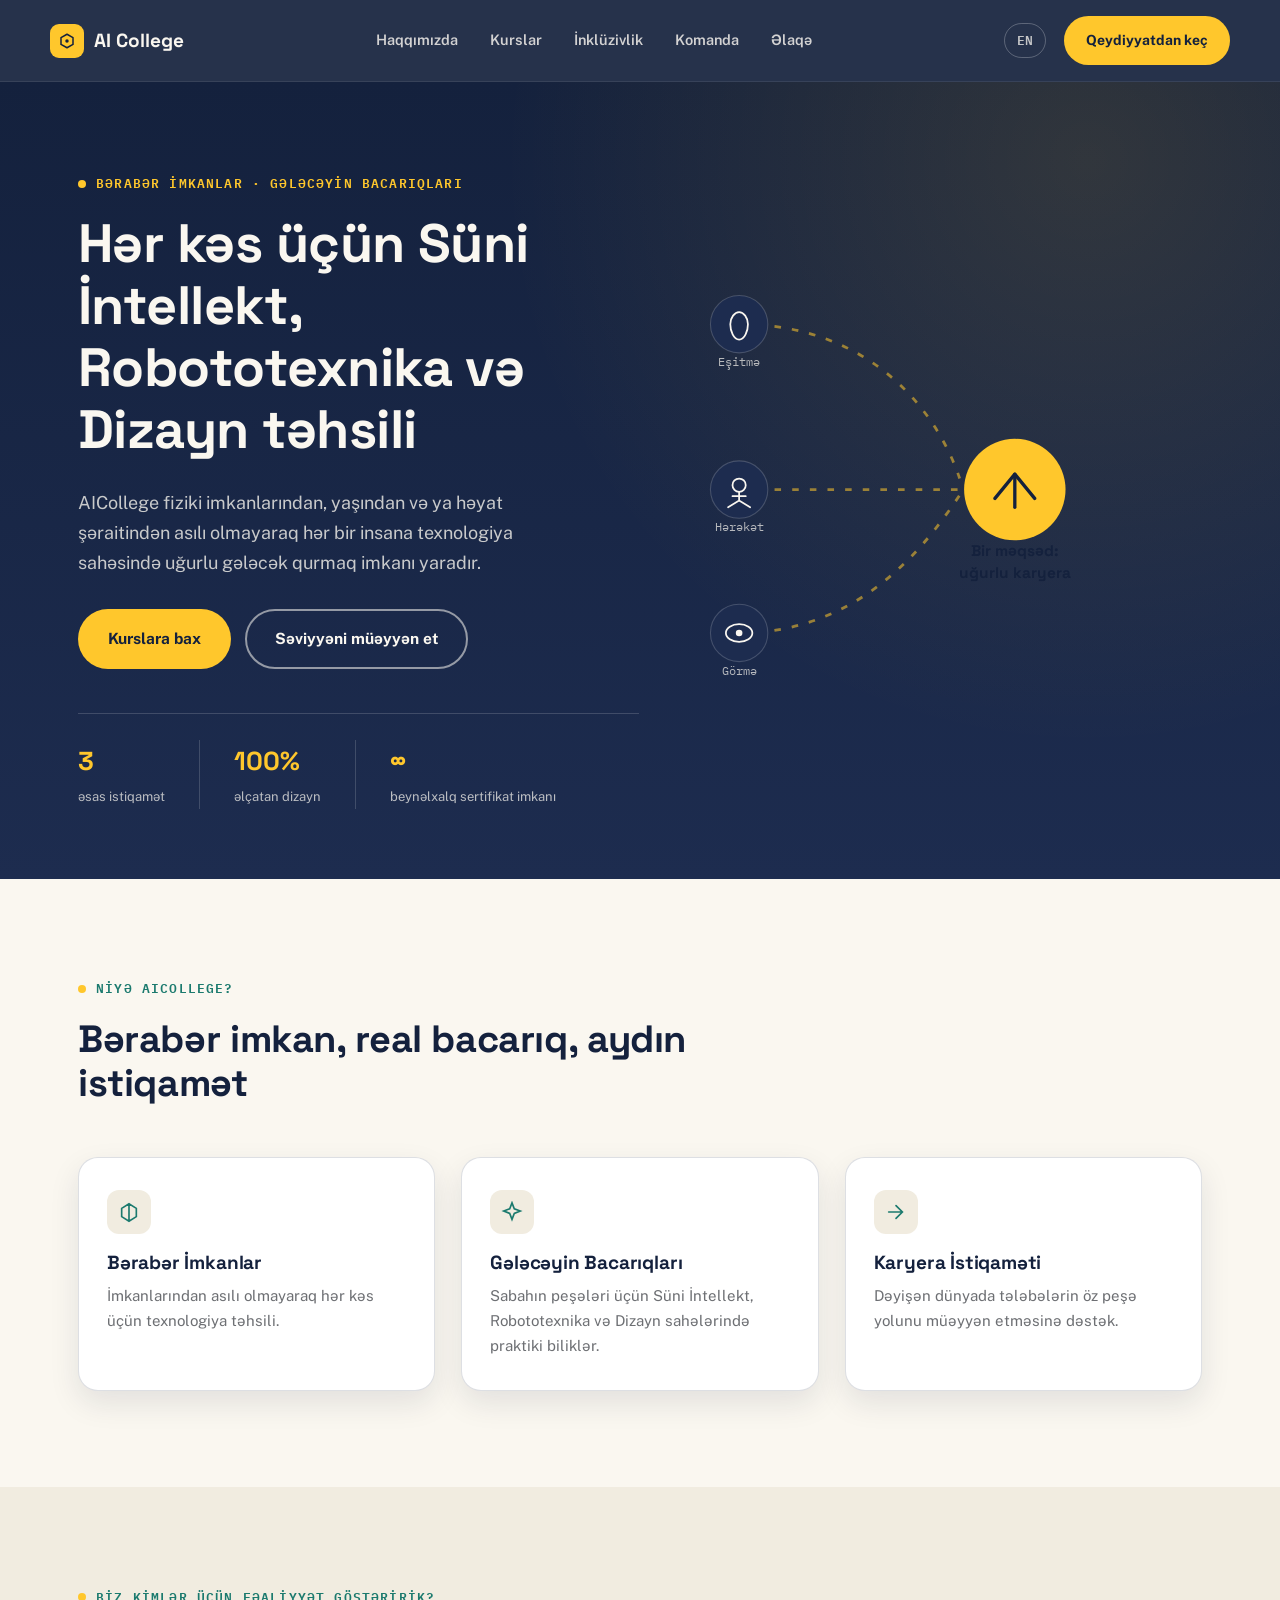
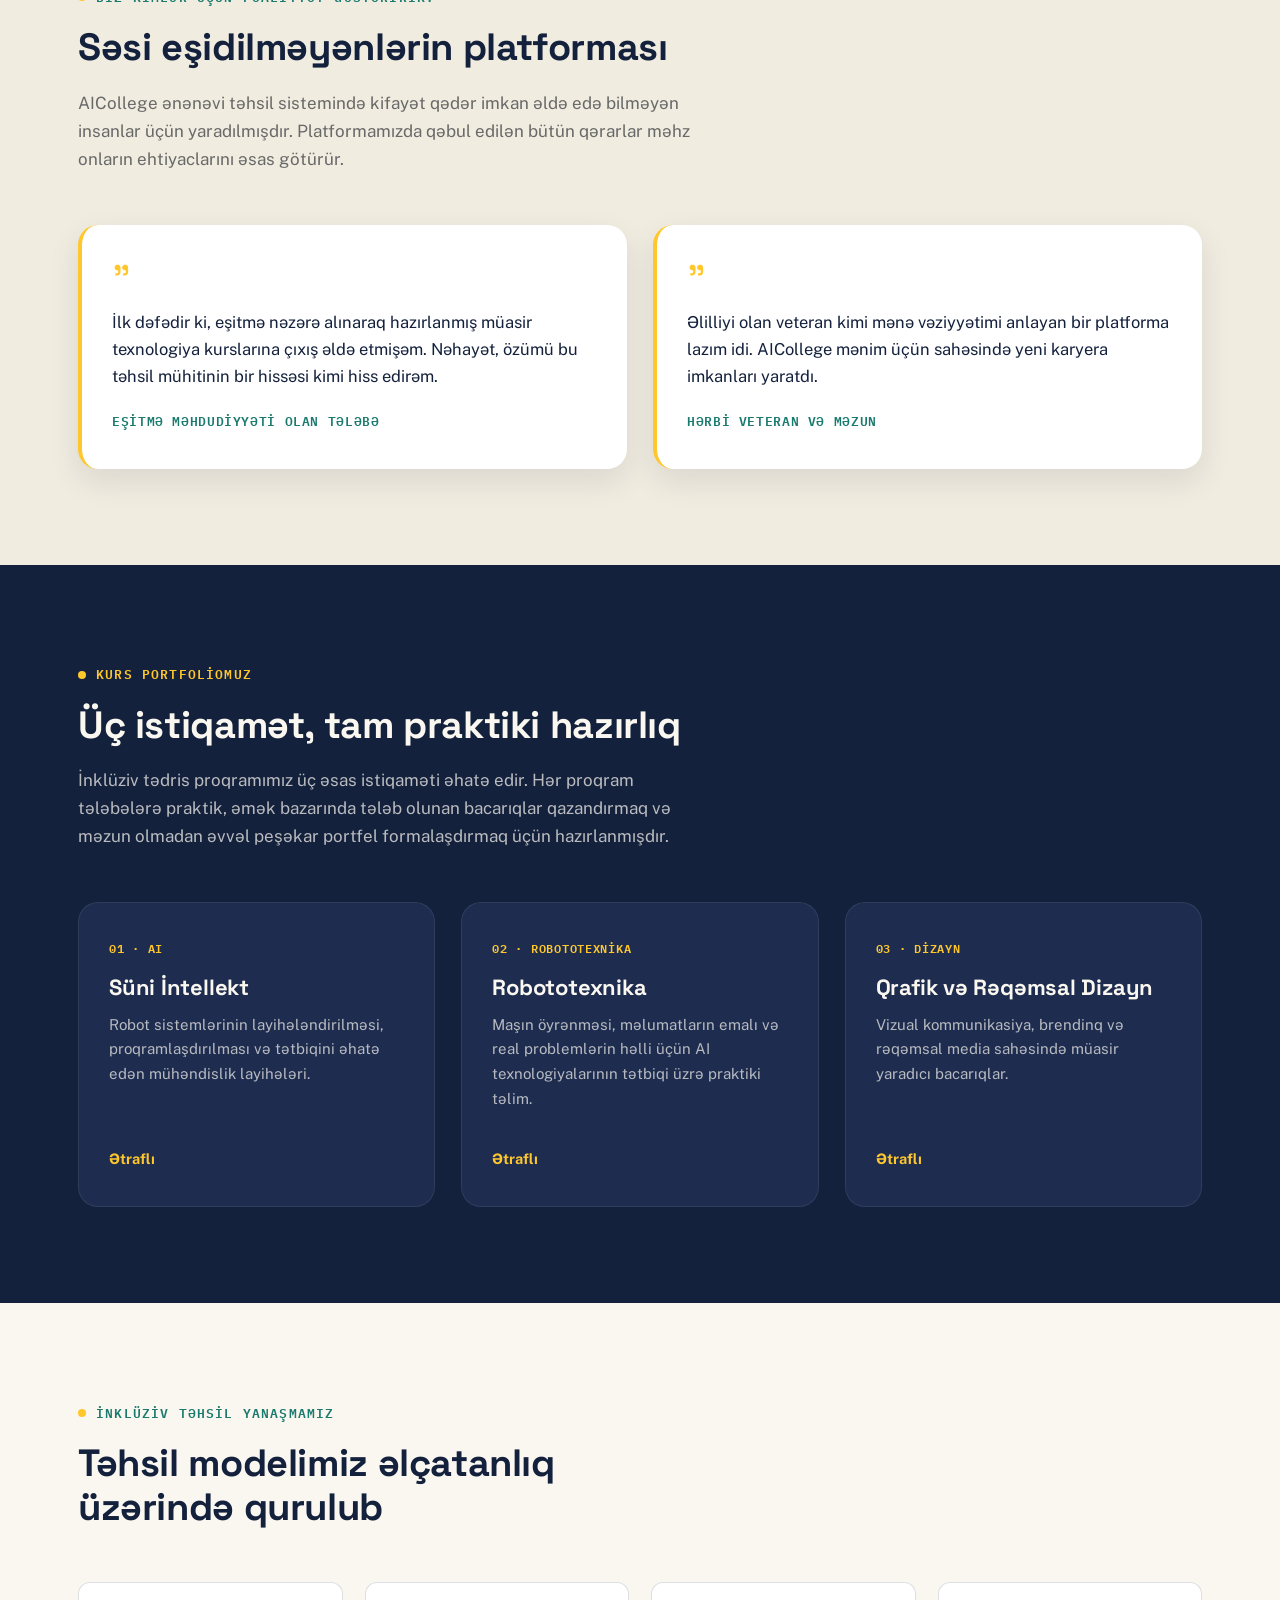
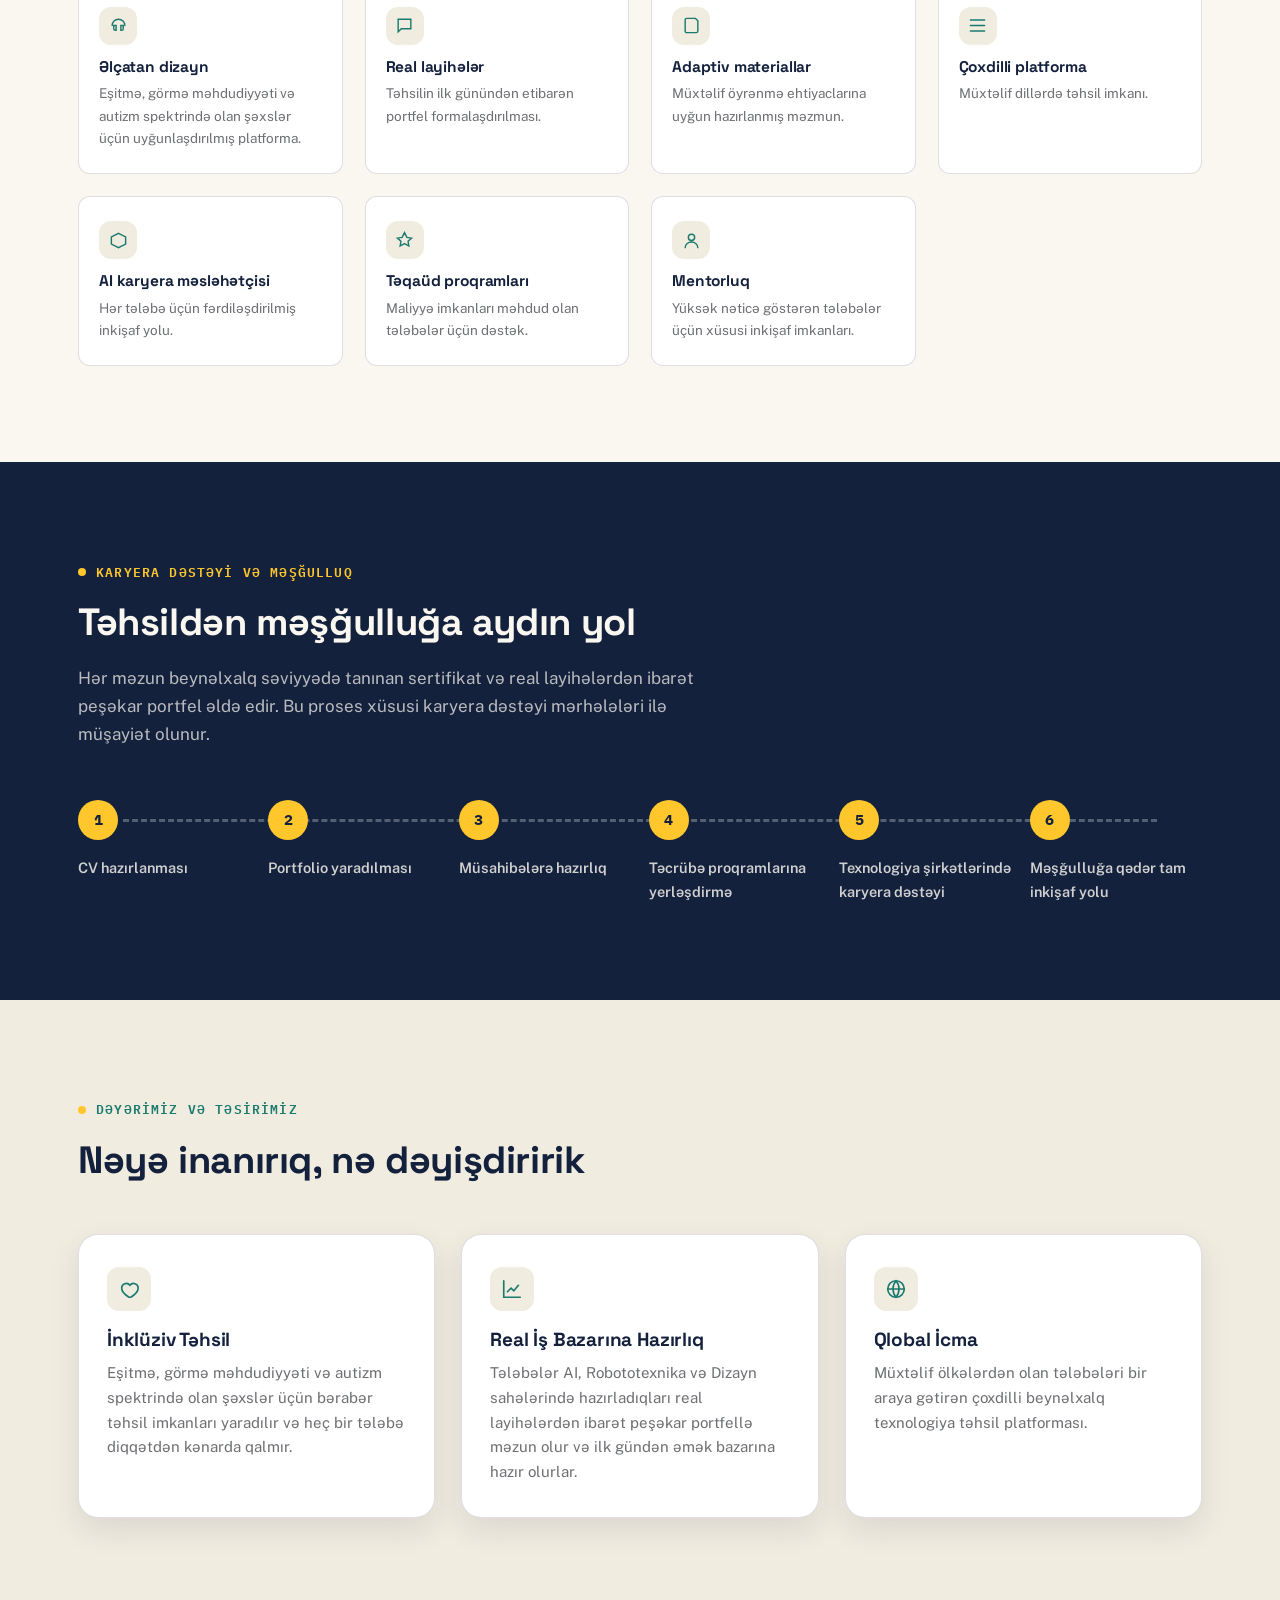
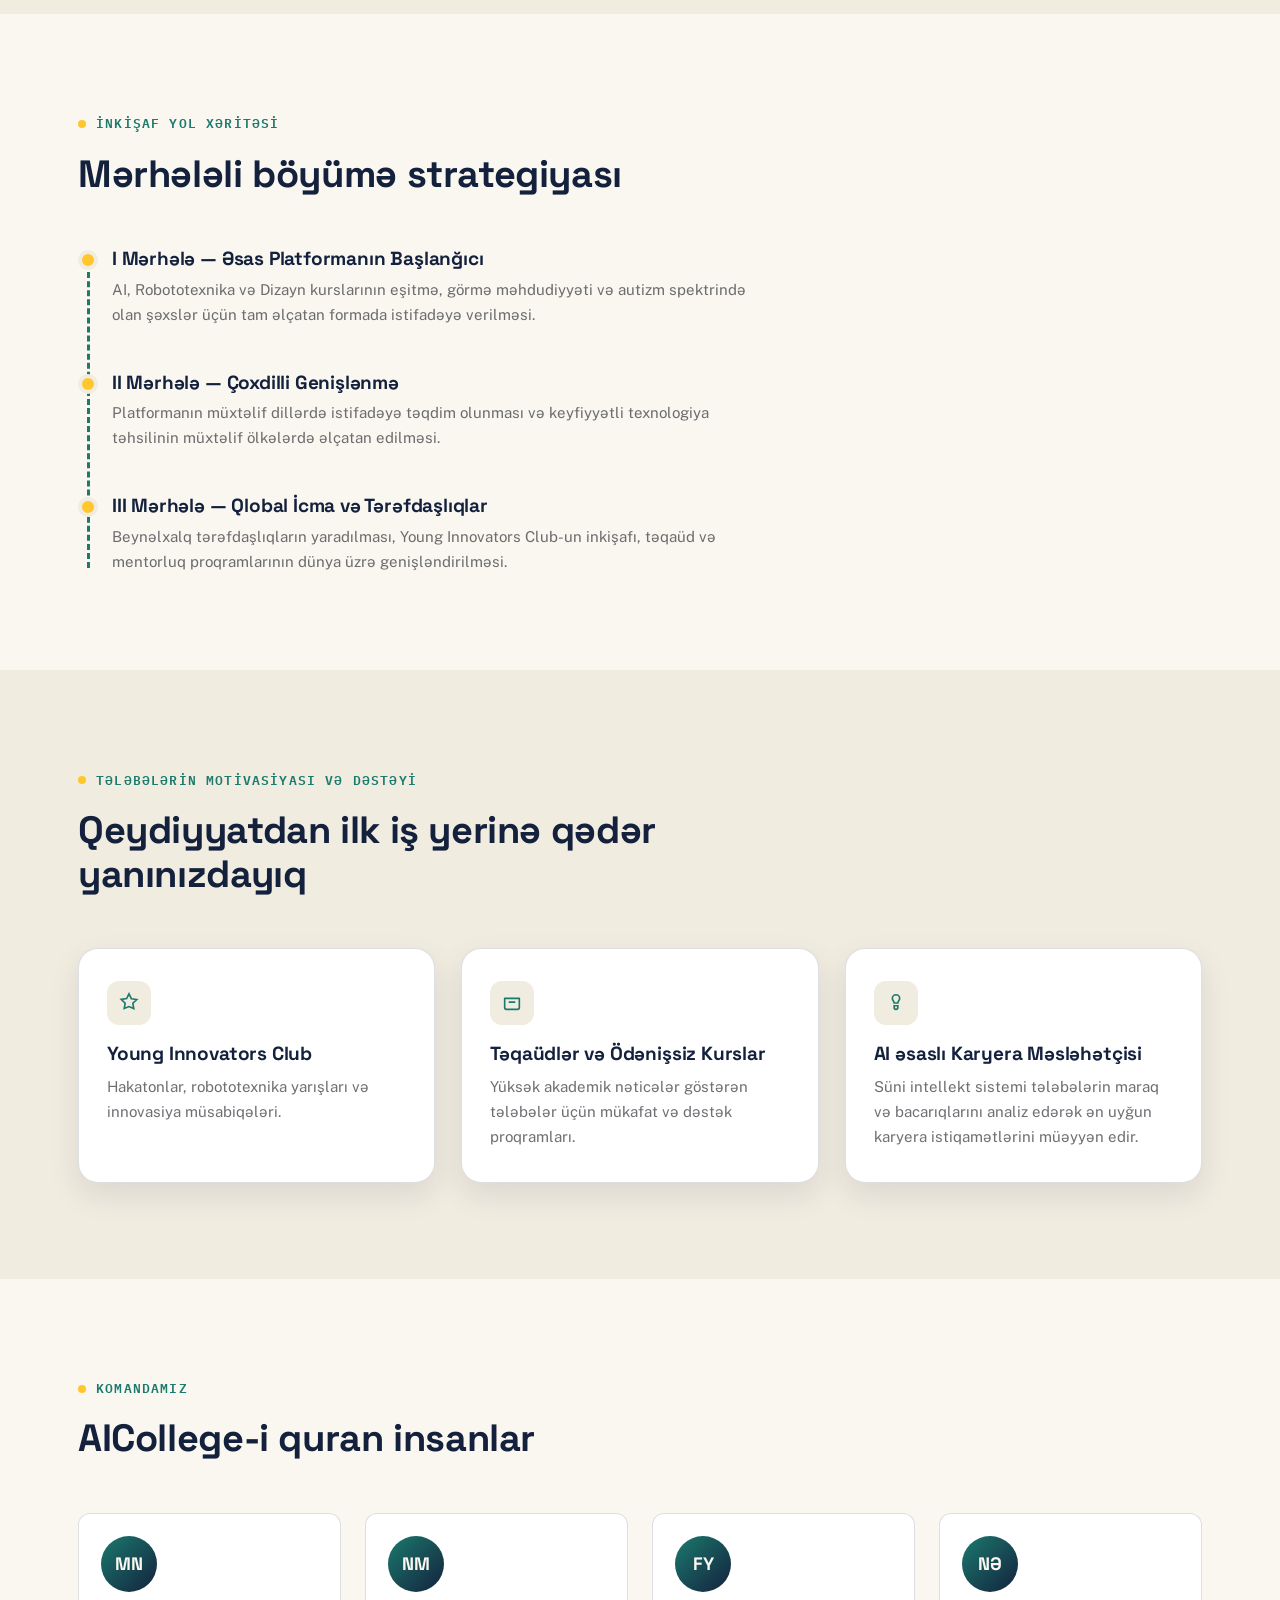
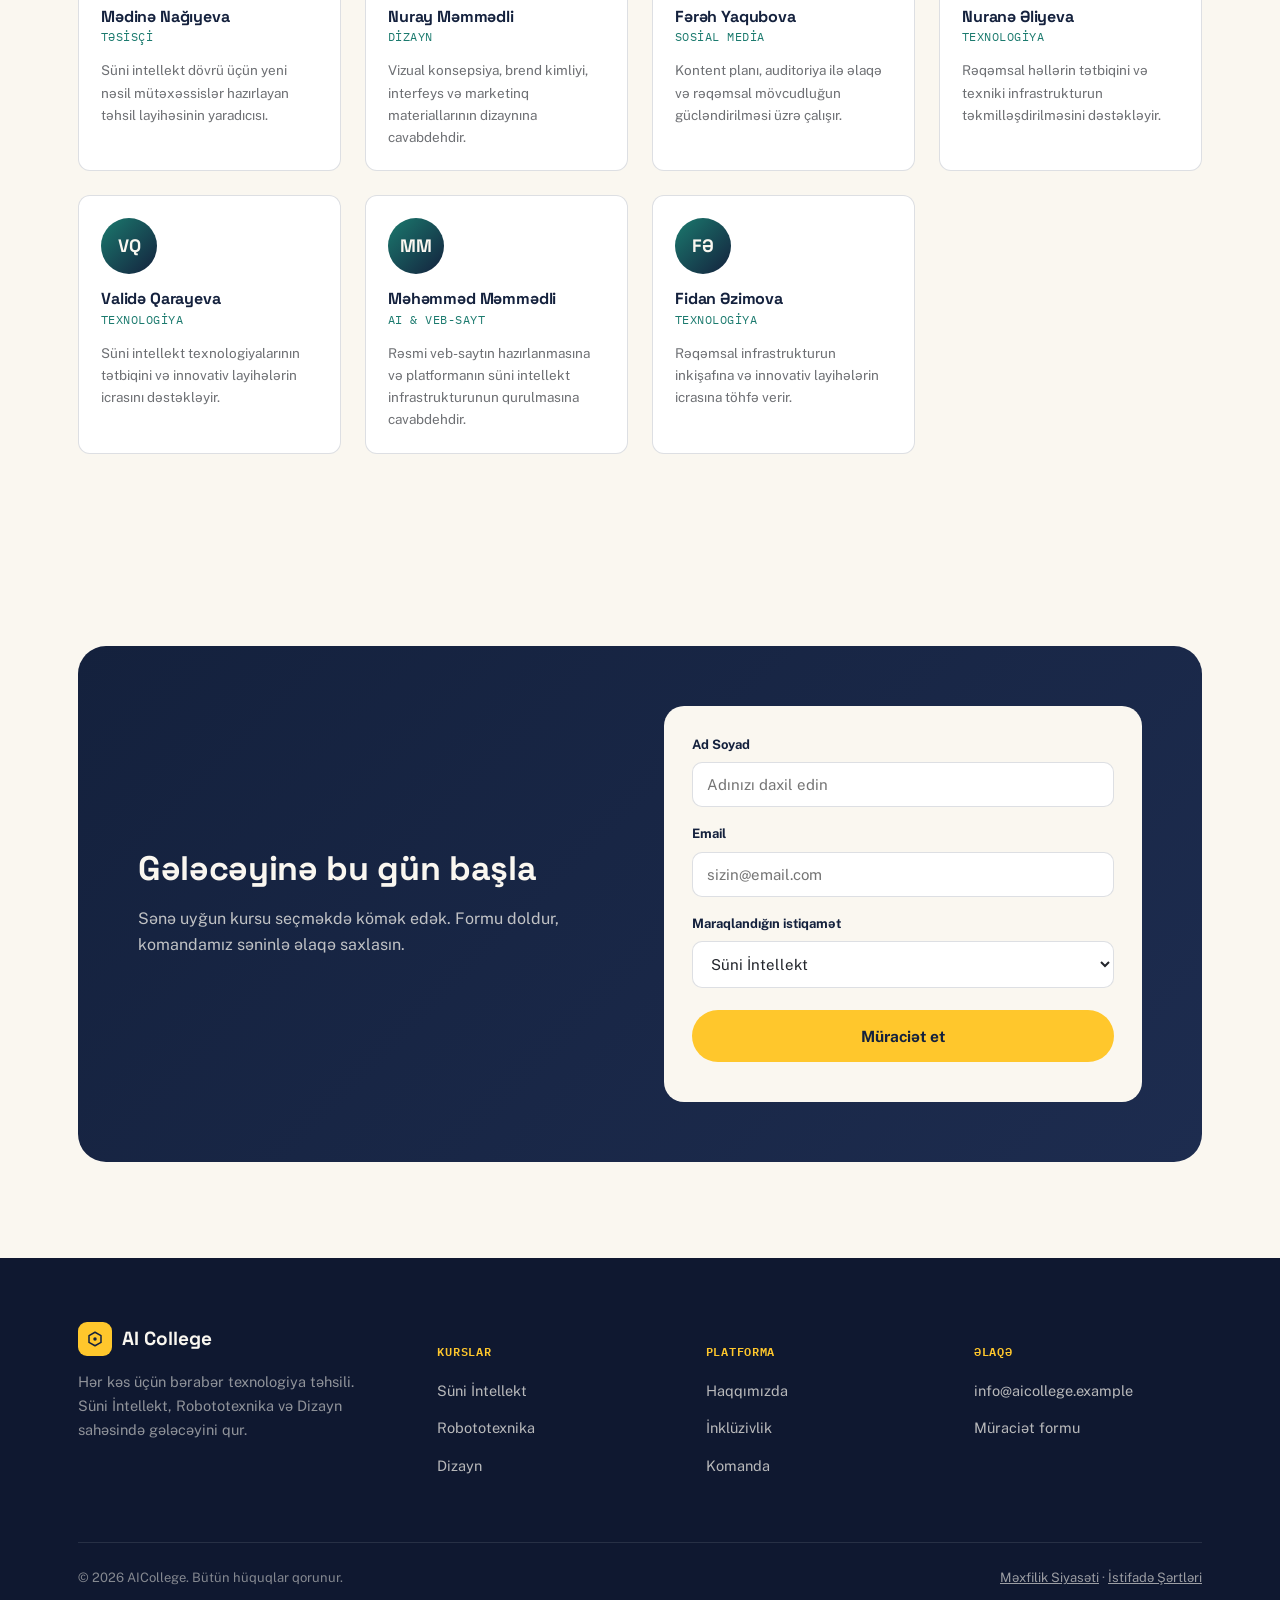
==== az.html @ 119f6708 "naming" ====
<!DOCTYPE html>
<html lang="az">
<head>
  <meta charset="UTF-8">
  <meta name="viewport" content="width=device-width, initial-scale=1.0">
  <title>AICollege — Hər kəs üçün texnologiya təhsili</title>
  <meta name="description" content="AICollege — Süni İntellekt, Robototexnika və Dizayn sahəsində inklüziv, əlçatan onlayn təhsil platforması.">
  <meta name="keywords" content="AICollege, aicollege, süni intellekt, robototexnika, dizayn, texnologiya təhsili, onlayn təhsil">
  <link rel="preconnect" href="https://fonts.googleapis.com">
  <link rel="preconnect" href="https://fonts.gstatic.com" crossorigin>
  <link href="https://fonts.googleapis.com/css2?family=Space+Grotesk:wght@500;600;700&family=Public+Sans:wght@400;500;600;700&family=IBM+Plex+Mono:wght@500;600&display=swap" rel="stylesheet">
  <link rel="stylesheet" href="style.css">
</head>
<body>

<a class="skip-link" href="#main">Əsas məzmuna keç</a>

<header>
  <div class="wrap nav">
    <a href="#" class="logo">
      <span class="logo-mark">
        <svg viewBox="0 0 24 24" fill="none"><path d="M12 3L20 7.5V16.5L12 21L4 16.5V7.5L12 3Z" stroke="#14213D" stroke-width="2" stroke-linejoin="round"/><circle cx="12" cy="12" r="2.3" fill="#14213D"/></svg>
      </span>
      AI College
    </a>
    <nav>
      <ul class="nav-links" id="navLinks">
        <li><a href="#haqqimizda">Haqqımızda</a></li>
        <li><a href="#kurslar">Kurslar</a></li>
        <li><a href="#inkluzivlik">İnklüzivlik</a></li>
        <li><a href="#komanda">Komanda</a></li>
        <li><a href="#elaqe">Əlaqə</a></li>
      </ul>
    </nav>
    <div class="nav-right">
        <a href="/" class="lang-pill" style="text-decoration:none;">EN</a>
        <a href="#elaqe" class="btn btn-primary" style="padding:11px 20px; font-size:14px;">Qeydiyyatdan keç</a>
  
        <button class="nav-toggle" id="navToggle" aria-label="Menyunu aç">
            <svg viewBox="0 0 24 24" fill="none"><path d="M3 6h18M3 12h18M3 18h18" stroke-width="2" stroke-linecap="round"/></svg>
        </button>
    </div>
  </div>
</header>

<main id="main">

  <!-- HERO -->
  <section class="hero">
    <div class="wrap hero-grid">
      <div>
        <span class="eyebrow on-dark">Bərabər imkanlar · Gələcəyin bacarıqları</span>
        <h1>Hər kəs üçün Süni İntellekt, Robototexnika və Dizayn təhsili</h1>
        <p class="lede">AICollege fiziki imkanlarından, yaşından və ya həyat şəraitindən asılı olmayaraq hər bir insana texnologiya sahəsində uğurlu gələcək qurmaq imkanı yaradır.</p>
        <div class="hero-ctas">
          <a href="#kurslar" class="btn btn-primary">Kurslara bax</a>
          <a href="#elaqe" class="btn btn-outline on-dark">Səviyyəni müəyyən et</a>
        </div>
        <div class="stat-row">
          <div class="stat"><span class="stat-num">3</span><span class="stat-label">əsas istiqamət</span></div>
          <div class="stat"><span class="stat-num">100%</span><span class="stat-label">əlçatan dizayn</span></div>
          <div class="stat"><span class="stat-num">∞</span><span class="stat-label">beynəlxalq sertifikat imkanı</span></div>
        </div>
      </div>

      <div class="route-wrap" aria-hidden="true">
        <svg class="route-svg" viewBox="0 0 460 420" fill="none">
          <!-- dashed converging paths -->
          <path class="route-dash" d="M40 60 C 160 60, 220 140, 240 200" stroke="rgba(255,199,44,0.55)" stroke-width="2.5"/>
          <path class="route-dash" d="M40 210 C 150 210, 210 210, 240 210" stroke="rgba(255,199,44,0.55)" stroke-width="2.5"/>
          <path class="route-dash" d="M40 340 C 150 340, 210 260, 240 215" stroke="rgba(255,199,44,0.55)" stroke-width="2.5"/>

          <!-- start nodes -->
          <g>
            <circle cx="40" cy="60" r="26" fill="#1D2C4F" stroke="rgba(255,255,255,0.18)"/>
            <path d="M32 60c0-6 4-11 8-11s8 5 8 11-3 14-8 14-8-8-8-14z" stroke="#FAF7F0" stroke-width="1.6" fill="none"/>
            <text x="40" y="98" text-anchor="middle" class="route-node-label">Eşitmə</text>
          </g>
          <g>
            <circle cx="40" cy="210" r="26" fill="#1D2C4F" stroke="rgba(255,255,255,0.18)"/>
            <circle cx="40" cy="206" r="6" stroke="#FAF7F0" stroke-width="1.6" fill="none"/>
            <path d="M40 212v8M34 216h12M30 226l10-6 10 6" stroke="#FAF7F0" stroke-width="1.6" fill="none" stroke-linecap="round"/>
            <text x="40" y="248" text-anchor="middle" class="route-node-label">Hərəkət</text>
          </g>
          <g>
            <circle cx="40" cy="340" r="26" fill="#1D2C4F" stroke="rgba(255,255,255,0.18)"/>
            <path d="M28 340a12 8 0 0 1 24 0a12 8 0 0 1 -24 0z" stroke="#FAF7F0" stroke-width="1.6" fill="none"/>
            <circle cx="40" cy="340" r="3" fill="#FAF7F0"/>
            <text x="40" y="378" text-anchor="middle" class="route-node-label">Görmə</text>
          </g>

          <!-- destination -->
          <circle cx="290" cy="210" r="46" fill="#FFC72C"/>
          <path d="M272 218 L290 196 L308 218" stroke="#14213D" stroke-width="3" fill="none" stroke-linecap="round" stroke-linejoin="round"/>
          <path d="M290 196 L290 226" stroke="#14213D" stroke-width="3" stroke-linecap="round"/>
          <text x="290" y="270" text-anchor="middle" class="route-end-label" fill="#FAF7F0">Bir məqsəd:</text>
          <text x="290" y="290" text-anchor="middle" class="route-end-label" fill="#FFC72C">uğurlu karyera</text>
        </svg>
      </div>
    </div>
  </section>

  <!-- WHY -->
  <section id="haqqimizda">
    <div class="wrap">
      <div class="section-head reveal">
        <span class="eyebrow">Niyə AICollege?</span>
        <h2>Bərabər imkan, real bacarıq, aydın istiqamət</h2>
      </div>
      <div class="grid-3">
        <div class="card reveal">
          <div class="pill-node"><svg viewBox="0 0 24 24" fill="none" stroke-width="1.8" stroke-linecap="round"><path d="M12 3v18M4 8l8-5 8 5M4 8v9l8 5 8-5V8"/></svg></div>
          <h3>Bərabər İmkanlar</h3>
          <p>İmkanlarından asılı olmayaraq hər kəs üçün texnologiya təhsili.</p>
        </div>
        <div class="card reveal">
          <div class="pill-node"><svg viewBox="0 0 24 24" fill="none" stroke-width="1.8" stroke-linecap="round"><path d="M12 2l2.5 6.5L21 11l-6.5 2.5L12 20l-2.5-6.5L3 11l6.5-2.5L12 2z"/></svg></div>
          <h3>Gələcəyin Bacarıqları</h3>
          <p>Sabahın peşələri üçün Süni İntellekt, Robototexnika və Dizayn sahələrində praktiki biliklər.</p>
        </div>
        <div class="card reveal">
          <div class="pill-node"><svg viewBox="0 0 24 24" fill="none" stroke-width="1.8" stroke-linecap="round"><path d="M4 12h13M12 5l7 7-7 7"/></svg></div>
          <h3>Karyera İstiqaməti</h3>
          <p>Dəyişən dünyada tələbələrin öz peşə yolunu müəyyən etməsinə dəstək.</p>
        </div>
      </div>
    </div>
  </section>

  <!-- FOR WHOM -->
  <section class="section-alt">
    <div class="wrap">
      <div class="section-head reveal">
        <span class="eyebrow">Biz kimlər üçün fəaliyyət göstəririk?</span>
        <h2>Səsi eşidilməyənlərin platforması</h2>
        <p class="lede">AICollege ənənəvi təhsil sistemində kifayət qədər imkan əldə edə bilməyən insanlar üçün yaradılmışdır. Platformamızda qəbul edilən bütün qərarlar məhz onların ehtiyaclarını əsas götürür.</p>
      </div>
      <div class="grid-2">
        <div class="quote-card reveal">
          <span class="quote-mark">"</span>
          <p class="quote-text">İlk dəfədir ki, eşitmə nəzərə alınaraq hazırlanmış müasir texnologiya kurslarına çıxış əldə etmişəm. Nəhayət, özümü bu təhsil mühitinin bir hissəsi kimi hiss edirəm.</p>
          <span class="quote-role">Eşitmə məhdudiyyəti olan tələbə</span>
        </div>
        <div class="quote-card reveal">
          <span class="quote-mark">"</span>
          <p class="quote-text">Əlilliyi olan veteran kimi mənə vəziyyətimi anlayan bir platforma lazım idi. AICollege mənim üçün sahəsində yeni karyera imkanları yaratdı.</p>
          <span class="quote-role">Hərbi veteran və məzun</span>
        </div>
      </div>
    </div>
  </section>

  <!-- COURSES -->
  <section id="kurslar" class="section-dark">
    <div class="wrap">
      <div class="section-head reveal">
        <span class="eyebrow on-dark">Kurs Portfoliomuz</span>
        <h2>Üç istiqamət, tam praktiki hazırlıq</h2>
        <p class="lede">İnklüziv tədris proqramımız üç əsas istiqaməti əhatə edir. Hər proqram tələbələrə praktik, əmək bazarında tələb olunan bacarıqlar qazandırmaq və məzun olmadan əvvəl peşəkar portfel formalaşdırmaq üçün hazırlanmışdır.</p>
      </div>
      <div class="grid-3">
        <div class="course-card reveal">
          <span class="course-tag">01 · AI</span>
          <h3>Süni İntellekt</h3>
          <p>Robot sistemlərinin layihələndirilməsi, proqramlaşdırılması və tətbiqini əhatə edən mühəndislik layihələri.</p>
          <a href="#elaqe" class="course-link">Ətraflı <svg viewBox="0 0 24 24" fill="none" stroke-width="2" stroke-linecap="round"><path d="M5 12h14M13 6l6 6-6 6"/></svg></a>
        </div>
        <div class="course-card reveal">
          <span class="course-tag">02 · Robototexnika</span>
          <h3>Robototexnika</h3>
          <p>Maşın öyrənməsi, məlumatların emalı və real problemlərin həlli üçün AI texnologiyalarının tətbiqi üzrə praktiki təlim.</p>
          <a href="#elaqe" class="course-link">Ətraflı <svg viewBox="0 0 24 24" fill="none" stroke-width="2" stroke-linecap="round"><path d="M5 12h14M13 6l6 6-6 6"/></svg></a>
        </div>
        <div class="course-card reveal">
          <span class="course-tag">03 · Dizayn</span>
          <h3>Qrafik və Rəqəmsal Dizayn</h3>
          <p>Vizual kommunikasiya, brendinq və rəqəmsal media sahəsində müasir yaradıcı bacarıqlar.</p>
          <a href="#elaqe" class="course-link">Ətraflı <svg viewBox="0 0 24 24" fill="none" stroke-width="2" stroke-linecap="round"><path d="M5 12h14M13 6l6 6-6 6"/></svg></a>
        </div>
      </div>
    </div>
  </section>

  <!-- INCLUSIVE APPROACH -->
  <section id="inkluzivlik">
    <div class="wrap">
      <div class="section-head reveal">
        <span class="eyebrow">İnklüziv Təhsil Yanaşmamız</span>
        <h2>Təhsil modelimiz əlçatanlıq üzərində qurulub</h2>
      </div>
      <div class="grid-7">
        <div class="feat reveal">
          <div class="pill-node"><svg viewBox="0 0 24 24" fill="none" stroke-width="1.8" stroke-linecap="round"><path d="M4 12a8 8 0 0116 0M6 12v4a2 2 0 002 2h1v-6H6zm12 0v4a2 2 0 01-2 2h-1v-6h3z"/></svg></div>
          <h4>Əlçatan dizayn</h4>
          <p>Eşitmə, görmə məhdudiyyəti və autizm spektrində olan şəxslər üçün uyğunlaşdırılmış platforma.</p>
        </div>
        <div class="feat reveal">
          <div class="pill-node"><svg viewBox="0 0 24 24" fill="none" stroke-width="1.8" stroke-linecap="round"><path d="M4 4h16v12H8l-4 4V4z"/></svg></div>
          <h4>Real layihələr</h4>
          <p>Təhsilin ilk günündən etibarən portfel formalaşdırılması.</p>
        </div>
        <div class="feat reveal">
          <div class="pill-node"><svg viewBox="0 0 24 24" fill="none" stroke-width="1.8" stroke-linecap="round"><path d="M4 19V5a2 2 0 012-2h11l3 3v13a2 2 0 01-2 2H6a2 2 0 01-2-2z"/></svg></div>
          <h4>Adaptiv materiallar</h4>
          <p>Müxtəlif öyrənmə ehtiyaclarına uyğun hazırlanmış məzmun.</p>
        </div>
        <div class="feat reveal">
          <div class="pill-node"><svg viewBox="0 0 24 24" fill="none" stroke-width="1.8" stroke-linecap="round"><path d="M3 5h18M3 12h18M3 19h18"/></svg></div>
          <h4>Çoxdilli platforma</h4>
          <p>Müxtəlif dillərdə təhsil imkanı.</p>
        </div>
        <div class="feat reveal">
          <div class="pill-node"><svg viewBox="0 0 24 24" fill="none" stroke-width="1.8" stroke-linecap="round"><path d="M12 3l9 4.5v9L12 21l-9-4.5v-9L12 3z"/></svg></div>
          <h4>AI karyera məsləhətçisi</h4>
          <p>Hər tələbə üçün fərdiləşdirilmiş inkişaf yolu.</p>
        </div>
        <div class="feat reveal">
          <div class="pill-node"><svg viewBox="0 0 24 24" fill="none" stroke-width="1.8" stroke-linecap="round"><path d="M12 2l3 6 6 1-4.5 4 1 6L12 16l-5.5 3 1-6L3 9l6-1 3-6z"/></svg></div>
          <h4>Təqaüd proqramları</h4>
          <p>Maliyyə imkanları məhdud olan tələbələr üçün dəstək.</p>
        </div>
        <div class="feat reveal">
          <div class="pill-node"><svg viewBox="0 0 24 24" fill="none" stroke-width="1.8" stroke-linecap="round"><path d="M12 12a4 4 0 100-8 4 4 0 000 8zM4 21c0-4 3.5-7 8-7s8 3 8 7"/></svg></div>
          <h4>Mentorluq</h4>
          <p>Yüksək nəticə göstərən tələbələr üçün xüsusi inkişaf imkanları.</p>
        </div>
      </div>
    </div>
  </section>

  <!-- CAREER SUPPORT -->
  <section class="section-dark">
    <div class="wrap">
      <div class="section-head reveal">
        <span class="eyebrow on-dark">Karyera Dəstəyi və Məşğulluq</span>
        <h2>Təhsildən məşğulluğa aydın yol</h2>
        <p class="lede">Hər məzun beynəlxalq səviyyədə tanınan sertifikat və real layihələrdən ibarət peşəkar portfel əldə edir. Bu proses xüsusi karyera dəstəyi mərhələləri ilə müşayiət olunur.</p>
      </div>
      <div class="path-track reveal">
        <div class="path-step"><div class="path-num">1</div><p>CV hazırlanması</p></div>
        <div class="path-step"><div class="path-num">2</div><p>Portfolio yaradılması</p></div>
        <div class="path-step"><div class="path-num">3</div><p>Müsahibələrə hazırlıq</p></div>
        <div class="path-step"><div class="path-num">4</div><p>Təcrübə proqramlarına yerləşdirmə</p></div>
        <div class="path-step"><div class="path-num">5</div><p>Texnologiya şirkətlərində karyera dəstəyi</p></div>
        <div class="path-step"><div class="path-num">6</div><p>Məşğulluğa qədər tam inkişaf yolu</p></div>
      </div>
    </div>
  </section>

  <!-- VALUES / IMPACT -->
  <section class="section-alt">
    <div class="wrap">
      <div class="section-head reveal">
        <span class="eyebrow">Dəyərimiz və Təsirimiz</span>
        <h2>Nəyə inanırıq, nə dəyişdiririk</h2>
      </div>
      <div class="grid-3">
        <div class="card reveal">
          <div class="pill-node"><svg viewBox="0 0 24 24" fill="none" stroke-width="1.8" stroke-linecap="round"><path d="M12 21c-5-3-8-6-8-10a5 5 0 019-3 5 5 0 019 3c0 4-3 7-8 10z"/></svg></div>
          <h3>İnklüziv Təhsil</h3>
          <p>Eşitmə, görmə məhdudiyyəti və autizm spektrində olan şəxslər üçün bərabər təhsil imkanları yaradılır və heç bir tələbə diqqətdən kənarda qalmır.</p>
        </div>
        <div class="card reveal">
          <div class="pill-node"><svg viewBox="0 0 24 24" fill="none" stroke-width="1.8" stroke-linecap="round"><path d="M3 3v18h18M7 15l4-4 3 3 5-6"/></svg></div>
          <h3>Real İş Bazarına Hazırlıq</h3>
          <p>Tələbələr AI, Robototexnika və Dizayn sahələrində hazırladıqları real layihələrdən ibarət peşəkar portfellə məzun olur və ilk gündən əmək bazarına hazır olurlar.</p>
        </div>
        <div class="card reveal">
          <div class="pill-node"><svg viewBox="0 0 24 24" fill="none" stroke-width="1.8" stroke-linecap="round"><circle cx="12" cy="12" r="9"/><path d="M3 12h18M12 3a14 14 0 010 18 14 14 0 010-18z"/></svg></div>
          <h3>Qlobal İcma</h3>
          <p>Müxtəlif ölkələrdən olan tələbələri bir araya gətirən çoxdilli beynəlxalq texnologiya təhsil platforması.</p>
        </div>
      </div>
    </div>
  </section>

  <!-- ROADMAP -->
  <section>
    <div class="wrap">
      <div class="section-head reveal">
        <span class="eyebrow">İnkişaf Yol Xəritəsi</span>
        <h2>Mərhələli böyümə strategiyası</h2>
      </div>
      <div class="roadmap reveal">
        <div class="road-phase">
          <div class="road-dot"></div>
          <h3>I Mərhələ — Əsas Platformanın Başlanğıcı</h3>
          <p class="lede">AI, Robototexnika və Dizayn kurslarının eşitmə, görmə məhdudiyyəti və autizm spektrində olan şəxslər üçün tam əlçatan formada istifadəyə verilməsi.</p>
        </div>
        <div class="road-phase">
          <div class="road-dot"></div>
          <h3>II Mərhələ — Çoxdilli Genişlənmə</h3>
          <p class="lede">Platformanın müxtəlif dillərdə istifadəyə təqdim olunması və keyfiyyətli texnologiya təhsilinin müxtəlif ölkələrdə əlçatan edilməsi.</p>
        </div>
        <div class="road-phase">
          <div class="road-dot"></div>
          <h3>III Mərhələ — Qlobal İcma və Tərəfdaşlıqlar</h3>
          <p class="lede">Beynəlxalq tərəfdaşlıqların yaradılması, Young Innovators Club-un inkişafı, təqaüd və mentorluq proqramlarının dünya üzrə genişləndirilməsi.</p>
        </div>
      </div>
    </div>
  </section>

  <!-- MOTIVATION -->
  <section class="section-alt">
    <div class="wrap">
      <div class="section-head reveal">
        <span class="eyebrow">Tələbələrin Motivasiyası və Dəstəyi</span>
        <h2>Qeydiyyatdan ilk iş yerinə qədər yanınızdayıq</h2>
      </div>
      <div class="grid-3">
        <div class="card reveal">
          <div class="pill-node"><svg viewBox="0 0 24 24" fill="none" stroke-width="1.8" stroke-linecap="round"><path d="M12 2l2.6 5.3 5.9.9-4.3 4.1 1 5.8L12 15.9 6.8 18l1-5.8L3.5 8.1l5.9-.9L12 2z"/></svg></div>
          <h3>Young Innovators Club</h3>
          <p>Hakatonlar, robototexnika yarışları və innovasiya müsabiqələri.</p>
        </div>
        <div class="card reveal">
          <div class="pill-node"><svg viewBox="0 0 24 24" fill="none" stroke-width="1.8" stroke-linecap="round"><path d="M4 7h16M4 7v10a2 2 0 002 2h12a2 2 0 002-2V7M9 11h6"/></svg></div>
          <h3>Təqaüdlər və Ödənişsiz Kurslar</h3>
          <p>Yüksək akademik nəticələr göstərən tələbələr üçün mükafat və dəstək proqramları.</p>
        </div>
        <div class="card reveal">
          <div class="pill-node"><svg viewBox="0 0 24 24" fill="none" stroke-width="1.8" stroke-linecap="round"><path d="M12 3a4 4 0 014 4c0 2-2 3-2 5h-4c0-2-2-3-2-5a4 4 0 014-4zM10 15h4v2a2 2 0 01-2 2 2 2 0 01-2-2v-2z"/></svg></div>
          <h3>AI əsaslı Karyera Məsləhətçisi</h3>
          <p>Süni intellekt sistemi tələbələrin maraq və bacarıqlarını analiz edərək ən uyğun karyera istiqamətlərini müəyyən edir.</p>
        </div>
      </div>
    </div>
  </section>

  <!-- TEAM -->
  <section id="komanda">
    <div class="wrap">
      <div class="section-head reveal">
        <span class="eyebrow">Komandamız</span>
        <h2>AICollege-i quran insanlar</h2>
      </div>
      <div class="grid-team">
        <div class="team-card reveal">
          <div class="avatar">MN</div>
          <h4>Mədinə Nağıyeva</h4>
          <span class="team-role">Təsisçi</span>
          <p>Süni intellekt dövrü üçün yeni nəsil mütəxəssislər hazırlayan təhsil layihəsinin yaradıcısı.</p>
        </div>
        <div class="team-card reveal">
          <div class="avatar">NM</div>
          <h4>Nuray Məmmədli</h4>
          <span class="team-role">Dizayn</span>
          <p>Vizual konsepsiya, brend kimliyi, interfeys və marketinq materiallarının dizaynına cavabdehdir.</p>
        </div>
        <div class="team-card reveal">
          <div class="avatar">FY</div>
          <h4>Fərəh Yaqubova</h4>
          <span class="team-role">Sosial Media</span>
          <p>Kontent planı, auditoriya ilə əlaqə və rəqəmsal mövcudluğun gücləndirilməsi üzrə çalışır.</p>
        </div>
        <div class="team-card reveal">
          <div class="avatar">NƏ</div>
          <h4>Nuranə Əliyeva</h4>
          <span class="team-role">Texnologiya</span>
          <p>Rəqəmsal həllərin tətbiqini və texniki infrastrukturun təkmilləşdirilməsini dəstəkləyir.</p>
        </div>
        <div class="team-card reveal">
          <div class="avatar">VQ</div>
          <h4>Validə Qarayeva</h4>
          <span class="team-role">Texnologiya</span>
          <p>Süni intellekt texnologiyalarının tətbiqini və innovativ layihələrin icrasını dəstəkləyir.</p>
        </div>
        <div class="team-card reveal">
          <div class="avatar">MM</div>
          <h4>Məhəmməd Məmmədli</h4>
          <span class="team-role">AI & Veb-sayt</span>
          <p>Rəsmi veb-saytın hazırlanmasına və platformanın süni intellekt infrastrukturunun qurulmasına cavabdehdir.</p>
        </div>
        <div class="team-card reveal">
          <div class="avatar">FƏ</div>
          <h4>Fidan Əzimova</h4>
          <span class="team-role">Texnologiya</span>
          <p>Rəqəmsal infrastrukturun inkişafına və innovativ layihələrin icrasına töhfə verir.</p>
        </div>
      </div>
    </div>
  </section>

  <!-- FINAL CTA -->
  <section id="elaqe">
    <div class="wrap">
      <div class="cta-band reveal">
        <div>
          <h2>Gələcəyinə bu gün başla</h2>
          <p class="lede">Sənə uyğun kursu seçməkdə kömək edək. Formu doldur, komandamız səninlə əlaqə saxlasın.</p>
        </div>
        <form class="form-card" id="applyForm" action="https://formspree.io/f/xqevgzll" method="POST">
          <div class="field">
            <label for="f-name">Ad Soyad</label>
            <input id="f-name" name="name" type="text" placeholder="Adınızı daxil edin" required>
          </div>
          <div class="field">
            <label for="f-email">Email</label>
            <input id="f-email" name="email" type="email" placeholder="sizin@email.com" required>
          </div>
          <div class="field">
            <label for="f-track">Maraqlandığın istiqamət</label>
            <select id="f-track" name="track">
              <option>Süni İntellekt</option>
              <option>Robototexnika</option>
              <option>Dizayn</option>
            </select>
          </div>
          <button type="submit" class="btn btn-primary">Müraciət et</button>
          <p id="formStatus" role="status" style="font-size:13.5px; margin:12px 0 0; text-align:center; color:var(--teal);"></p>
        </form>
      </div>
    </div>
  </section>

</main>

<footer>
  <div class="wrap">
    <div class="foot-grid">
      <div class="foot-brand">
        <a href="#" class="logo" style="margin-bottom:14px;">
          <span class="logo-mark">
            <svg viewBox="0 0 24 24" fill="none"><path d="M12 3L20 7.5V16.5L12 21L4 16.5V7.5L12 3Z" stroke="#14213D" stroke-width="2" stroke-linejoin="round"/><circle cx="12" cy="12" r="2.3" fill="#14213D"/></svg>
          </span>
          AI College
        </a>
        <p>Hər kəs üçün bərabər texnologiya təhsili. Süni İntellekt, Robototexnika və Dizayn sahəsində gələcəyini qur.</p>
      </div>
      <div class="foot-col">
        <h5>Kurslar</h5>
        <ul>
          <li><a href="#kurslar">Süni İntellekt</a></li>
          <li><a href="#kurslar">Robototexnika</a></li>
          <li><a href="#kurslar">Dizayn</a></li>
        </ul>
      </div>
      <div class="foot-col">
        <h5>Platforma</h5>
        <ul>
          <li><a href="#haqqimizda">Haqqımızda</a></li>
          <li><a href="#inkluzivlik">İnklüzivlik</a></li>
          <li><a href="#komanda">Komanda</a></li>
        </ul>
      </div>
      <div class="foot-col">
        <h5>Əlaqə</h5>
        <ul>
          <li><a href="mailto:info@aicollege.example">info@aicollege.example</a></li>
          <li><a href="#elaqe">Müraciət formu</a></li>
        </ul>
      </div>
    </div>
    <div class="foot-bottom">
      <span>© 2026 AICollege. Bütün hüquqlar qorunur.</span>
      <span><a href="#">Məxfilik Siyasəti</a> · <a href="#">İstifadə Şərtləri</a></span>
    </div>
  </div>
</footer>

<script src="script.js" defer></script>

</body>
</html>
---- style.css ----
:root{
    --ink:#14213D;
    --ink-2:#1D2C4F;
    --signal:#FFC72C;
    --signal-dim:#E6B325;
    --paper:#FAF7F0;
    --paper-2:#F1ECE0;
    --teal:#1B7A6E;
    --charcoal:#22252B;
    --charcoal-60:rgba(34,37,43,0.66);
    --white:#FFFFFF;
    --line:rgba(20,33,61,0.14);
    --radius:20px;
    --radius-sm:12px;
    --shadow:0 12px 30px rgba(20,33,61,0.10);
    --maxw:1180px;
  }

  *{box-sizing:border-box;}
  html{scroll-behavior:smooth;}
  @media (prefers-reduced-motion: reduce){
    html{scroll-behavior:auto;}
    *{animation-duration:0.001ms !important; animation-iteration-count:1 !important; transition-duration:0.001ms !important;}
  }

  body{
    margin:0;
    background:var(--paper);
    color:var(--charcoal);
    font-family:'Public Sans', system-ui, sans-serif;
    font-size:16px;
    line-height:1.65;
    -webkit-font-smoothing:antialiased;
  }

  h1,h2,h3,h4{
    font-family:'Space Grotesk', system-ui, sans-serif;
    color:var(--ink);
    margin:0 0 0.5em 0;
    line-height:1.15;
    letter-spacing:-0.01em;
  }

  p{margin:0 0 1em 0;}
  a{color:inherit;}
  img{max-width:100%;display:block;}

  .wrap{max-width:var(--maxw); margin:0 auto; padding:0 28px;}

  .eyebrow{
    font-family:'IBM Plex Mono', monospace;
    font-size:13px;
    font-weight:600;
    letter-spacing:0.09em;
    text-transform:uppercase;
    color:var(--teal);
    display:inline-flex;
    align-items:center;
    gap:10px;
    margin-bottom:18px;
  }
  .eyebrow::before{
    content:"";
    width:8px;height:8px;border-radius:50%;
    background:var(--signal);
    display:inline-block;
  }
  .eyebrow.on-dark{color:var(--signal);}

  /* Visible focus states everywhere */
  a:focus-visible, button:focus-visible, input:focus-visible, select:focus-visible, textarea:focus-visible{
    outline:3px solid var(--teal);
    outline-offset:3px;
    border-radius:4px;
  }

  .btn{
    font-family:'Public Sans', sans-serif;
    font-weight:700;
    font-size:15.5px;
    padding:15px 28px;
    border-radius:999px;
    border:2px solid transparent;
    cursor:pointer;
    display:inline-flex;
    align-items:center;
    gap:8px;
    text-decoration:none;
    transition:transform .18s ease, box-shadow .18s ease, background .18s ease;
  }
  .btn-primary{
    background:var(--signal);
    color:var(--ink);
  }
  .btn-primary:hover{transform:translateY(-2px); box-shadow:0 10px 22px rgba(255,199,44,0.35);}
  .btn-outline{
    background:transparent;
    border-color:currentColor;
    color:var(--ink);
  }
  .btn-outline.on-dark{color:var(--paper); border-color:rgba(250,247,240,0.55);}
  .btn-outline:hover{background:rgba(20,33,61,0.06);}
  .btn-outline.on-dark:hover{background:rgba(255,255,255,0.08);}

  /* ===== HEADER ===== */
  header{
    position:sticky; top:0; z-index:50;
    background:rgba(20,33,61,0.92);
    backdrop-filter:blur(10px);
    border-bottom:1px solid rgba(255,255,255,0.08);
  }
  .nav{
    display:flex; align-items:center; justify-content:space-between;
    padding:16px 0;
  }
  .logo{
    display:flex; align-items:center; gap:10px;
    font-family:'Space Grotesk', sans-serif;
    font-weight:700; font-size:19px;
    color:var(--paper);
    text-decoration:none;
  }
  .logo-mark{
    width:34px; height:34px; border-radius:9px;
    background:var(--signal);
    display:flex; align-items:center; justify-content:center;
    flex-shrink:0;
  }
  .logo-mark svg{width:18px;height:18px;}
  .nav-links{
    display:flex; gap:32px; list-style:none; margin:0; padding:0;
  }
  .nav-links a{
    color:rgba(250,247,240,0.82);
    text-decoration:none;
    font-weight:600;
    font-size:14.5px;
    transition:color .15s ease;
  }
  .nav-links a:hover{color:var(--signal);}
  .nav-right{display:flex; align-items:center; gap:18px;}
  .lang-pill{
    font-family:'IBM Plex Mono', monospace;
    font-size:12.5px; font-weight:600;
    color:rgba(250,247,240,0.75);
    border:1px solid rgba(255,255,255,0.25);
    border-radius:999px;
    padding:6px 12px;
  }
  .nav-toggle{display:none; background:none; border:none; cursor:pointer; padding:8px;}
  .nav-toggle svg{width:24px;height:24px; stroke:var(--paper);}

  @media (max-width:860px){
    .nav-links{
      position:absolute; top:100%; left:0; right:0;
      background:var(--ink);
      flex-direction:column; gap:0;
      padding:8px 28px 20px;
      display:none;
      border-bottom:1px solid rgba(255,255,255,0.08);
    }
    .nav-links.open{display:flex;}
    .nav-links a{display:block; padding:12px 0; border-top:1px solid rgba(255,255,255,0.08);}
    .nav-toggle{display:block;}
    .lang-pill{display:none;}
  }

  /* ===== HERO ===== */
  .hero{
    background:
      radial-gradient(circle at 85% 10%, rgba(255,199,44,0.12), transparent 45%),
      linear-gradient(180deg, var(--ink) 0%, var(--ink-2) 100%);
    color:var(--paper);
    padding:88px 0 70px;
    overflow:hidden;
  }
  .hero-grid{
    display:grid;
    grid-template-columns:1.05fr 0.95fr;
    gap:56px;
    align-items:center;
  }
  .hero h1{
    color:var(--paper);
    font-size:clamp(34px, 4.6vw, 54px);
    max-width:620px;
  }
  .hero .lede{
    font-size:18px;
    color:rgba(250,247,240,0.78);
    max-width:520px;
    margin-bottom:32px;
  }
  .hero-ctas{display:flex; gap:14px; flex-wrap:wrap; margin-bottom:44px;}
  .stat-row{
    display:flex; gap:0; flex-wrap:wrap;
    border-top:1px solid rgba(255,255,255,0.16);
    padding-top:26px;
  }
  .stat{
    padding-right:34px; margin-right:34px;
    border-right:1px solid rgba(255,255,255,0.16);
  }
  .stat:last-child{border-right:none; margin-right:0; padding-right:0;}
  .stat-num{
    font-family:'Space Grotesk', sans-serif;
    font-size:26px; font-weight:700; color:var(--signal);
    display:block;
  }
  .stat-label{
    font-size:13px; color:rgba(250,247,240,0.72);
  }

  /* Signature route graphic */
  .route-wrap{position:relative;}
  .route-svg{width:100%; height:auto; display:block;}
  .route-dash{
    stroke-dasharray:6 10;
    animation:dashmove 22s linear infinite;
  }
  @keyframes dashmove{ to{ stroke-dashoffset:-320; } }
  .route-node-label{
    font-family:'IBM Plex Mono', monospace;
    font-size:11px;
    fill:rgba(250,247,240,0.7);
  }
  .route-end-label{
    font-family:'Space Grotesk', sans-serif;
    font-size:14px; font-weight:700;
    fill:var(--ink);
  }

  @media (max-width:900px){
    .hero-grid{grid-template-columns:1fr;}
    .route-wrap{order:-1;}
  }

  /* ===== SECTIONS shared ===== */
  section{padding:96px 0;}
  .section-head{max-width:640px; margin-bottom:52px;}
  .section-head h2{font-size:clamp(28px, 3.4vw, 38px);}
  .section-head .lede{color:var(--charcoal-60); font-size:17px;}
  .section-alt{background:var(--paper-2);}
  .section-dark{background:var(--ink); color:var(--paper);}
  .section-dark h2, .section-dark h3, .section-dark h4{color:var(--paper);}
  .section-dark .lede{color:rgba(250,247,240,0.72);}

  /* ===== Pillars / cards grid ===== */
  .grid-3{display:grid; grid-template-columns:repeat(3,1fr); gap:26px;}
  .grid-2{display:grid; grid-template-columns:repeat(2,1fr); gap:26px;}
  @media (max-width:900px){ .grid-3{grid-template-columns:1fr;} .grid-2{grid-template-columns:1fr;} }

  .card{
    background:var(--white);
    border-radius:var(--radius);
    padding:32px 28px;
    box-shadow:var(--shadow);
    border:1px solid var(--line);
  }
  .section-dark .card{
    background:var(--ink-2);
    border-color:rgba(255,255,255,0.08);
    box-shadow:none;
  }
  .pill-node{
    width:44px; height:44px; border-radius:12px;
    background:var(--paper-2);
    display:flex; align-items:center; justify-content:center;
    margin-bottom:18px;
  }
  .section-dark .pill-node{background:rgba(255,199,44,0.14);}
  .pill-node svg{width:22px; height:22px; stroke:var(--teal);}
  .section-dark .pill-node svg{stroke:var(--signal);}
  .card h3{font-size:19px; margin-bottom:10px;}
  .card p{color:var(--charcoal-60); font-size:15px; margin-bottom:0;}
  .section-dark .card p{color:rgba(250,247,240,0.68);}

  /* ===== Testimonials ===== */
  .quote-card{
    background:var(--white);
    border-radius:var(--radius);
    padding:34px 30px;
    box-shadow:var(--shadow);
    border-left:4px solid var(--signal);
  }
  .quote-mark{
    font-family:'Space Grotesk', sans-serif;
    font-size:44px; color:var(--signal); line-height:1; display:block; margin-bottom:6px;
  }
  .quote-text{font-size:16.5px; color:var(--ink); margin-bottom:18px;}
  .quote-role{
    font-family:'IBM Plex Mono', monospace;
    font-size:12.5px; font-weight:600; color:var(--teal);
    text-transform:uppercase; letter-spacing:0.05em;
  }

  /* ===== Course cards ===== */
  .course-card{
    background:var(--ink-2);
    border-radius:var(--radius);
    padding:36px 30px;
    border:1px solid rgba(255,255,255,0.08);
    display:flex; flex-direction:column; height:100%;
  }
  .course-tag{
    font-family:'IBM Plex Mono', monospace;
    font-size:12px; font-weight:600; color:var(--signal);
    letter-spacing:0.06em; text-transform:uppercase; margin-bottom:16px;
  }
  .course-card h3{color:var(--paper); font-size:22px; margin-bottom:12px;}
  .course-card p{color:rgba(250,247,240,0.7); font-size:15px; flex-grow:1;}
  .course-link{
    margin-top:20px; font-weight:700; font-size:14.5px; color:var(--signal);
    text-decoration:none; display:inline-flex; align-items:center; gap:6px;
  }
  .course-link svg{width:16px;height:16px;}

  /* ===== Inclusive features grid ===== */
  .grid-7{
    display:grid;
    grid-template-columns:repeat(4, 1fr);
    gap:22px;
  }
  @media (max-width:900px){ .grid-7{grid-template-columns:repeat(2,1fr);} }
  @media (max-width:520px){ .grid-7{grid-template-columns:1fr;} }
  .feat{
    padding:24px 20px;
    background:var(--white);
    border-radius:var(--radius-sm);
    border:1px solid var(--line);
  }
  .feat .pill-node{width:38px;height:38px; margin-bottom:14px;}
  .feat .pill-node svg{width:19px;height:19px;}
  .feat h4{font-size:15.5px; margin-bottom:6px;}
  .feat p{font-size:13.5px; color:var(--charcoal-60); margin:0;}

  /* ===== Career path timeline ===== */
  .path-track{
    position:relative;
    display:grid;
    grid-template-columns:repeat(6,1fr);
    gap:18px;
    margin-top:8px;
  }
  .path-track::before{
    content:"";
    position:absolute; top:19px; left:4%; right:4%;
    height:0; border-top:3px dashed rgba(255,255,255,0.28);
  }
  @media (max-width:900px){
    .path-track{grid-template-columns:1fr; gap:0;}
    .path-track::before{display:none;}
  }
  .path-step{position:relative; padding-top:0;}
  @media (max-width:900px){
    .path-step{padding:0 0 30px 46px; border-left:3px dashed rgba(255,255,255,0.28); margin-left:19px;}
    .path-step:last-child{border-left-color:transparent;}
  }
  .path-num{
    width:40px; height:40px; border-radius:50%;
    background:var(--signal); color:var(--ink);
    font-family:'IBM Plex Mono', monospace; font-weight:700; font-size:15px;
    display:flex; align-items:center; justify-content:center;
    margin-bottom:16px; position:relative; z-index:2;
  }
  @media (max-width:900px){ .path-num{position:absolute; left:-59px; top:-2px; margin-bottom:0;} }
  .path-step p{font-size:14.5px; color:rgba(250,247,240,0.82); margin:0; font-weight:600;}

  /* ===== Roadmap ===== */
  .roadmap{position:relative; padding-left:34px;}
  .roadmap::before{
    content:""; position:absolute; left:9px; top:6px; bottom:6px;
    width:0; border-left:3px dashed var(--teal);
  }
  .road-phase{position:relative; padding-bottom:44px;}
  .road-phase:last-child{padding-bottom:0;}
  .road-dot{
    position:absolute; left:-34px; top:2px;
    width:20px; height:20px; border-radius:50%;
    background:var(--signal); border:4px solid var(--paper-2);
  }
  .road-phase h3{font-size:19px; margin-bottom:8px;}
  .road-phase .lede{color:var(--charcoal-60); font-size:15px; max-width:640px; margin:0;}

  /* ===== Team ===== */
  .grid-team{display:grid; grid-template-columns:repeat(4,1fr); gap:24px;}
  @media (max-width:960px){ .grid-team{grid-template-columns:repeat(2,1fr);} }
  @media (max-width:560px){ .grid-team{grid-template-columns:1fr;} }
  .team-card{
    background:var(--white); border-radius:var(--radius-sm);
    padding:22px; border:1px solid var(--line);
  }
  .avatar{
    width:56px; height:56px; border-radius:50%;
    background:linear-gradient(135deg, var(--teal), var(--ink));
    display:flex; align-items:center; justify-content:center;
    color:var(--paper); font-family:'Space Grotesk', sans-serif; font-weight:700; font-size:18px;
    margin-bottom:16px;
  }
  .team-card h4{font-size:16px; margin-bottom:2px;}
  .team-role{
    font-family:'IBM Plex Mono', monospace; font-size:11.5px; color:var(--teal);
    text-transform:uppercase; letter-spacing:0.04em; margin-bottom:12px; display:block;
  }
  .team-card p{font-size:13.5px; color:var(--charcoal-60); margin:0;}

  /* ===== Final CTA ===== */
  .cta-band{
    background:linear-gradient(135deg, var(--ink) 0%, var(--ink-2) 100%);
    border-radius:28px;
    padding:60px;
    display:grid;
    grid-template-columns:1fr 1fr;
    gap:48px;
    align-items:center;
  }
  @media (max-width:900px){ .cta-band{grid-template-columns:1fr; padding:40px 26px;} }
  .cta-band h2{color:var(--paper); font-size:clamp(26px,3.2vw,34px);}
  .cta-band .lede{color:rgba(250,247,240,0.75); margin-bottom:0;}
  .form-card{
    background:var(--paper);
    border-radius:var(--radius);
    padding:28px;
  }
  .field{margin-bottom:16px;}
  .field label{
    display:block; font-size:13px; font-weight:700; margin-bottom:7px; color:var(--ink);
  }
  .field input, .field select{
    width:100%; padding:13px 14px; border-radius:10px;
    border:1.5px solid var(--line); font-family:'Public Sans', sans-serif;
    font-size:15px; background:var(--white); color:var(--charcoal);
  }
  .field input:focus, .field select:focus{border-color:var(--teal); outline:none;}
  .form-card .btn-primary{width:100%; justify-content:center; margin-top:6px;}

  /* ===== Footer ===== */
  footer{background:#0F1830; color:rgba(250,247,240,0.7); padding:64px 0 28px;}
  .foot-grid{display:grid; grid-template-columns:1.4fr 1fr 1fr 1fr; gap:40px; margin-bottom:52px;}
  @media (max-width:800px){ .foot-grid{grid-template-columns:1fr 1fr; row-gap:36px;} }
  .foot-brand p{font-size:14.5px; color:rgba(250,247,240,0.55); max-width:280px;}
  .foot-col h5{
    font-family:'IBM Plex Mono', monospace; font-size:12px; letter-spacing:0.06em;
    text-transform:uppercase; color:var(--signal); margin-bottom:16px; font-weight:600;
  }
  .foot-col ul{list-style:none; margin:0; padding:0;}
  .foot-col li{margin-bottom:11px;}
  .foot-col a{text-decoration:none; font-size:14.5px; color:rgba(250,247,240,0.72);}
  .foot-col a:hover{color:var(--signal);}
  .foot-bottom{
    border-top:1px solid rgba(255,255,255,0.1);
    padding-top:24px;
    display:flex; justify-content:space-between; flex-wrap:wrap; gap:12px;
    font-size:13px; color:rgba(250,247,240,0.5);
  }
  .foot-bottom a{text-decoration:underline; color:rgba(250,247,240,0.6);}

  /* Reveal on scroll */
  .reveal{opacity:0; transform:translateY(18px); transition:opacity .6s ease, transform .6s ease;}
  .reveal.in{opacity:1; transform:translateY(0);}

  .sr-only{
    position:absolute; width:1px; height:1px; padding:0; margin:-1px;
    overflow:hidden; clip:rect(0,0,0,0); white-space:nowrap; border:0;
  }
  .skip-link{
    position:absolute; left:-999px; top:0; background:var(--signal); color:var(--ink);
    padding:12px 18px; z-index:100; font-weight:700; border-radius:0 0 10px 0;
  }
  .skip-link:focus{left:0;}
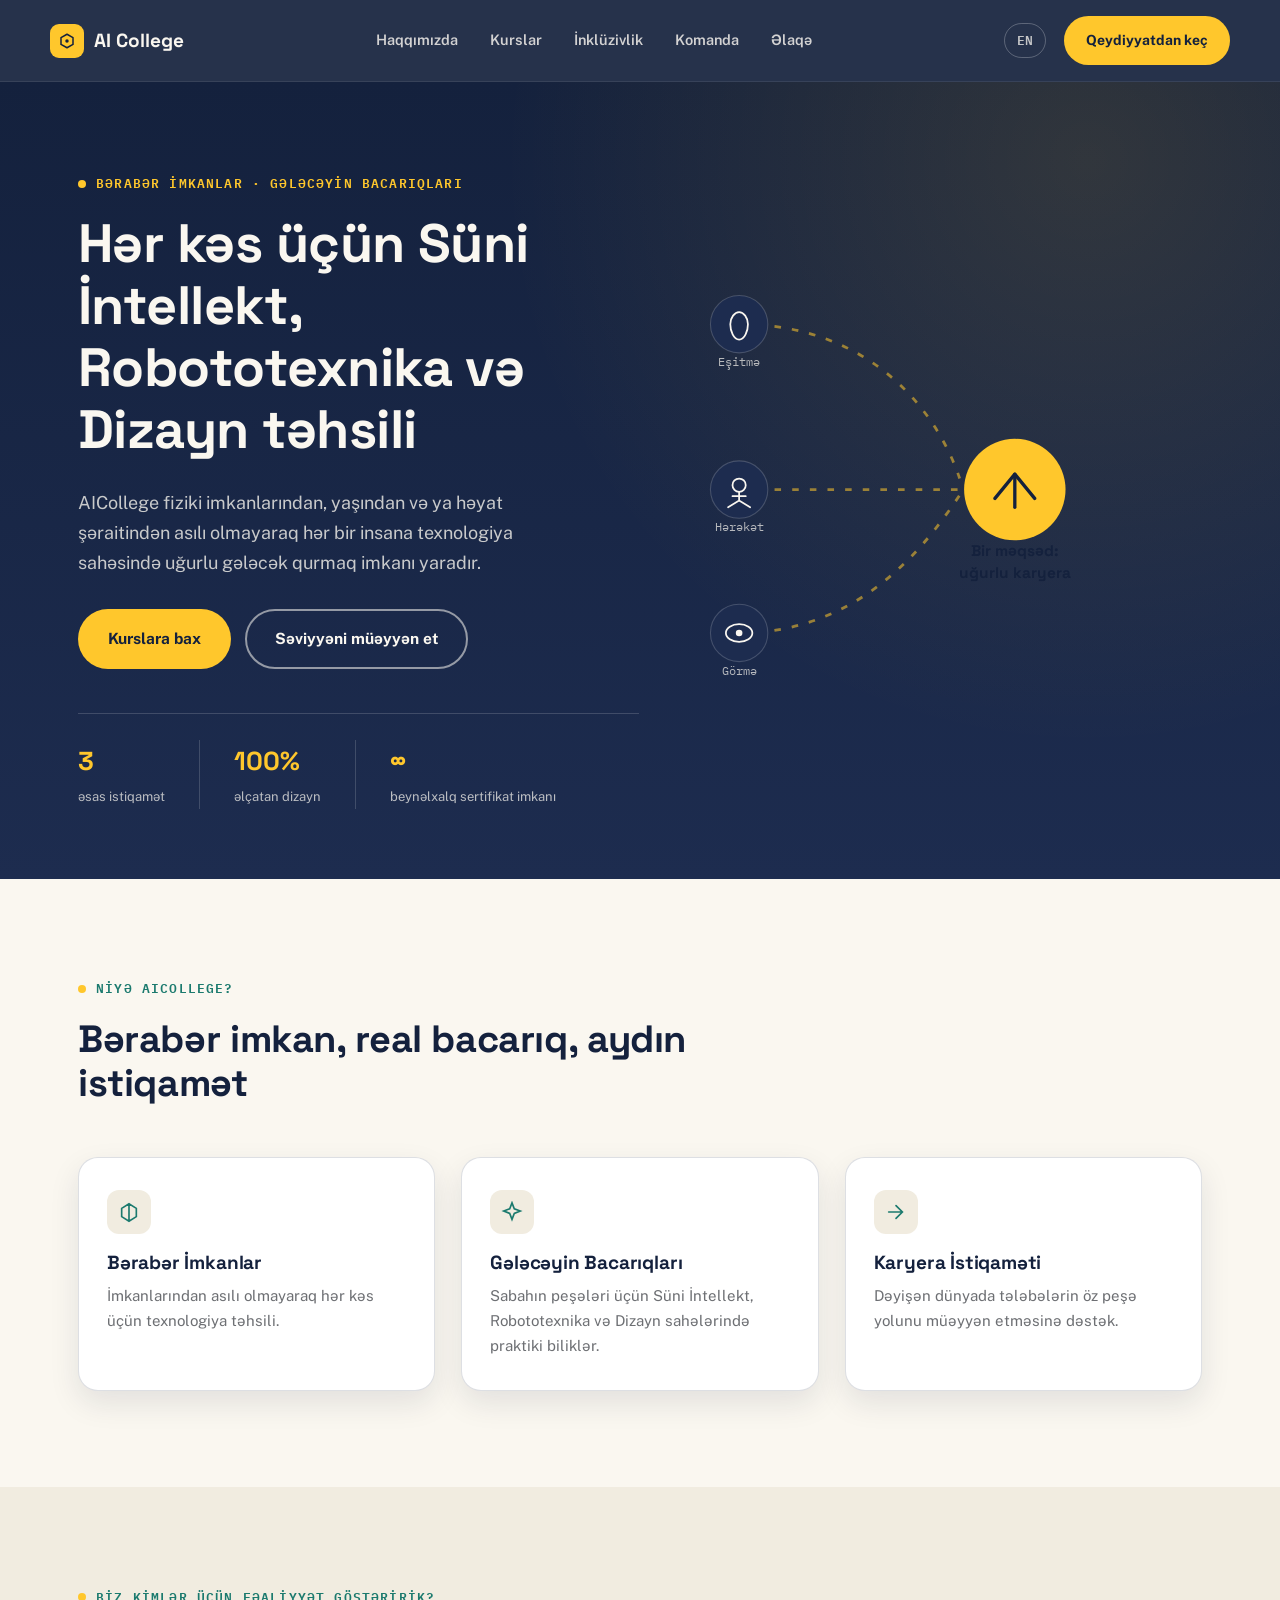
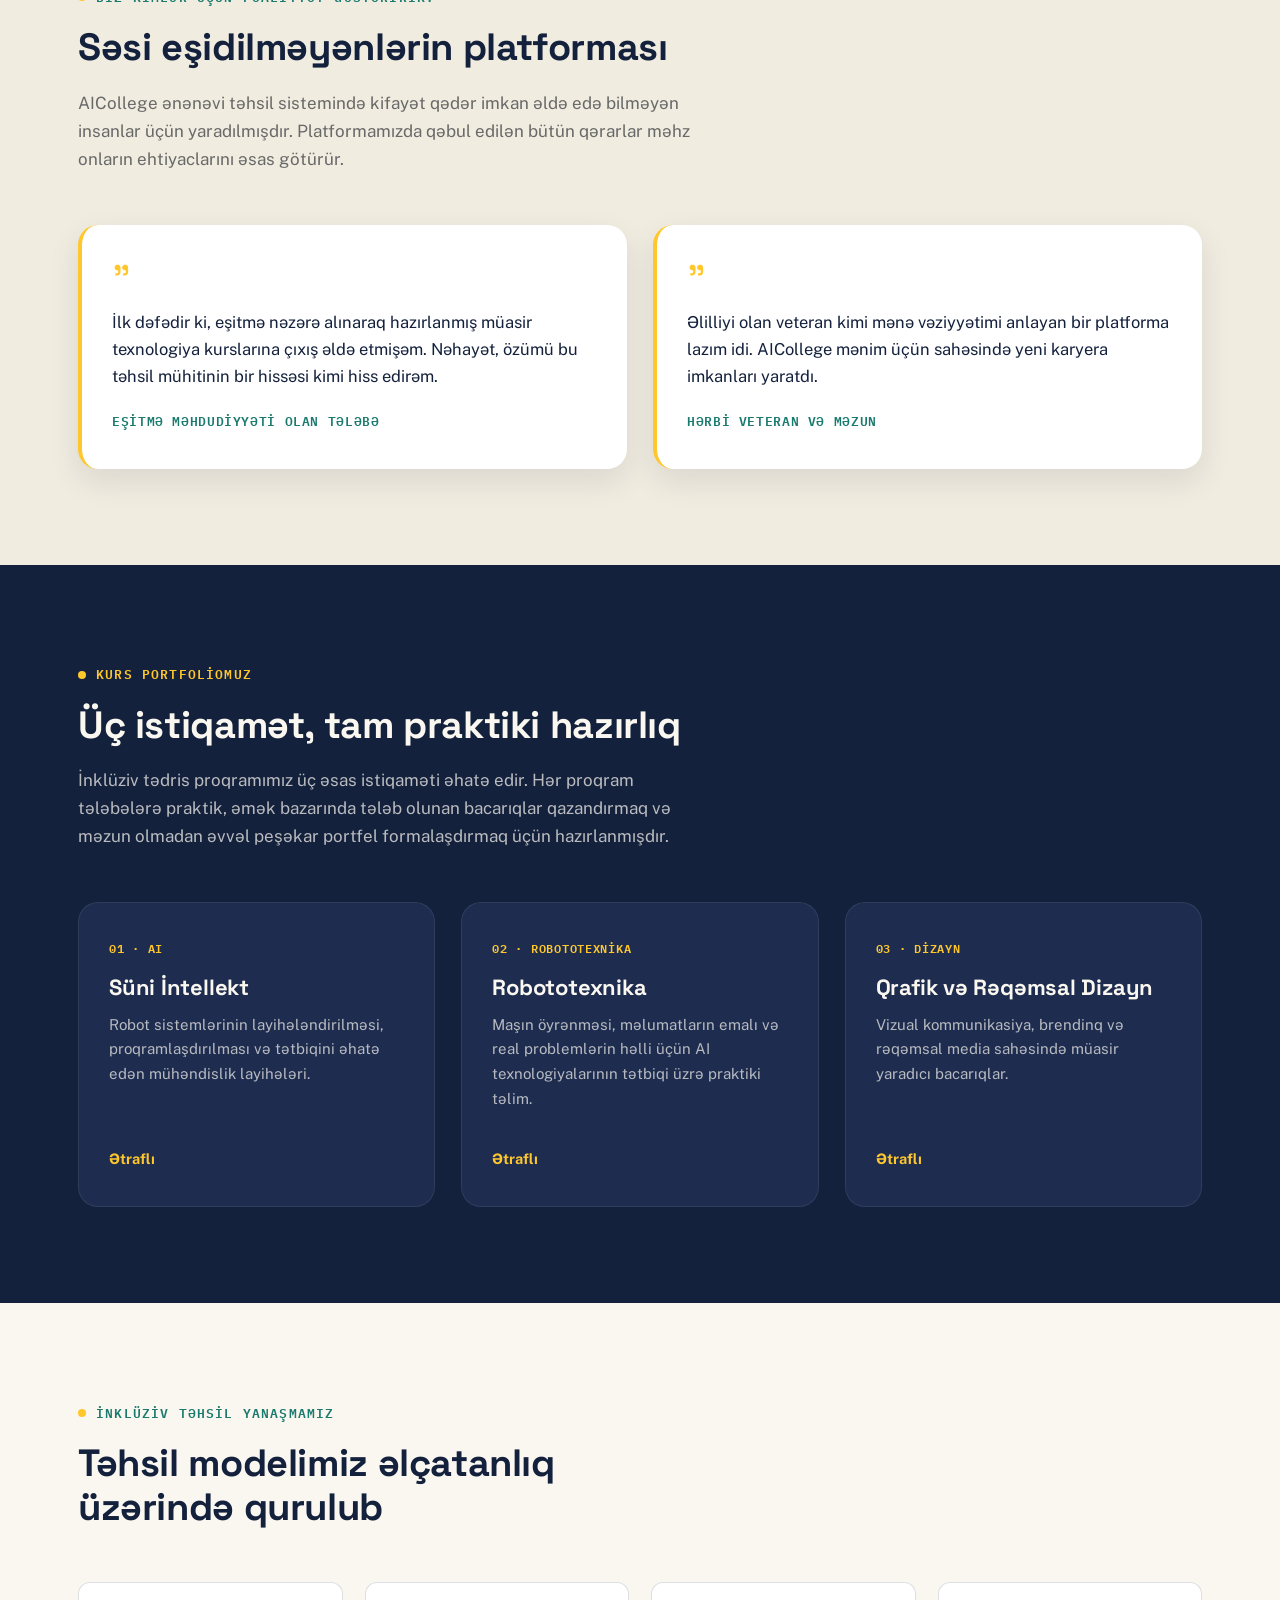
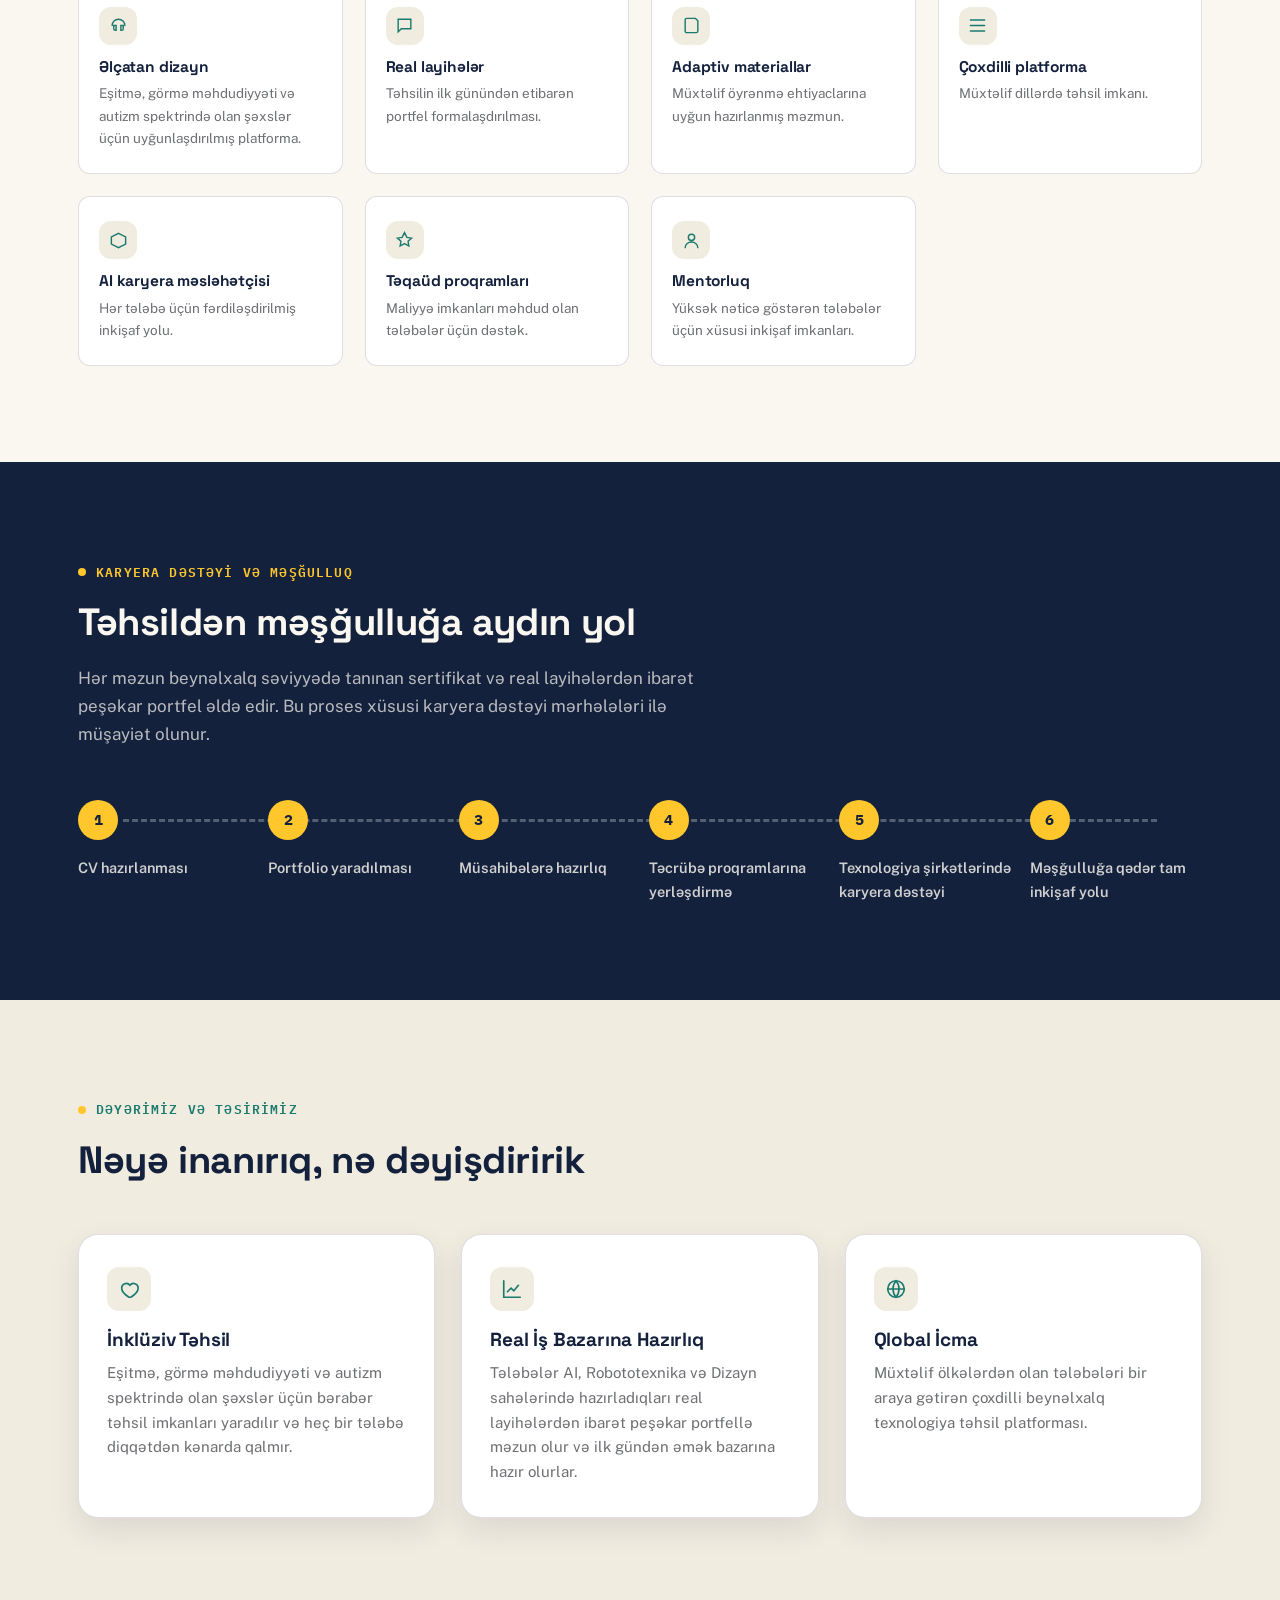
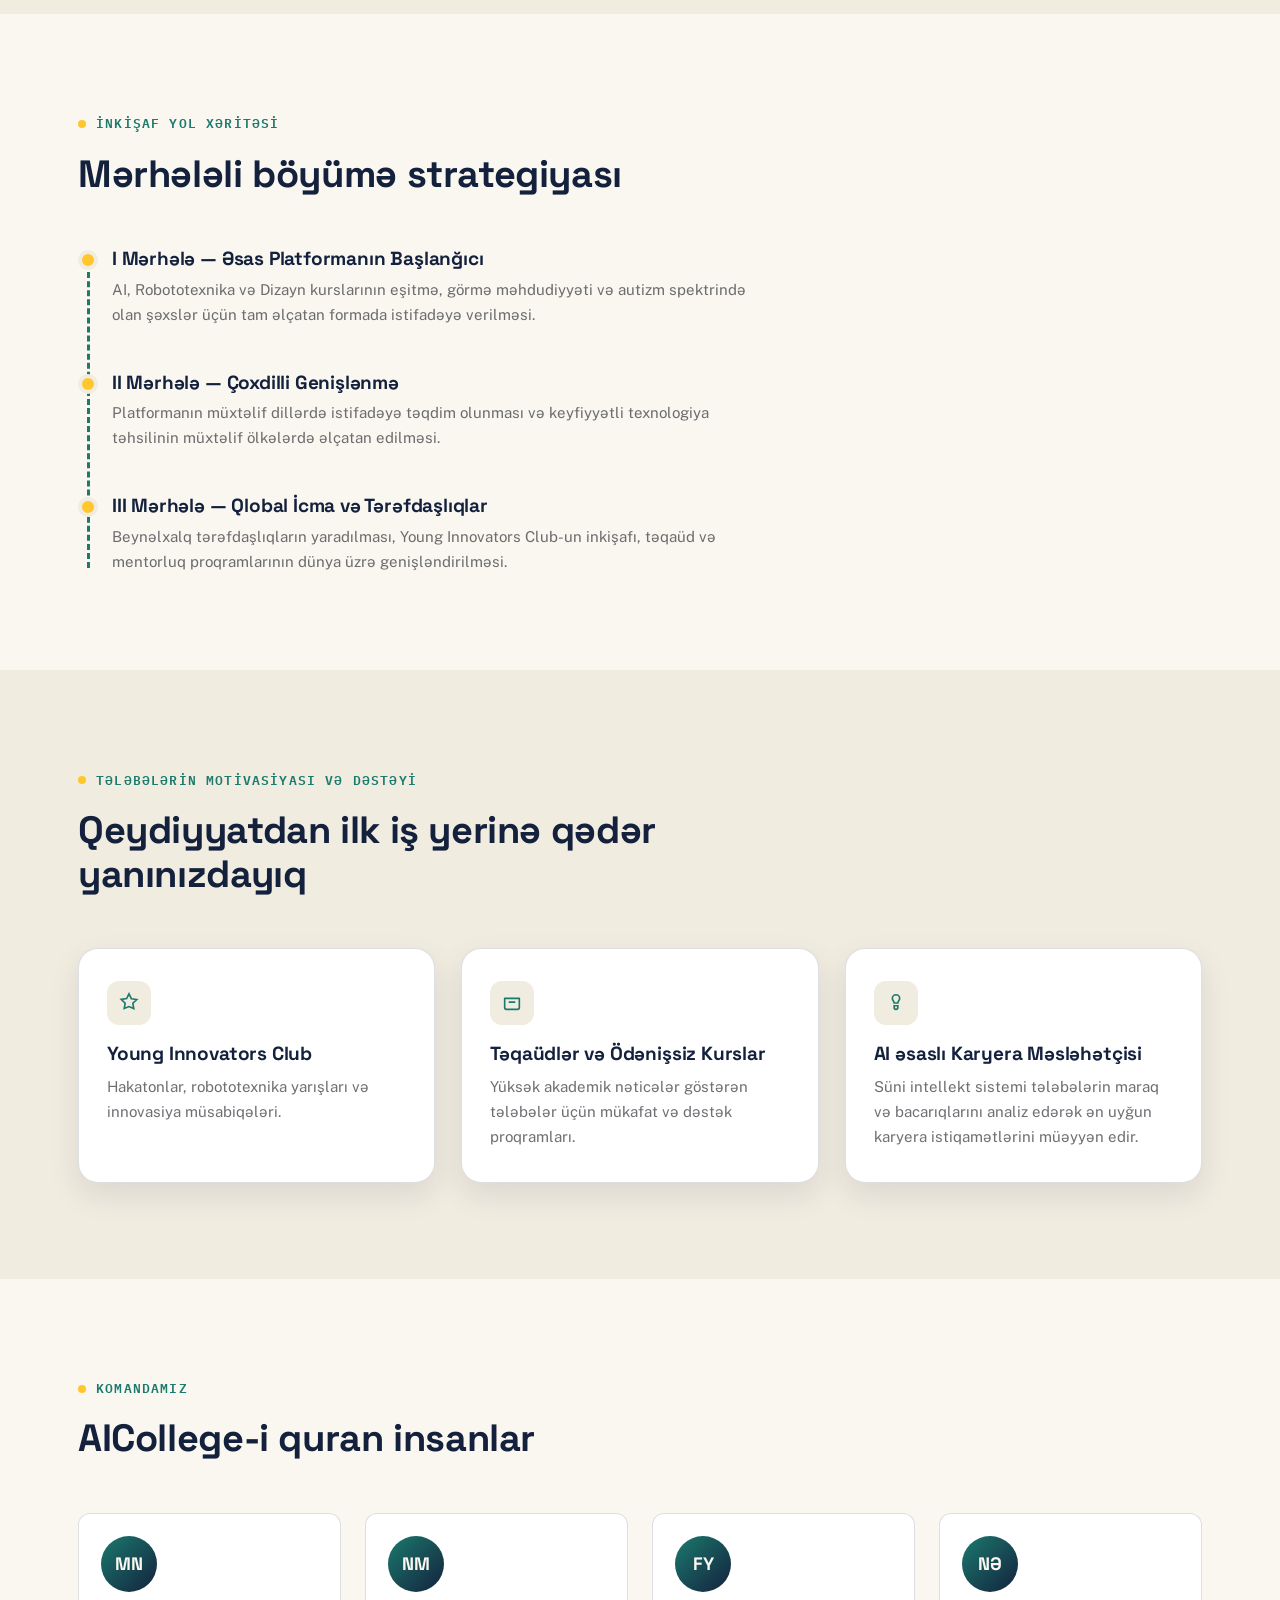
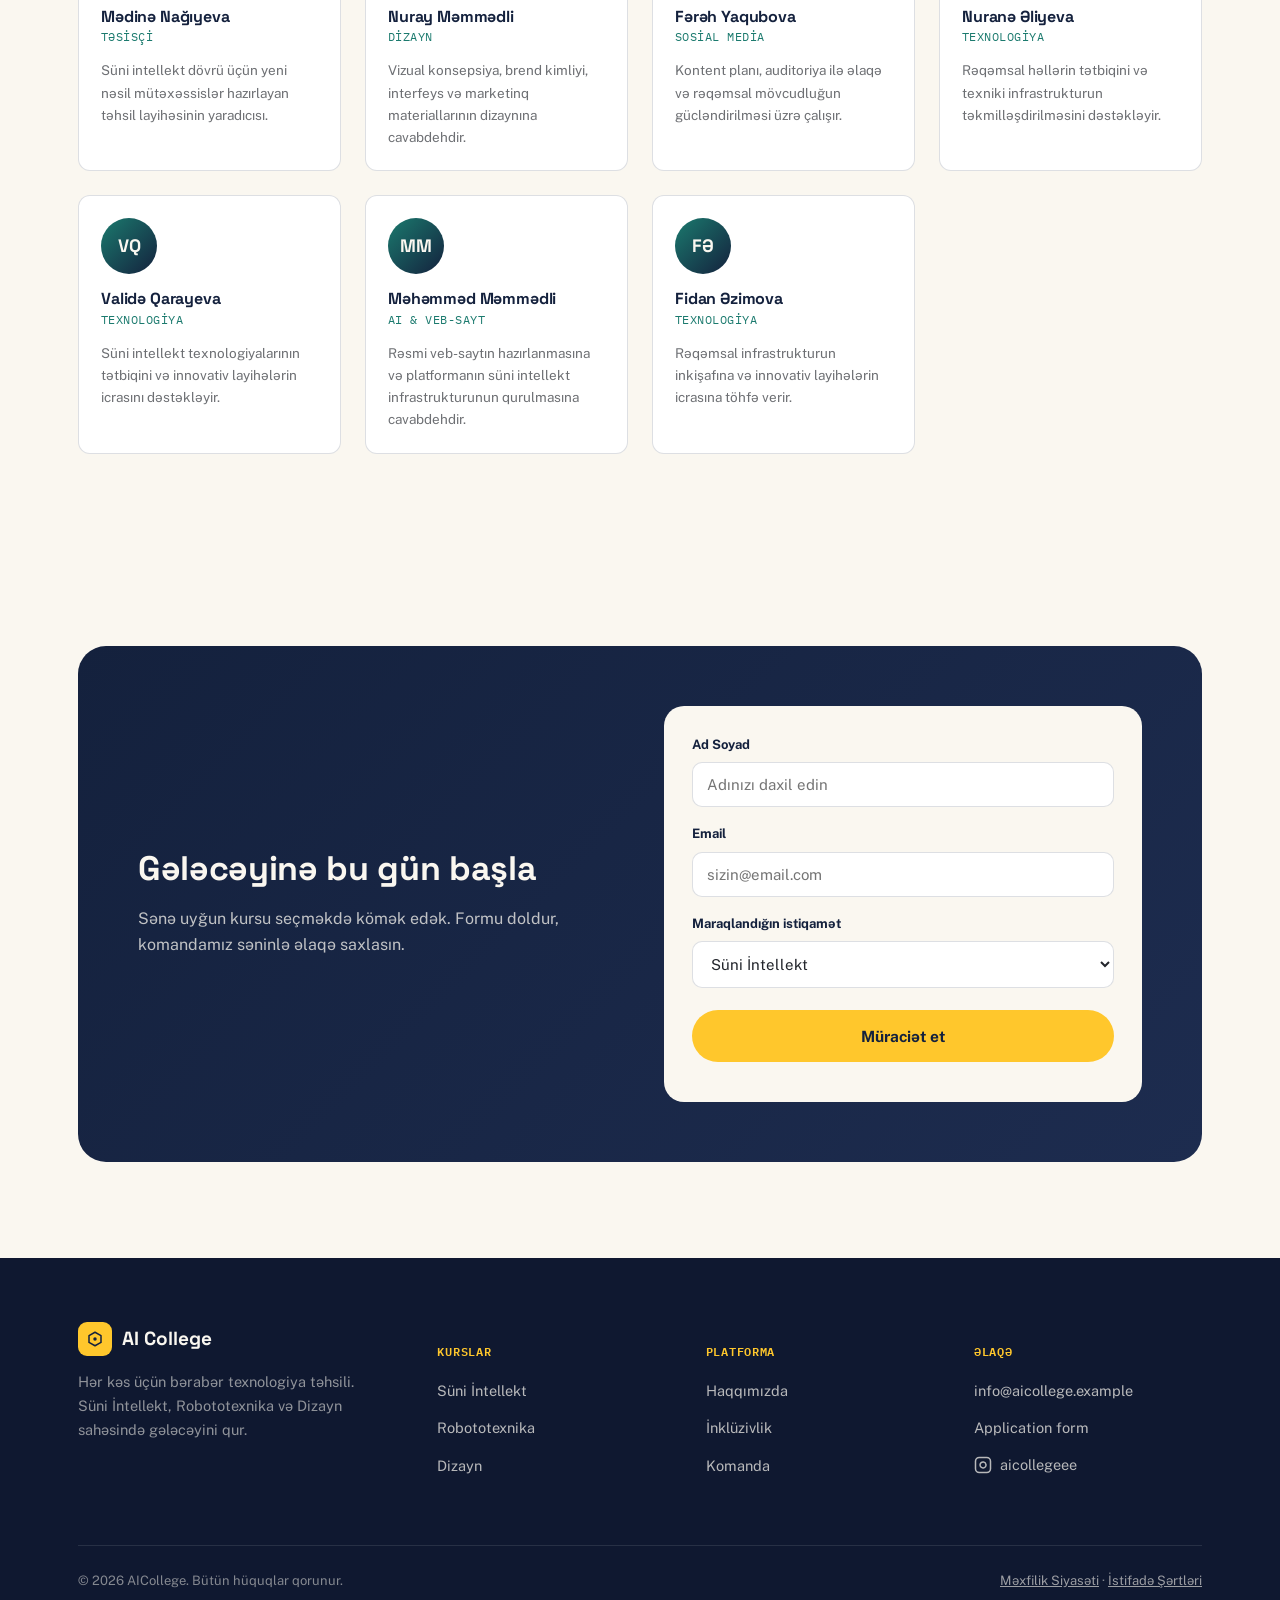
==== commit 7578c36e: "adding instagram account" ====
--- a/az.html
+++ b/az.html
@@ -445,10 +445,22 @@
         </ul>
       </div>
       <div class="foot-col">
-        <h5>Əlaqə</h5>
+        <h5>Əlaqə</h5> <!-- Azərbaycanca faylda "Əlaqə" -->
         <ul>
           <li><a href="mailto:info@aicollege.example">info@aicollege.example</a></li>
-          <li><a href="#elaqe">Müraciət formu</a></li>
+          <li><a href="#contact">Application form</a></li> <!-- Azərbaycanca faylda "Müraciət formu" -->
+          
+          <!-- İNSTAGRAM LOGOSU VƏ LİNKİ BURA ƏLAVƏ OLUNUR -->
+          <li class="foot-social">
+            <a href="https://www.instagram.com/aicollegeee" target="_blank" rel="noopener noreferrer" aria-label="Instagram">
+              <svg viewBox="0 0 24 24" fill="none" stroke="currentColor" stroke-width="2" stroke-linecap="round" stroke-linejoin="round" class="instagram-icon">
+                <rect x="2" y="2" width="20" height="20" rx="5" ry="5"></rect>
+                <path d="M16 11.37A4 4 0 1 1 12.63 8 4 4 0 0 1 16 11.37z"></rect>
+                <line x1="17.5" y1="6.5" x2="17.51" y2="6.5"></line>
+              </svg>
+              <span>aicollegeee</span>
+            </a>
+          </li>
         </ul>
       </div>
     </div>
--- a/style.css
+++ b/style.css
@@ -468,3 +468,22 @@
     padding:12px 18px; z-index:100; font-weight:700; border-radius:0 0 10px 0;
   }
   .skip-link:focus{left:0;}
+/* Footer Instagram Stil tənzimləmələri */
+.foot-social a {
+  display: inline-flex;
+  align-items: center;
+  gap: 8px; /* Loqo ilə yazı arasındakı məsafə */
+  text-decoration: none;
+  transition: color 0.2s ease;
+}
+
+.instagram-icon {
+  width: 18px;
+  height: 18px;
+  vertical-align: middle;
+}
+
+/* Üzərinə gələndə (Hover) effekt */
+.foot-social a:hover {
+  color: #E1306C; /* İnstagram-ın rəsmi çəhrayı-qırmızı rəngi */
+}
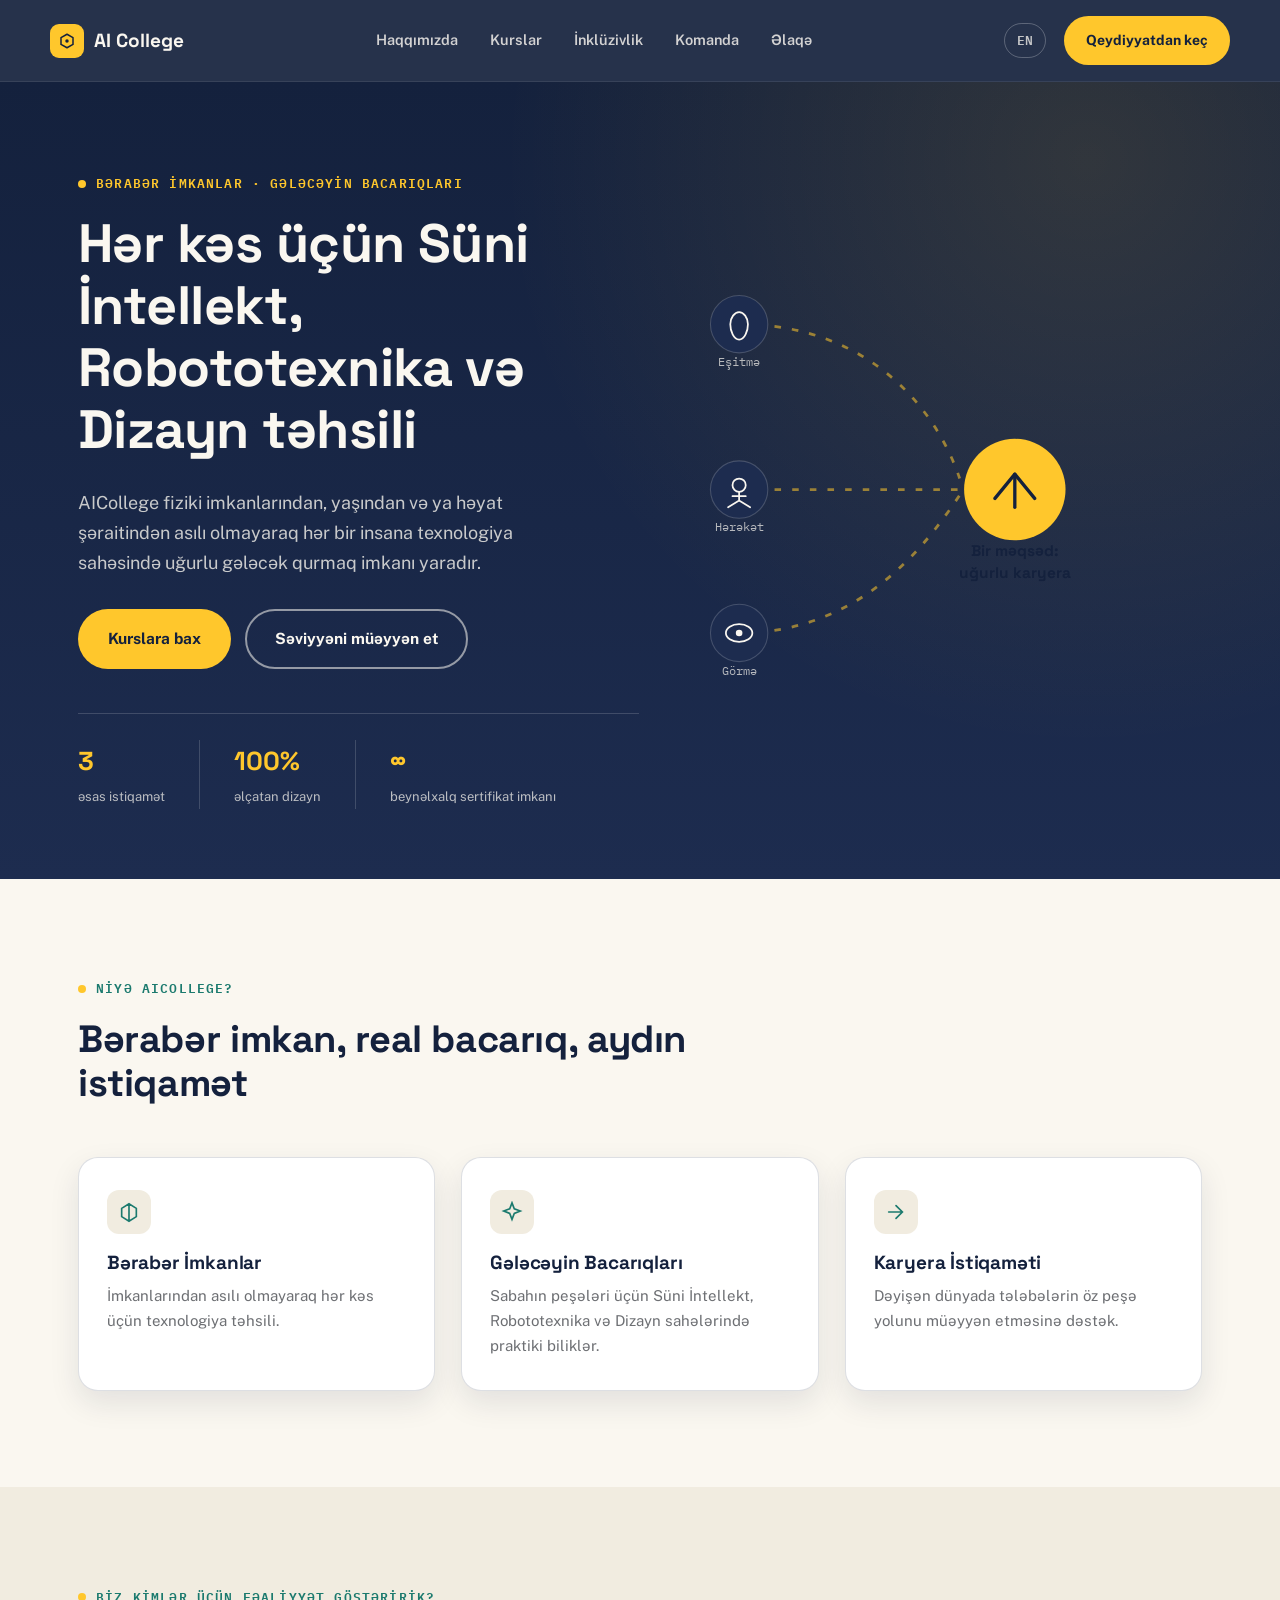
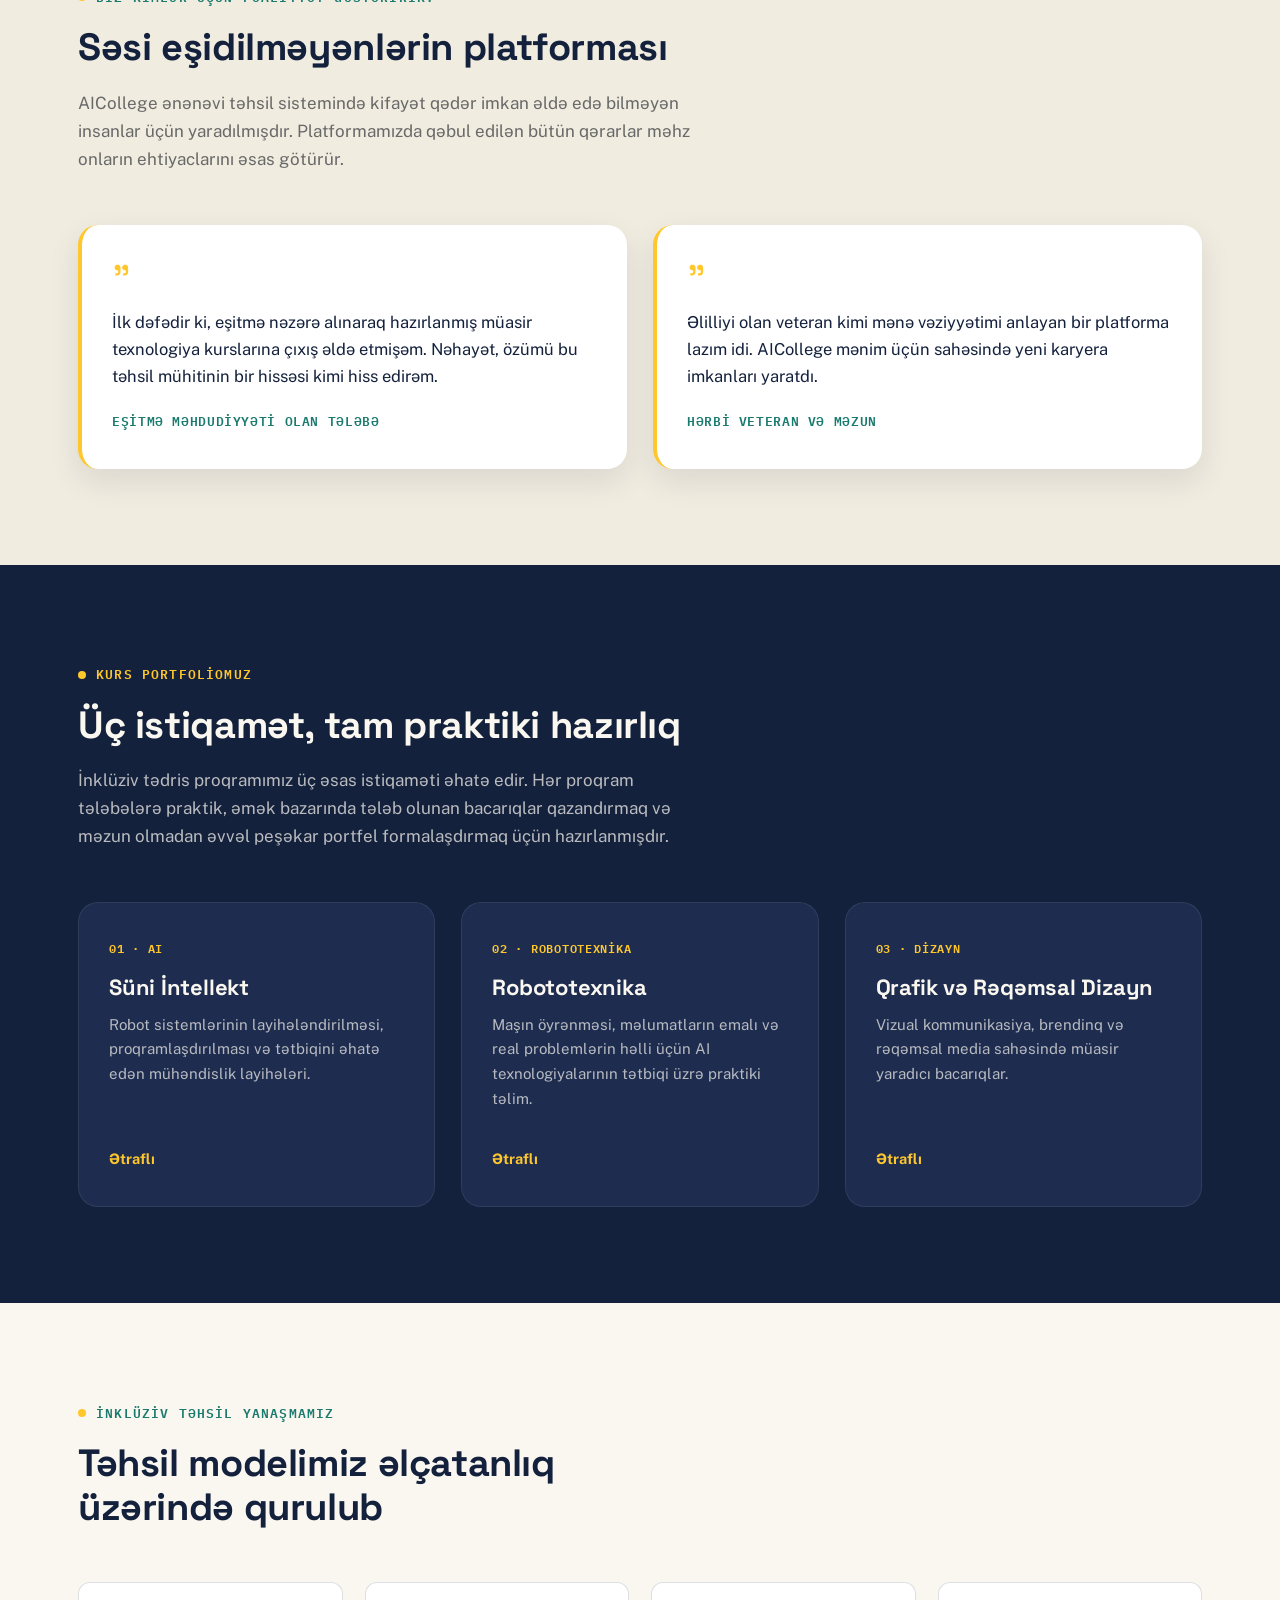
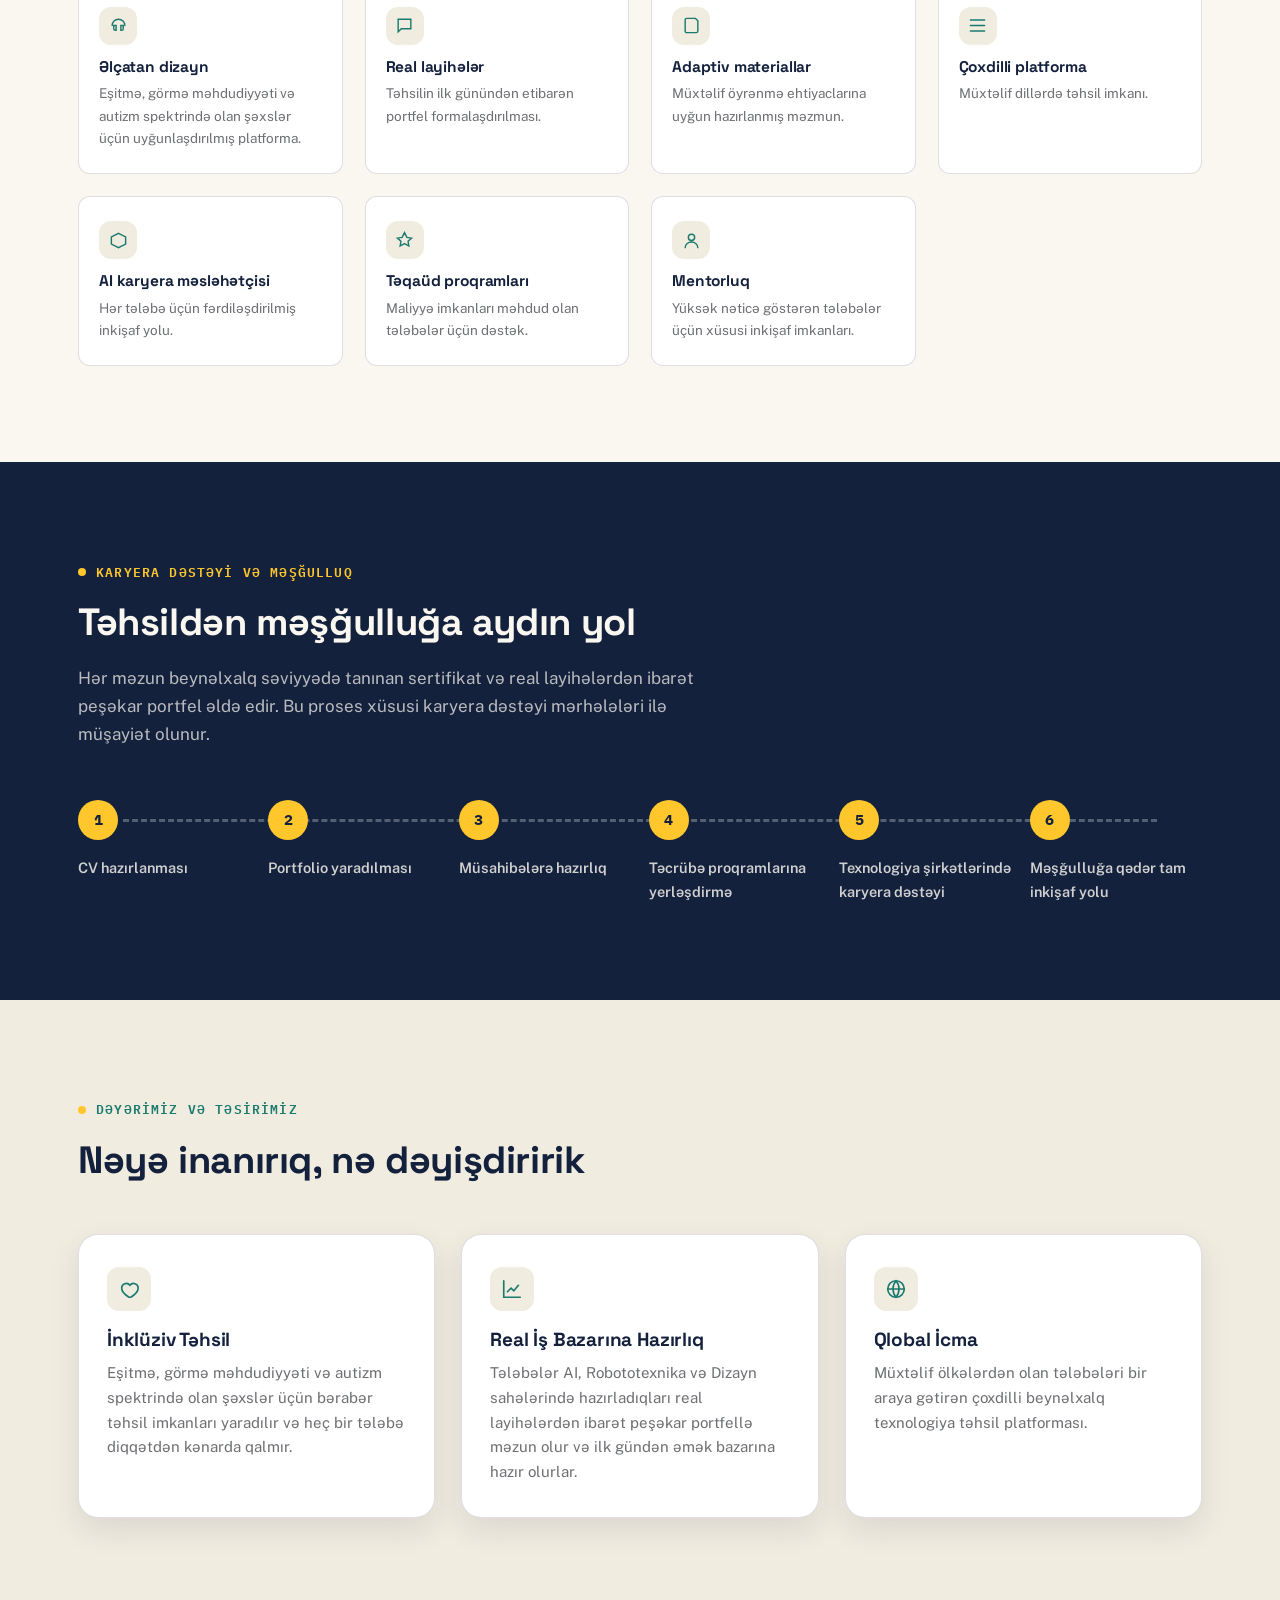
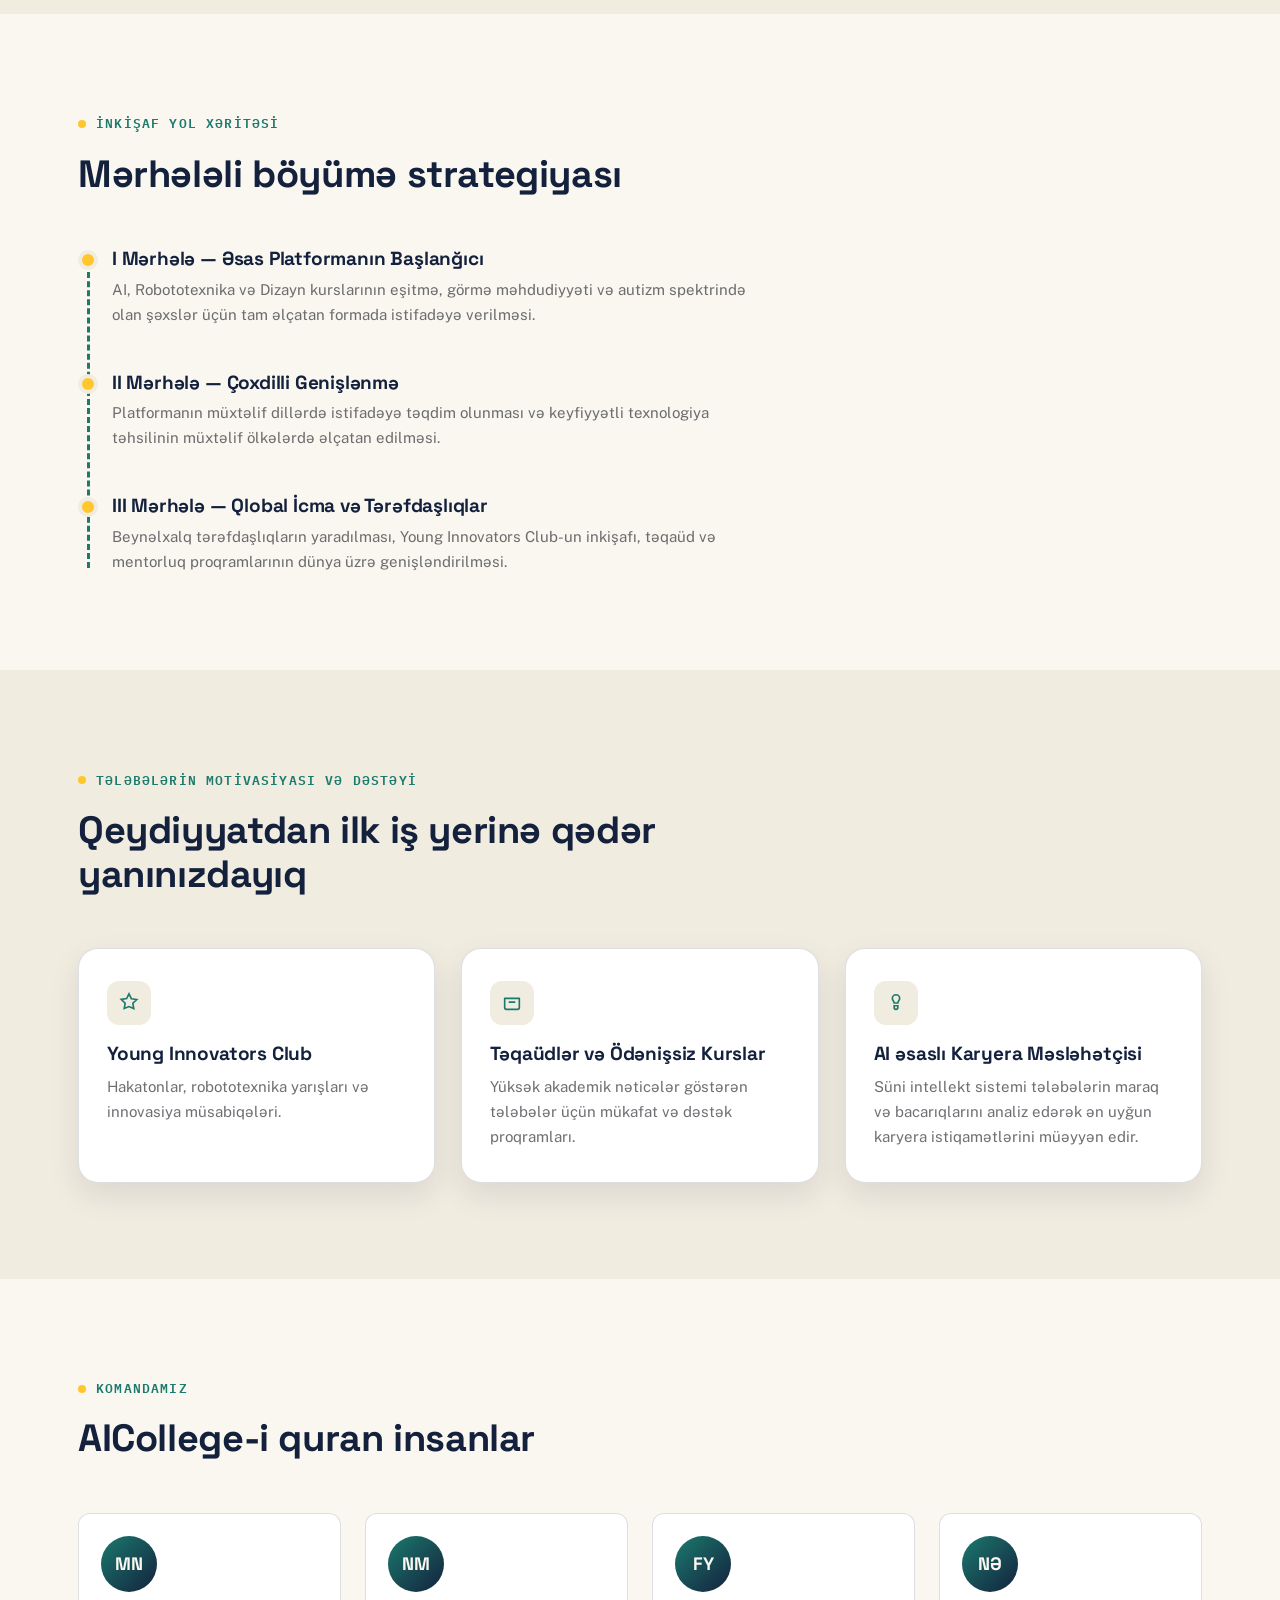
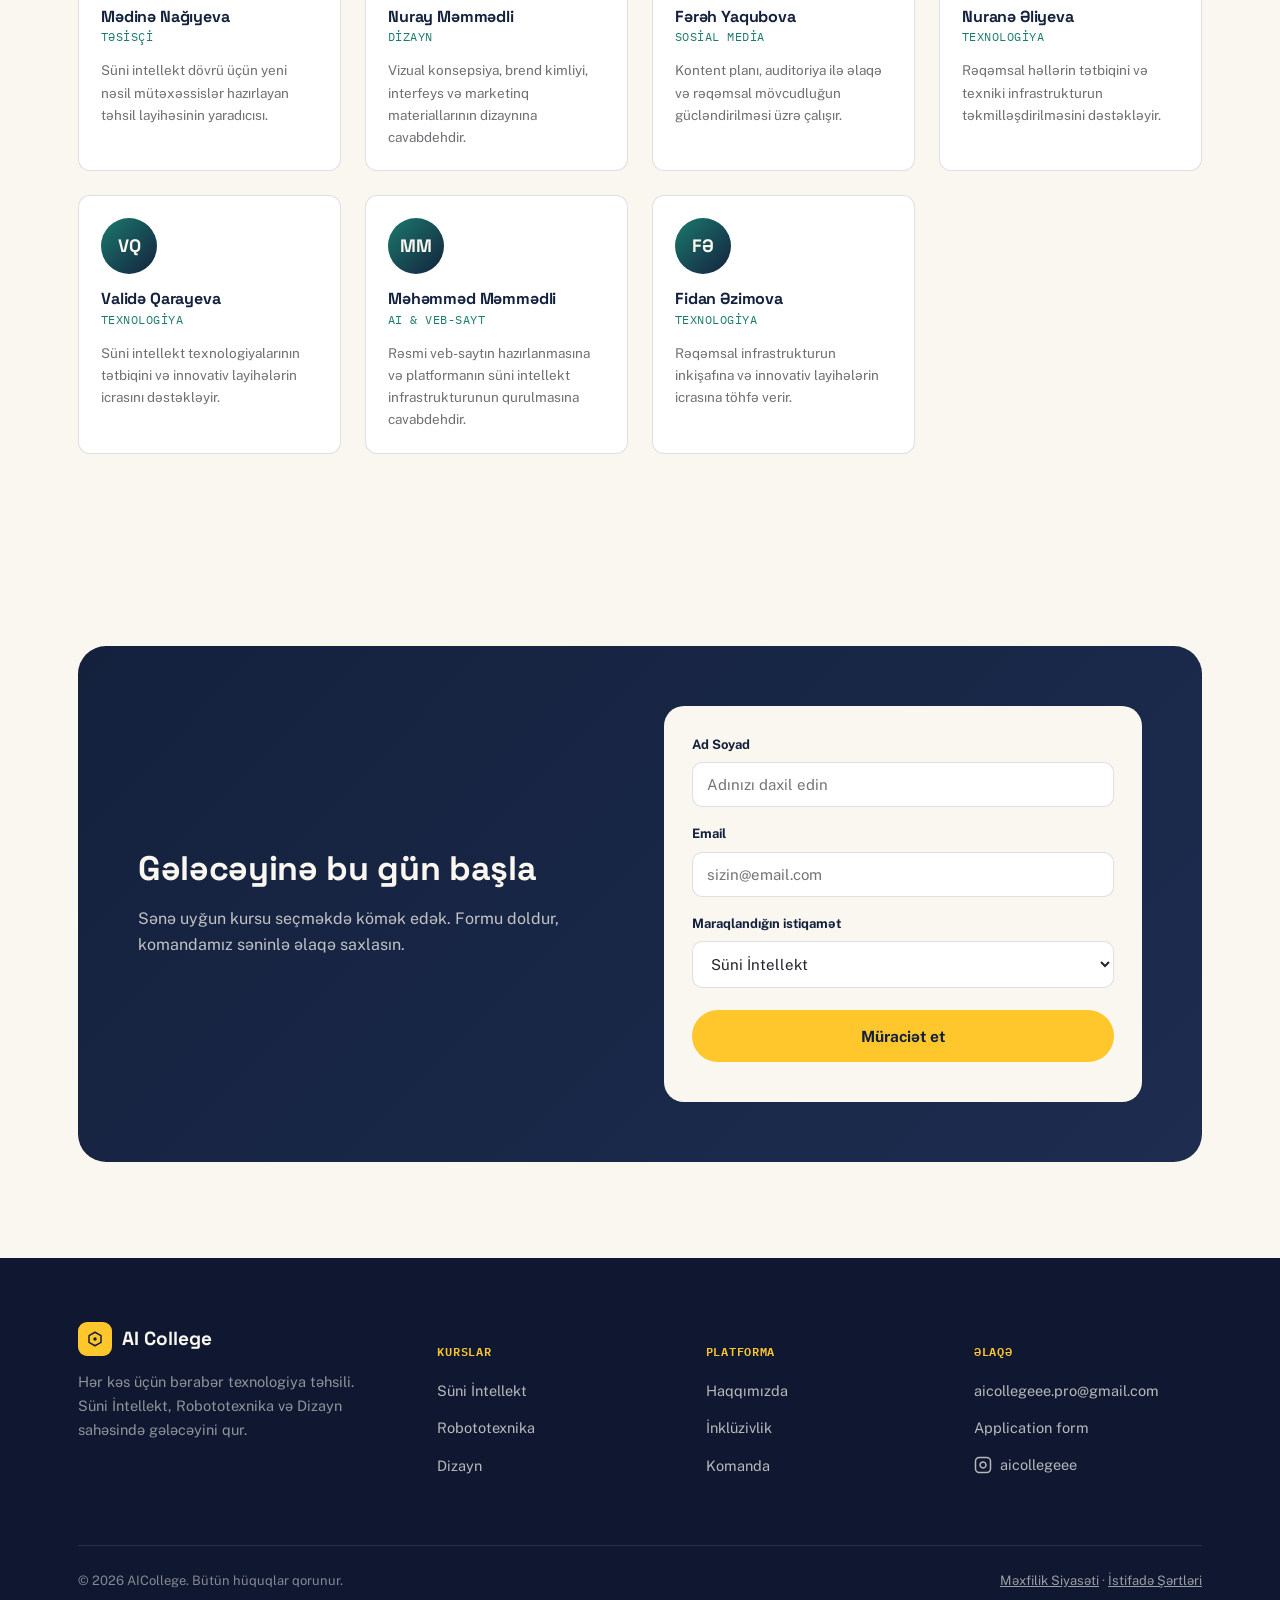
==== commit 55caf84f: "adding gmail" ====
--- a/az.html
+++ b/az.html
@@ -447,7 +447,7 @@
       <div class="foot-col">
         <h5>Əlaqə</h5> <!-- Azərbaycanca faylda "Əlaqə" -->
         <ul>
-          <li><a href="mailto:info@aicollege.example">info@aicollege.example</a></li>
+          <li><a href="mailto:aicollegeee.pro@gmail.com">aicollegeee.pro@gmail.com</a></li>
           <li><a href="#contact">Application form</a></li> <!-- Azərbaycanca faylda "Müraciət formu" -->
           
           <!-- İNSTAGRAM LOGOSU VƏ LİNKİ BURA ƏLAVƏ OLUNUR -->
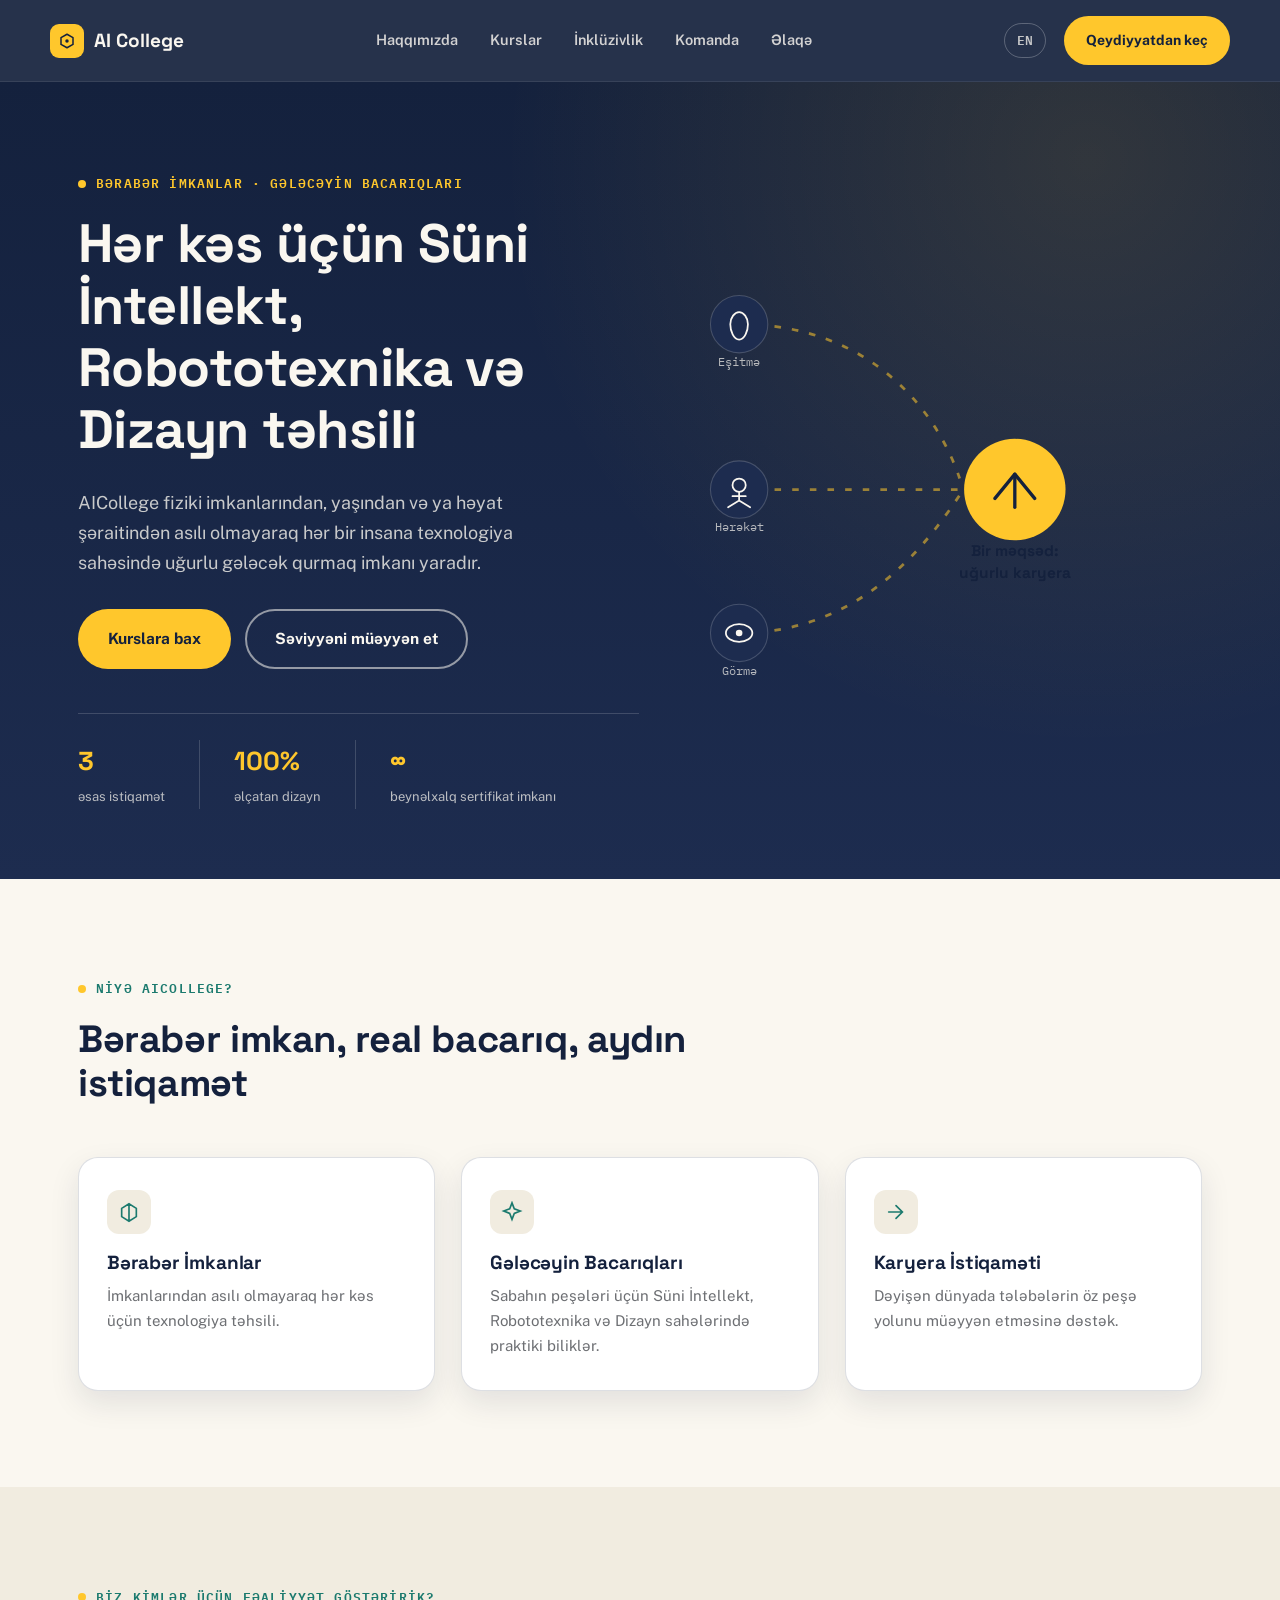
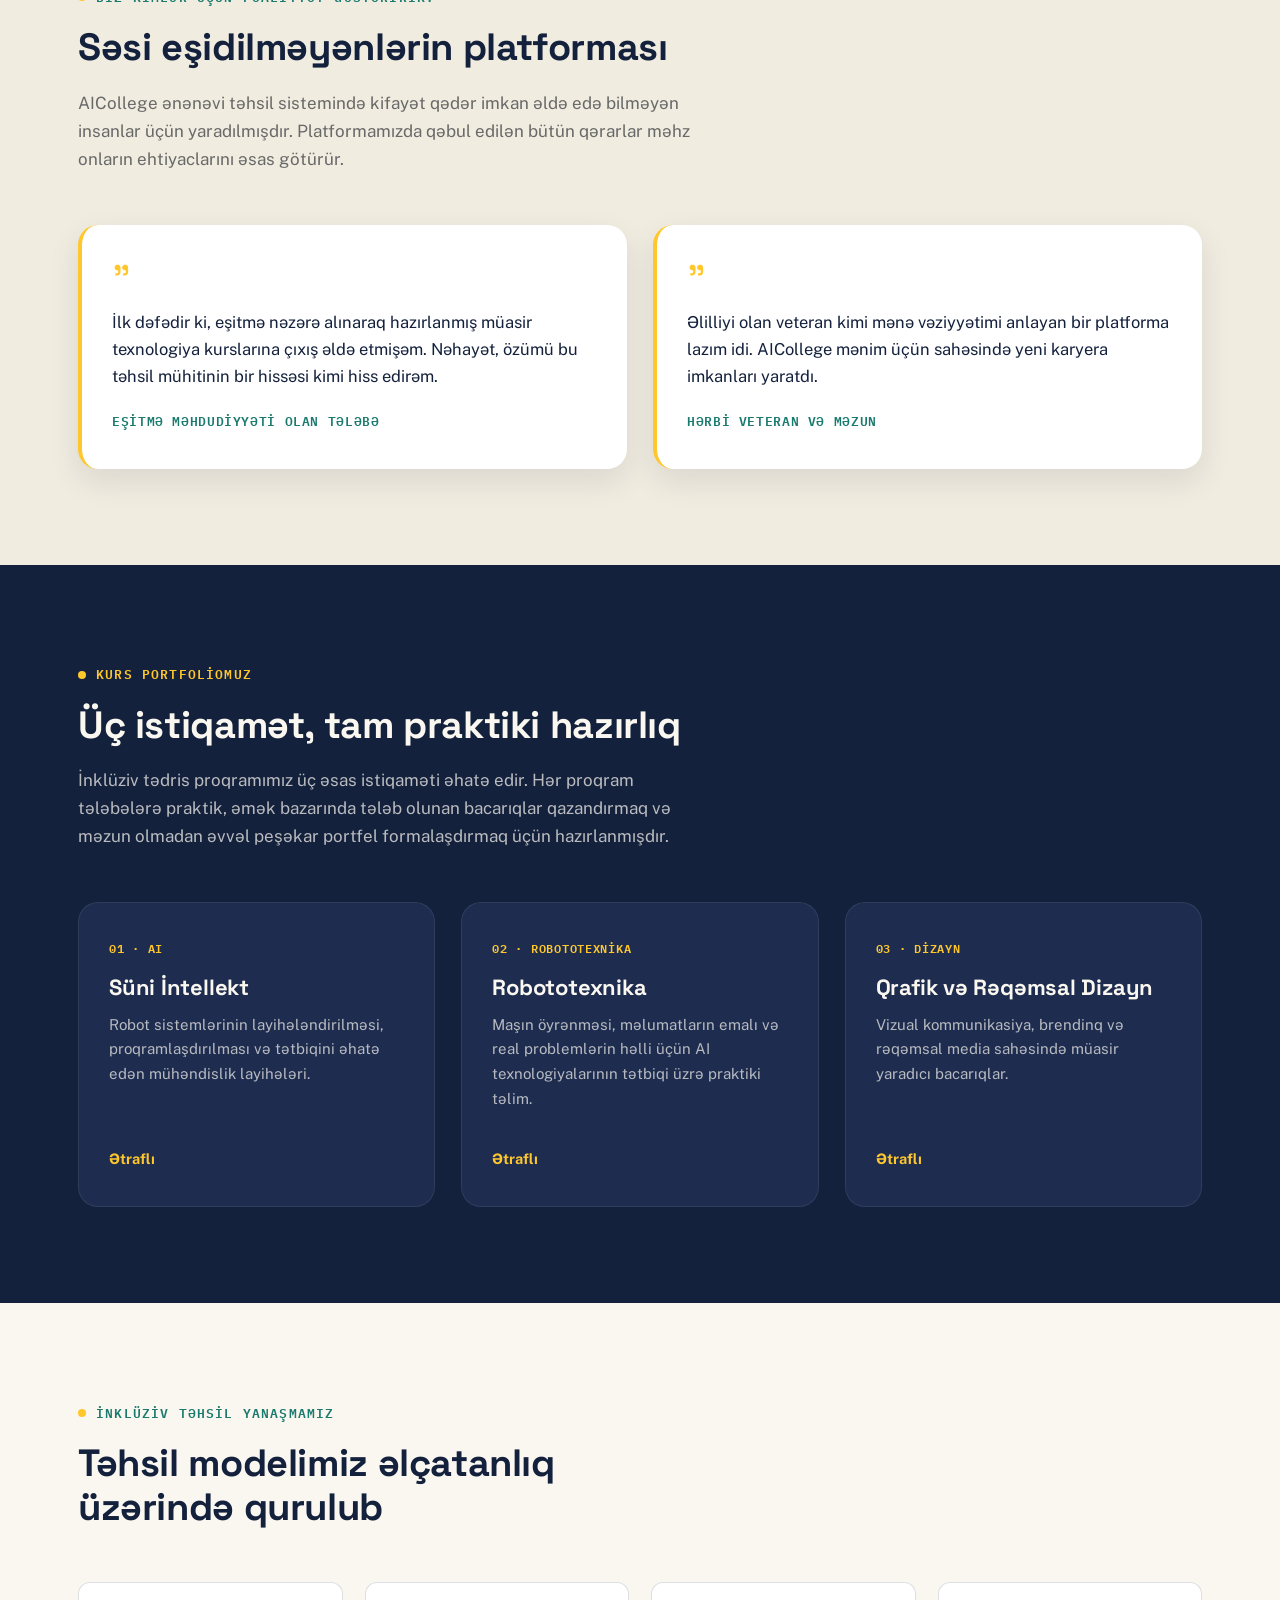
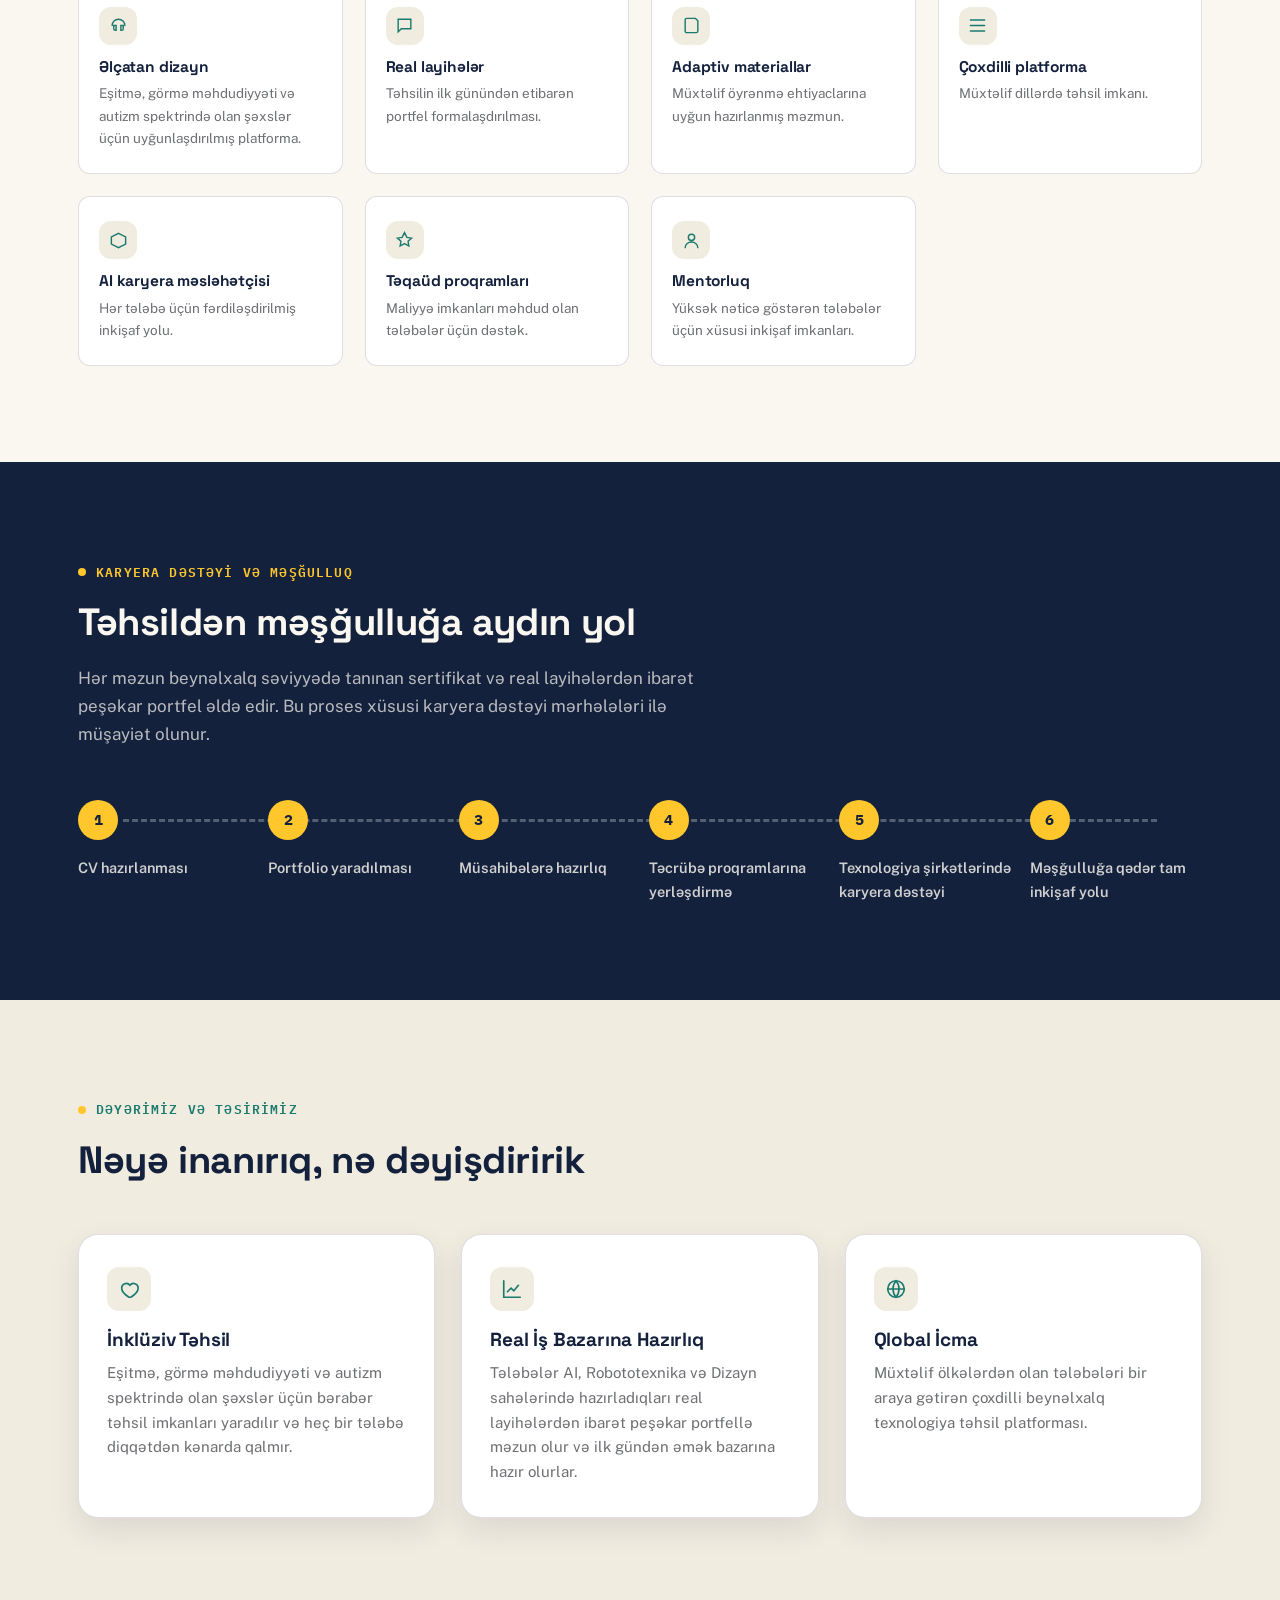
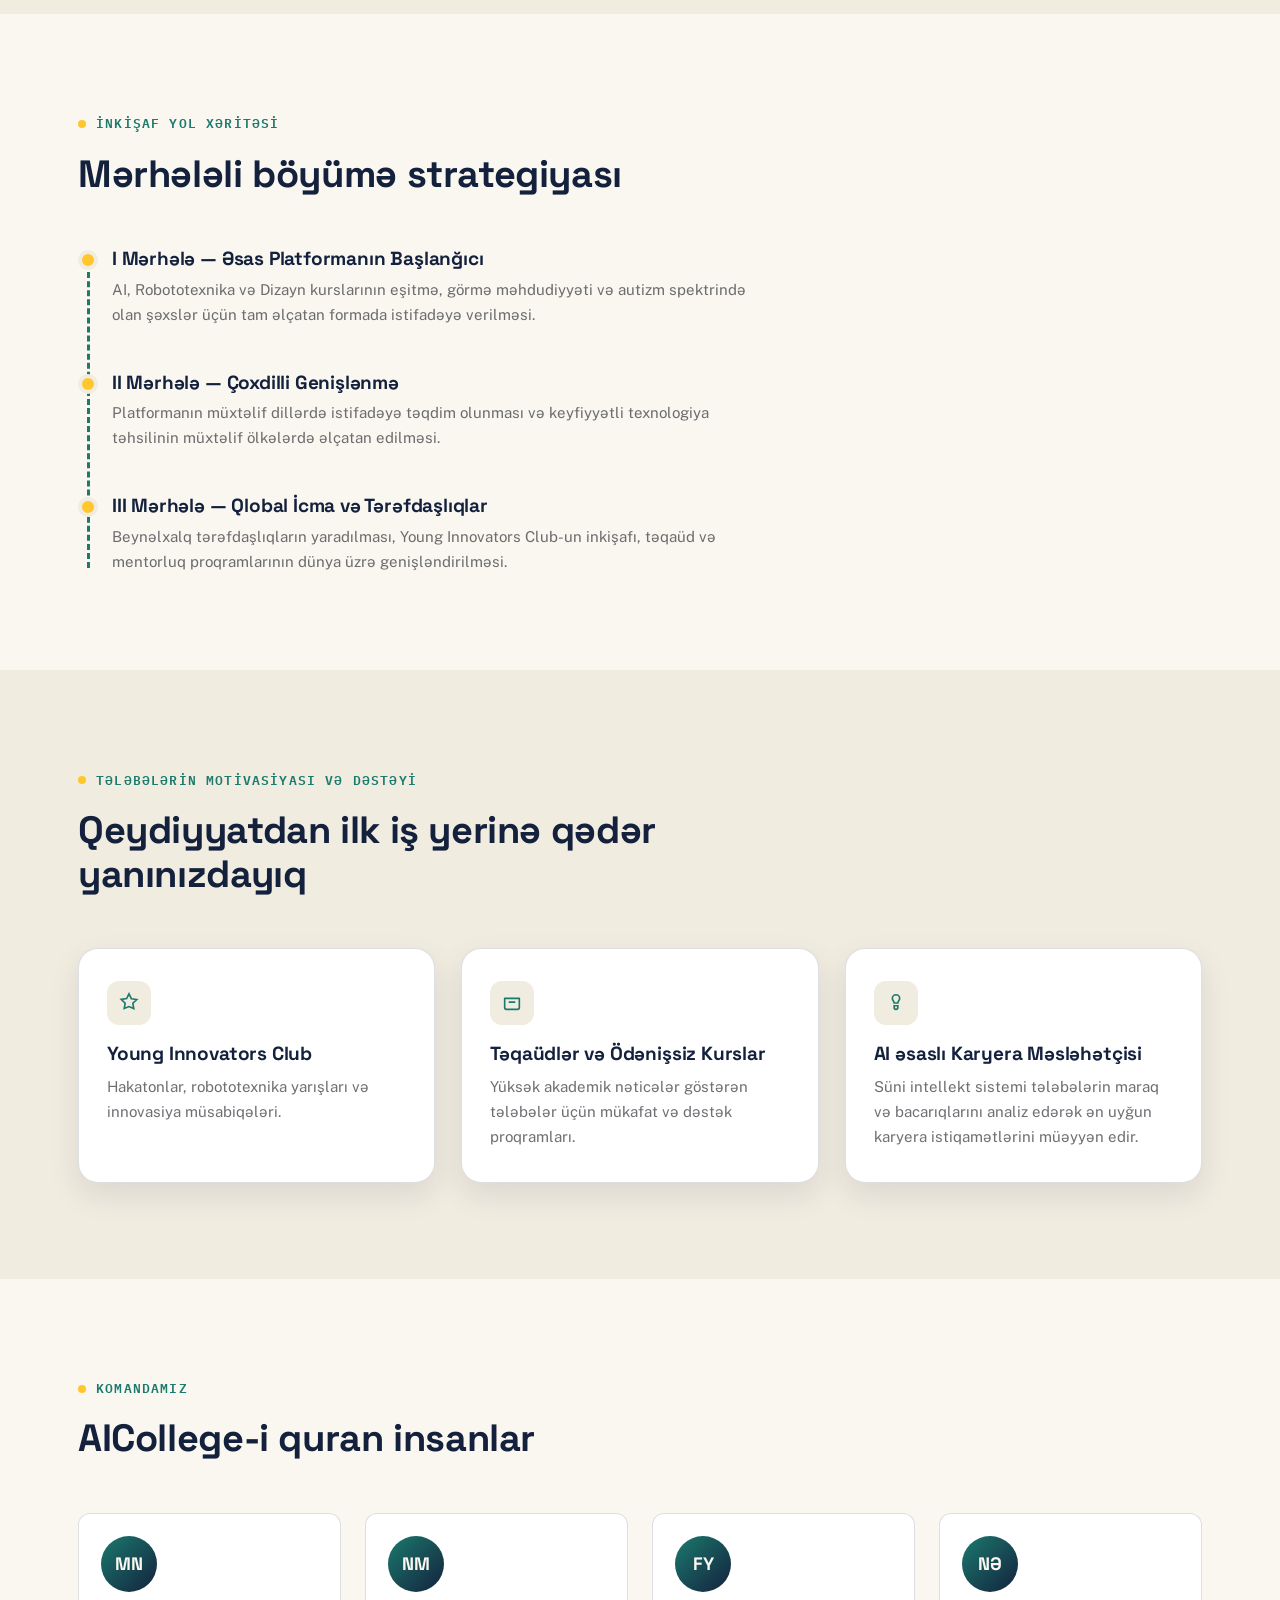
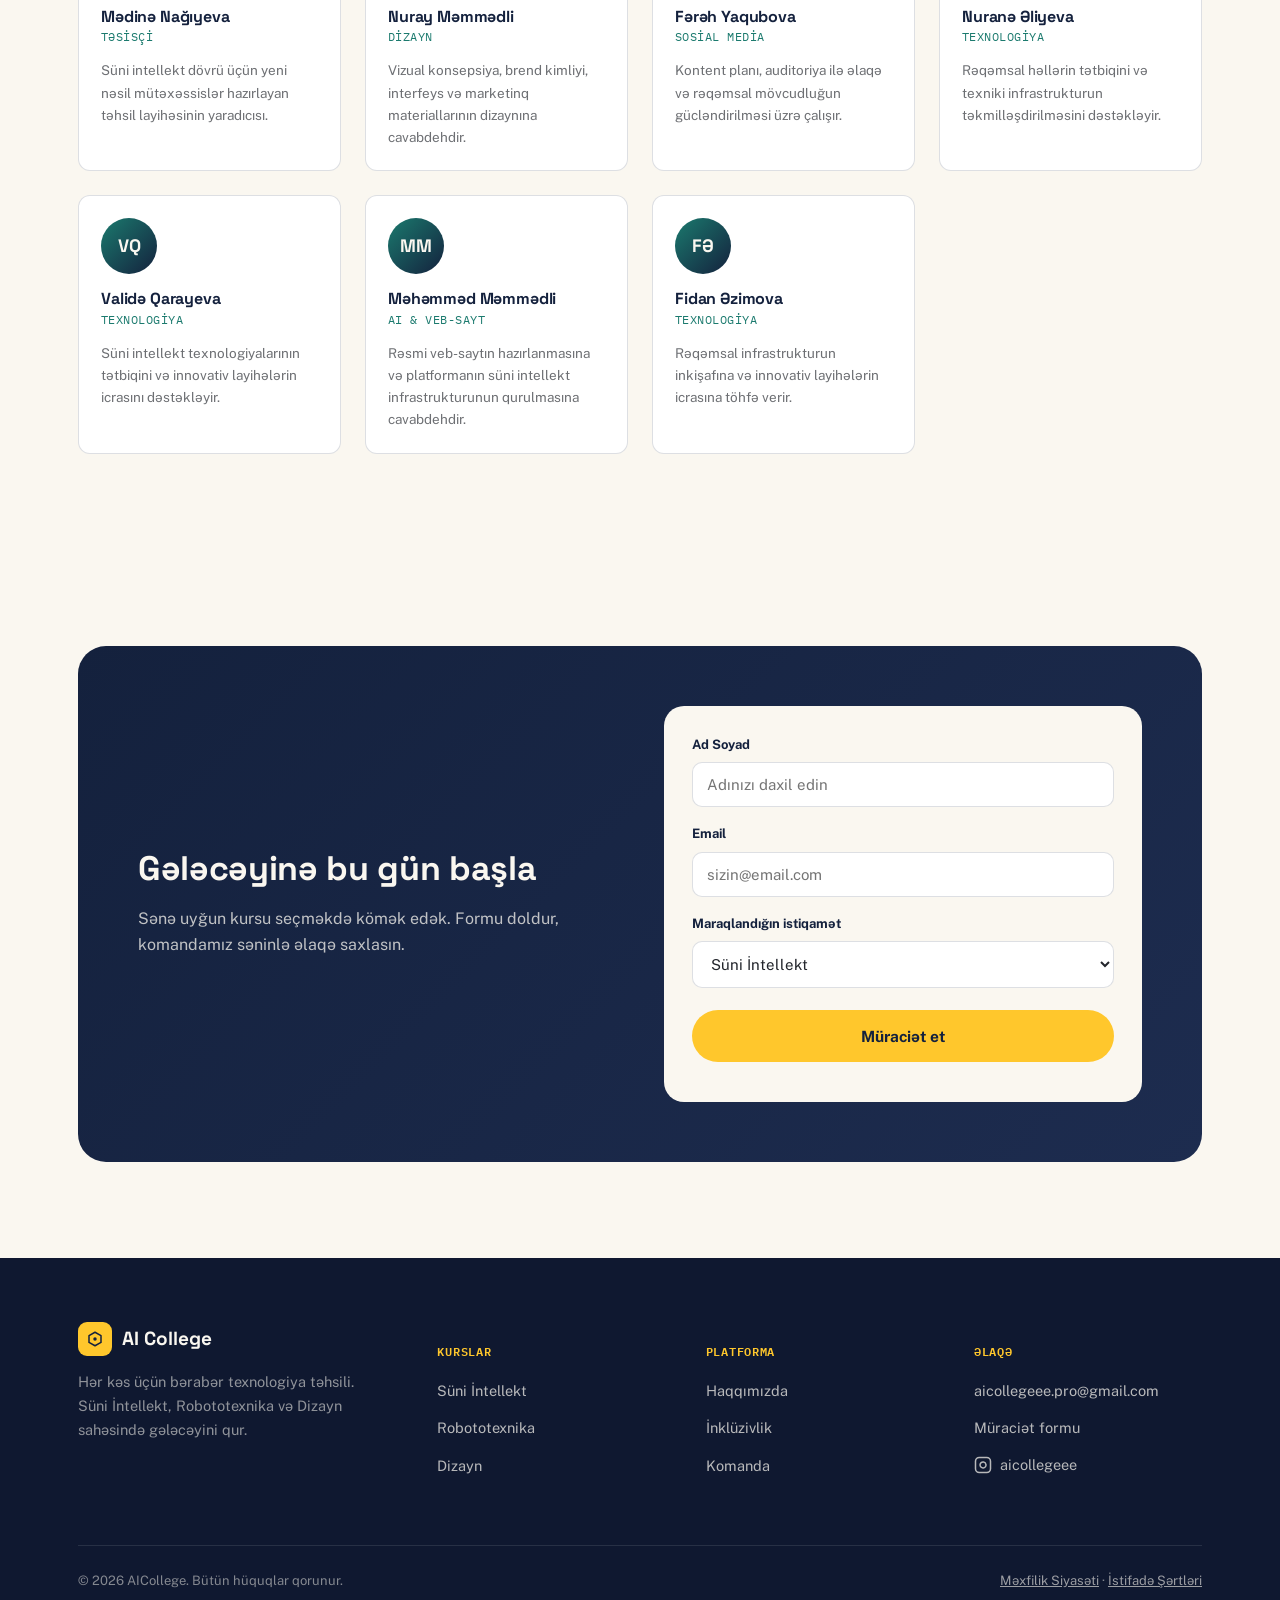
==== commit 544c6239: "fixing problems" ====
--- a/az.html
+++ b/az.html
@@ -445,12 +445,10 @@
         </ul>
       </div>
       <div class="foot-col">
-        <h5>Əlaqə</h5> <!-- Azərbaycanca faylda "Əlaqə" -->
+        <h5>Əlaqə</h5> 
         <ul>
           <li><a href="mailto:aicollegeee.pro@gmail.com">aicollegeee.pro@gmail.com</a></li>
-          <li><a href="#contact">Application form</a></li> <!-- Azərbaycanca faylda "Müraciət formu" -->
-          
-          <!-- İNSTAGRAM LOGOSU VƏ LİNKİ BURA ƏLAVƏ OLUNUR -->
+          <li><a href="#contact">Müraciət formu</a></li>
           <li class="foot-social">
             <a href="https://www.instagram.com/aicollegeee" target="_blank" rel="noopener noreferrer" aria-label="Instagram">
               <svg viewBox="0 0 24 24" fill="none" stroke="currentColor" stroke-width="2" stroke-linecap="round" stroke-linejoin="round" class="instagram-icon">
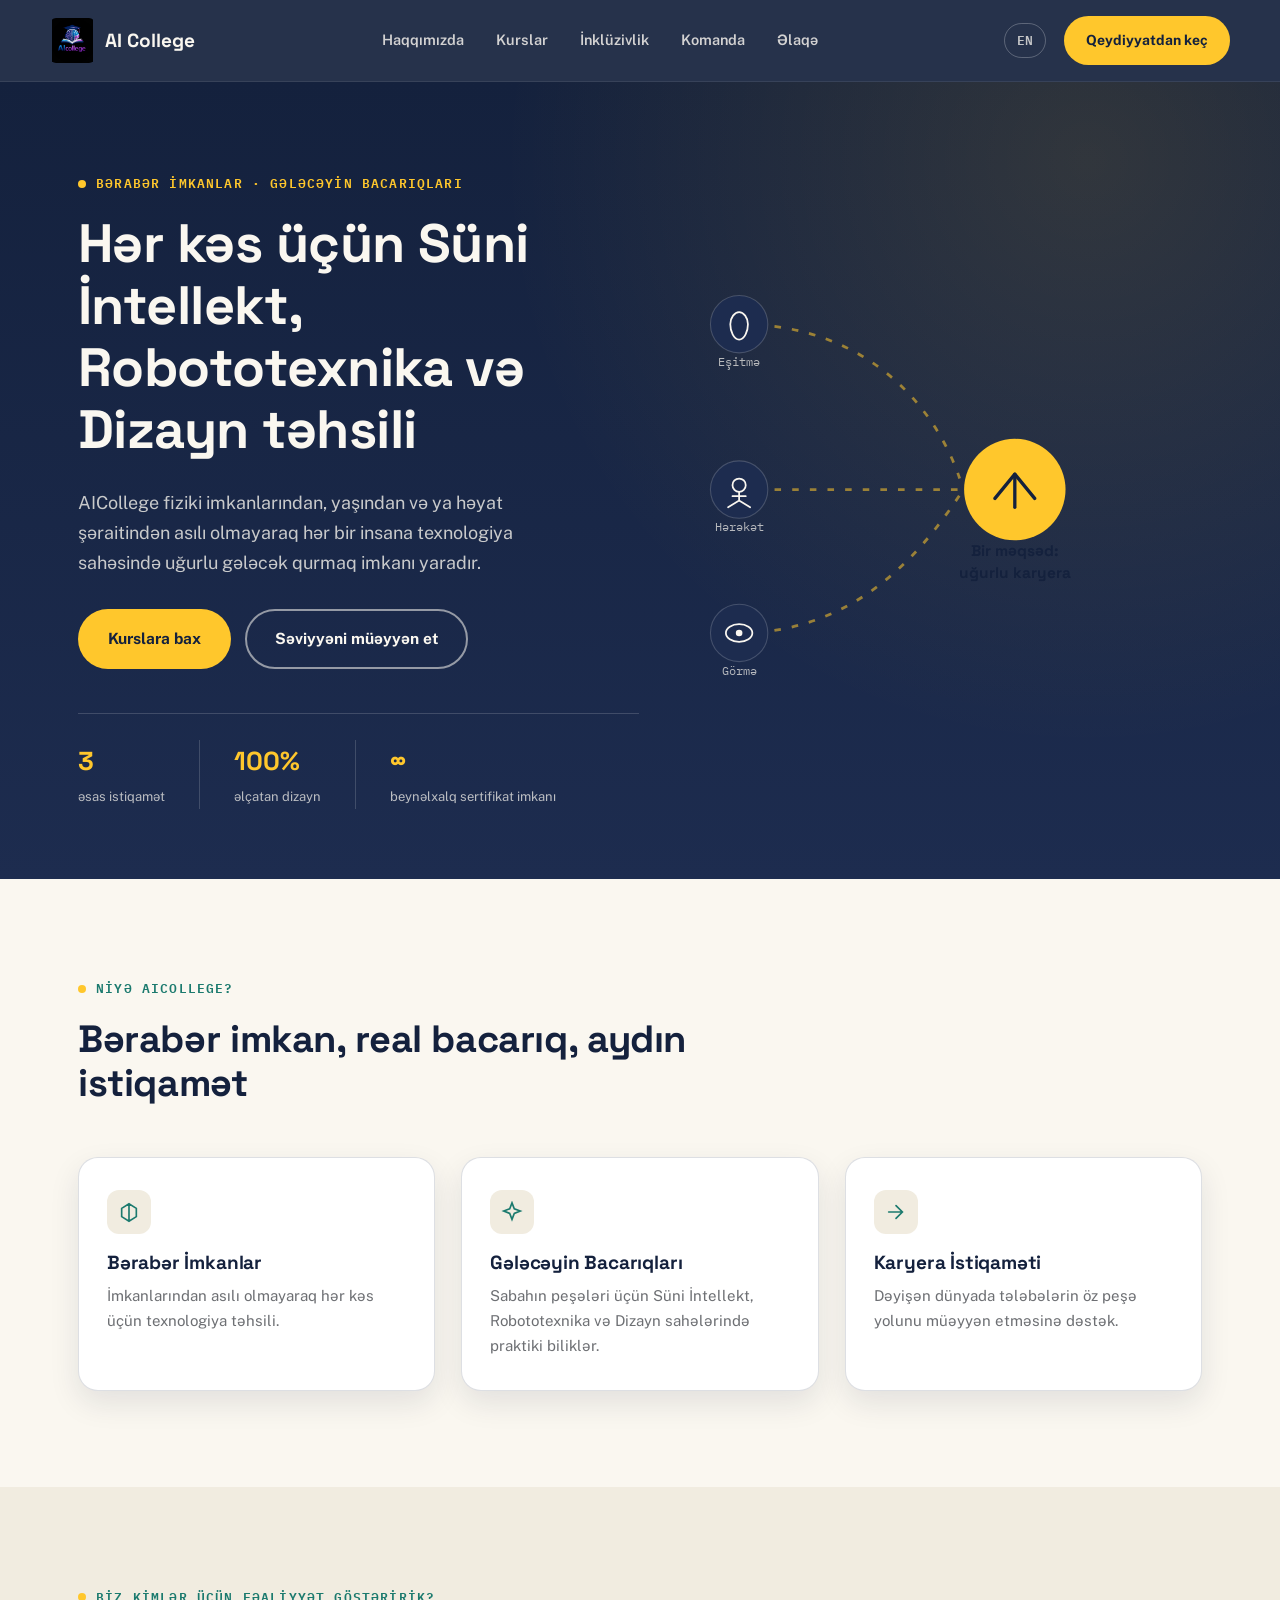
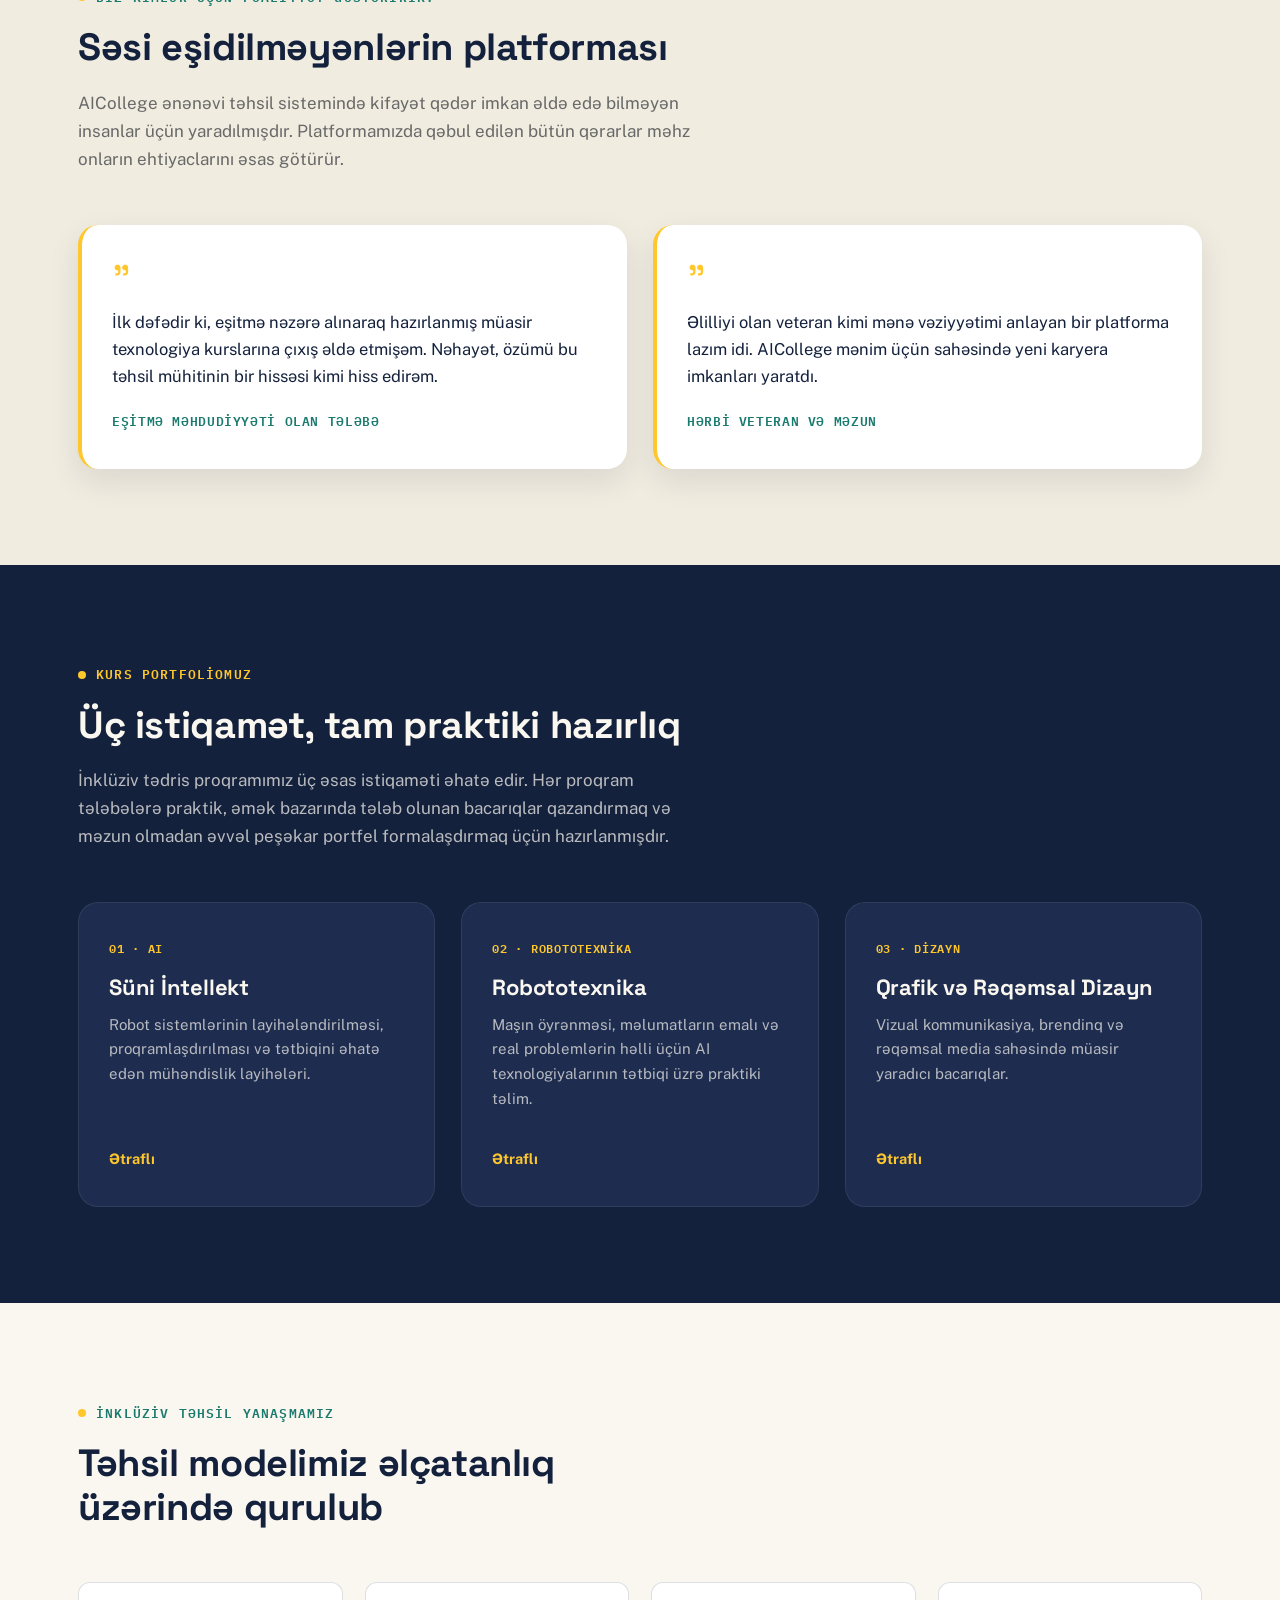
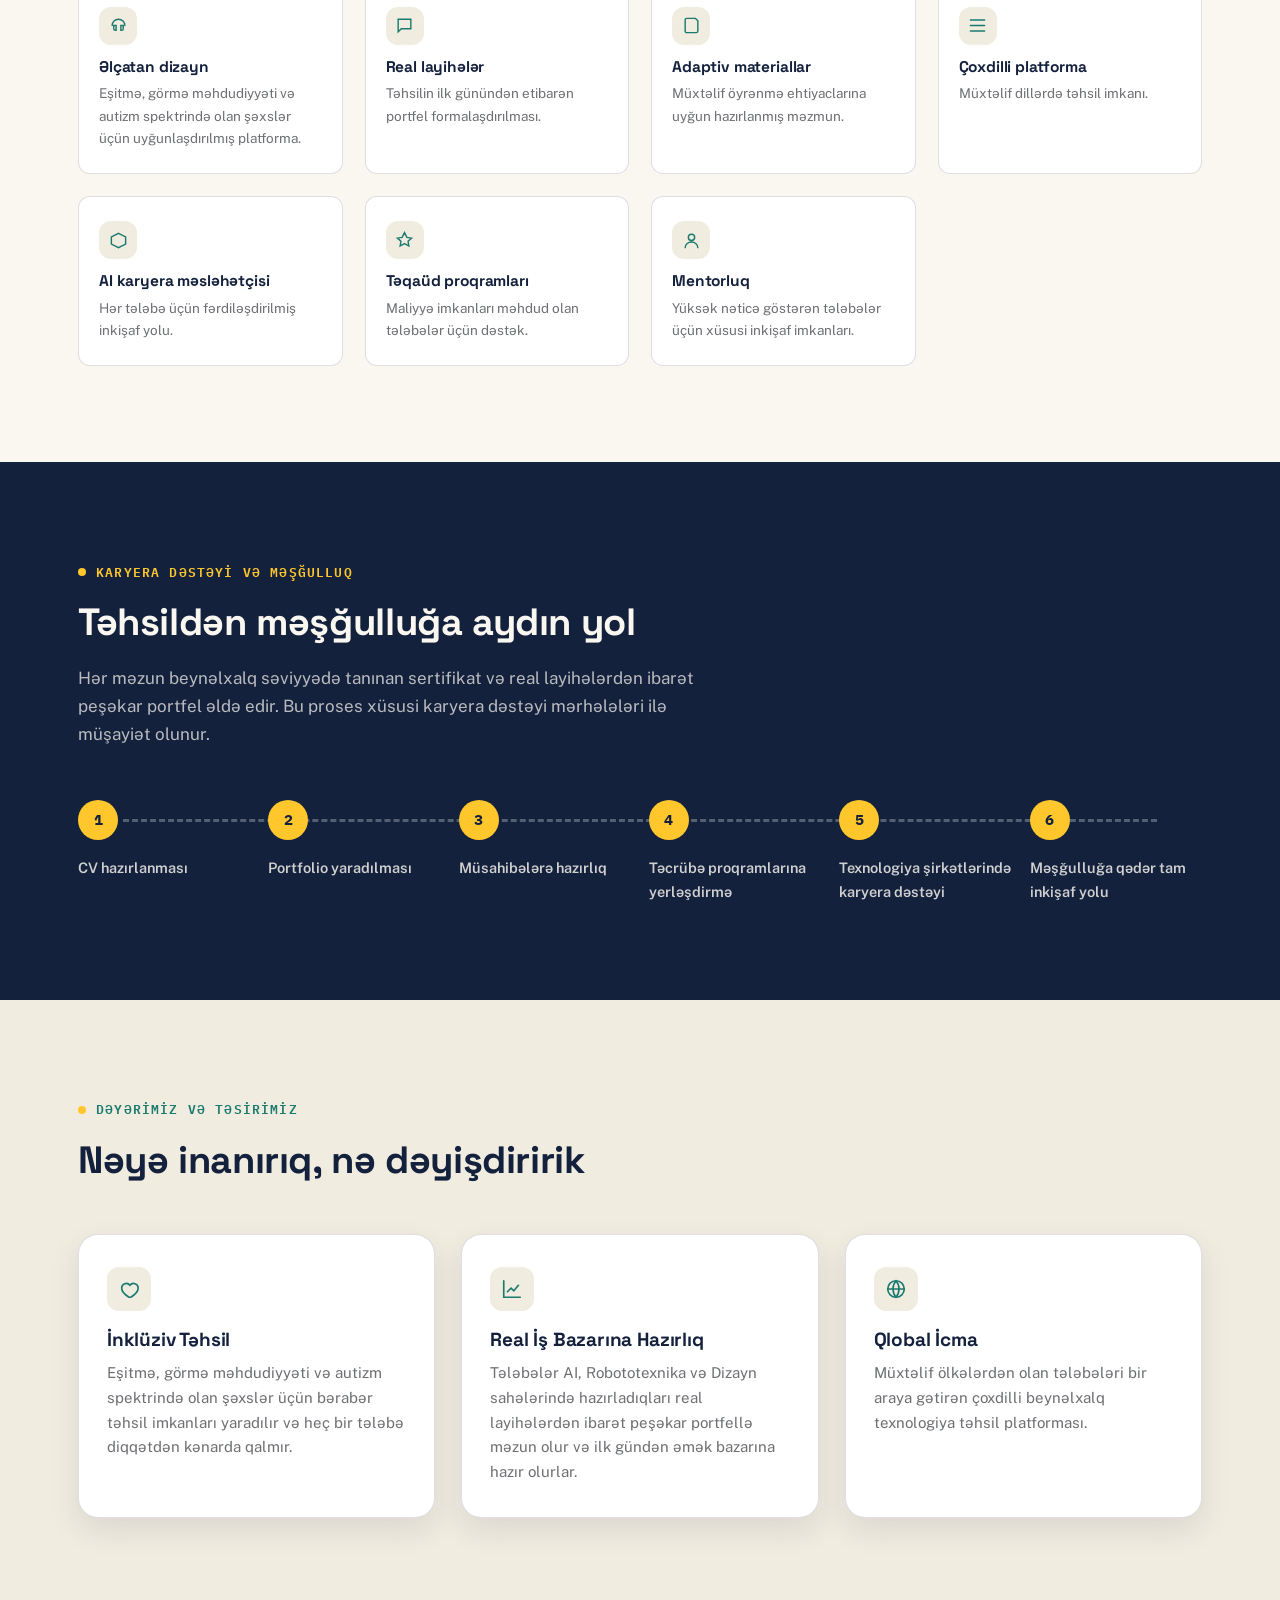
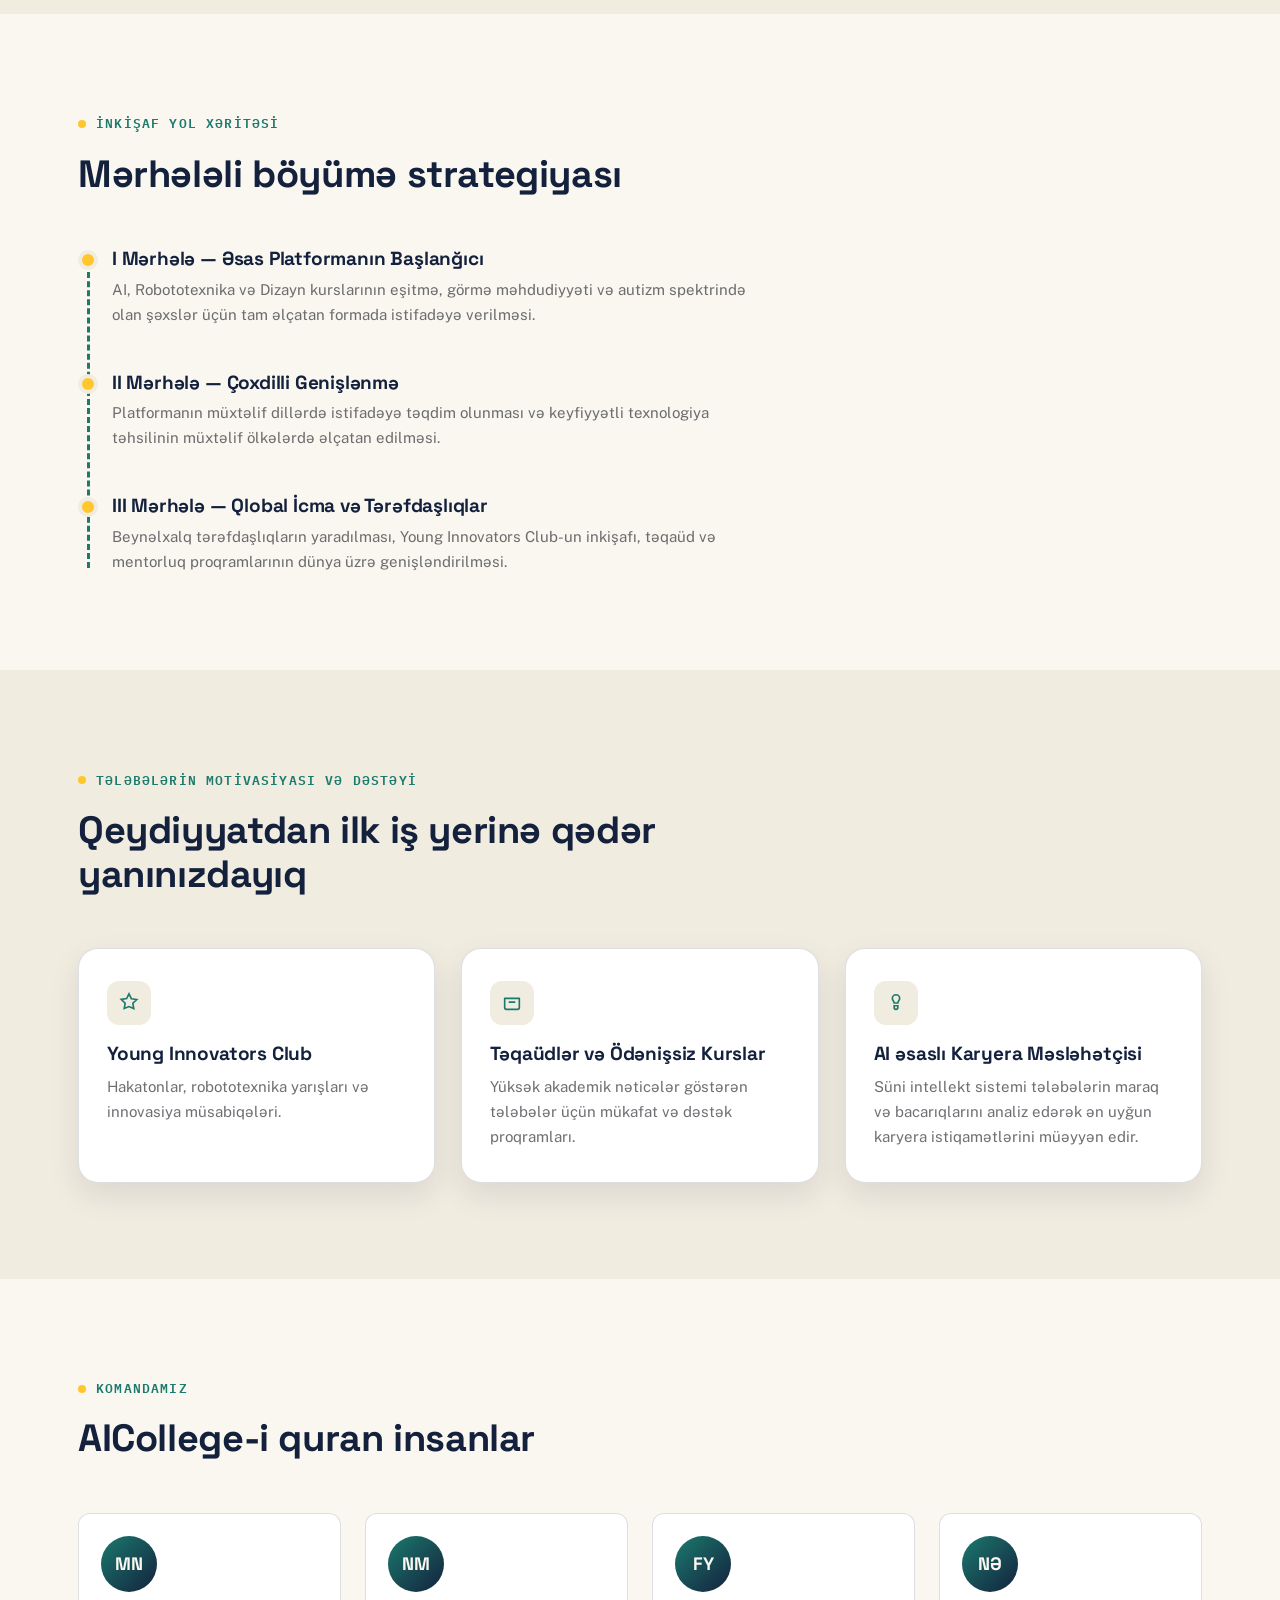
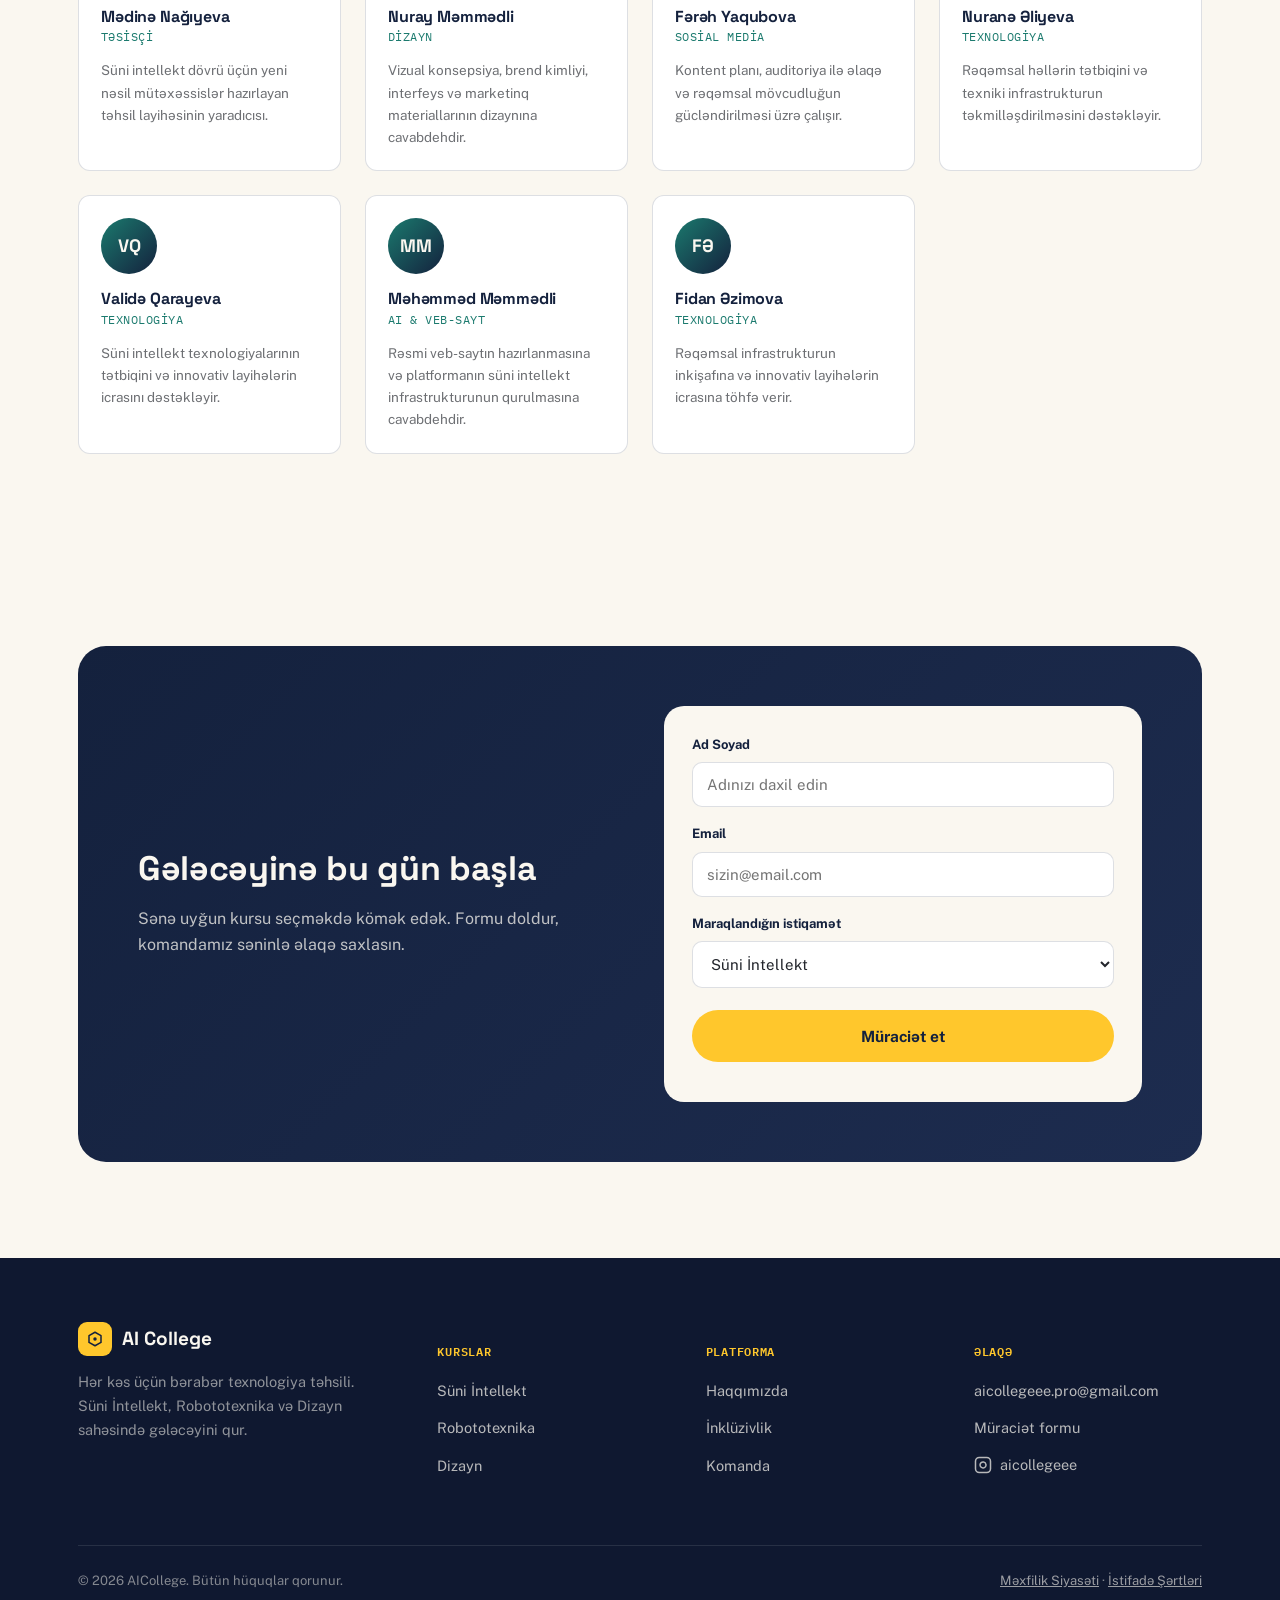
==== commit c92d1d92: "fixing problems and adding logo" ====
--- a/az.html
+++ b/az.html
@@ -4,6 +4,7 @@
   <meta charset="UTF-8">
   <meta name="viewport" content="width=device-width, initial-scale=1.0">
   <title>AICollege — Hər kəs üçün texnologiya təhsili</title>
+  <link rel="icon" type="image/jpeg" href="logo.jpeg">
   <meta name="description" content="AICollege — Süni İntellekt, Robototexnika və Dizayn sahəsində inklüziv, əlçatan onlayn təhsil platforması.">
   <meta name="keywords" content="AICollege, aicollege, süni intellekt, robototexnika, dizayn, texnologiya təhsili, onlayn təhsil">
   <link rel="preconnect" href="https://fonts.googleapis.com">
@@ -18,9 +19,7 @@
 <header>
   <div class="wrap nav">
     <a href="#" class="logo">
-      <span class="logo-mark">
-        <svg viewBox="0 0 24 24" fill="none"><path d="M12 3L20 7.5V16.5L12 21L4 16.5V7.5L12 3Z" stroke="#14213D" stroke-width="2" stroke-linejoin="round"/><circle cx="12" cy="12" r="2.3" fill="#14213D"/></svg>
-      </span>
+      <img src="logo.jpeg" alt="AI College Logo" class="site-logo-img">
       AI College
     </a>
     <nav>
--- a/style.css
+++ b/style.css
@@ -486,4 +486,10 @@
 /* Üzərinə gələndə (Hover) effekt */
 .foot-social a:hover {
   color: #E1306C; /* İnstagram-ın rəsmi çəhrayı-qırmızı rəngi */
+}
+.site-logo-img, .logo img {
+  width: 45px !important;
+  height: 45px !important;
+  object-fit: contain !important;
+  border-radius: 6px;
 }
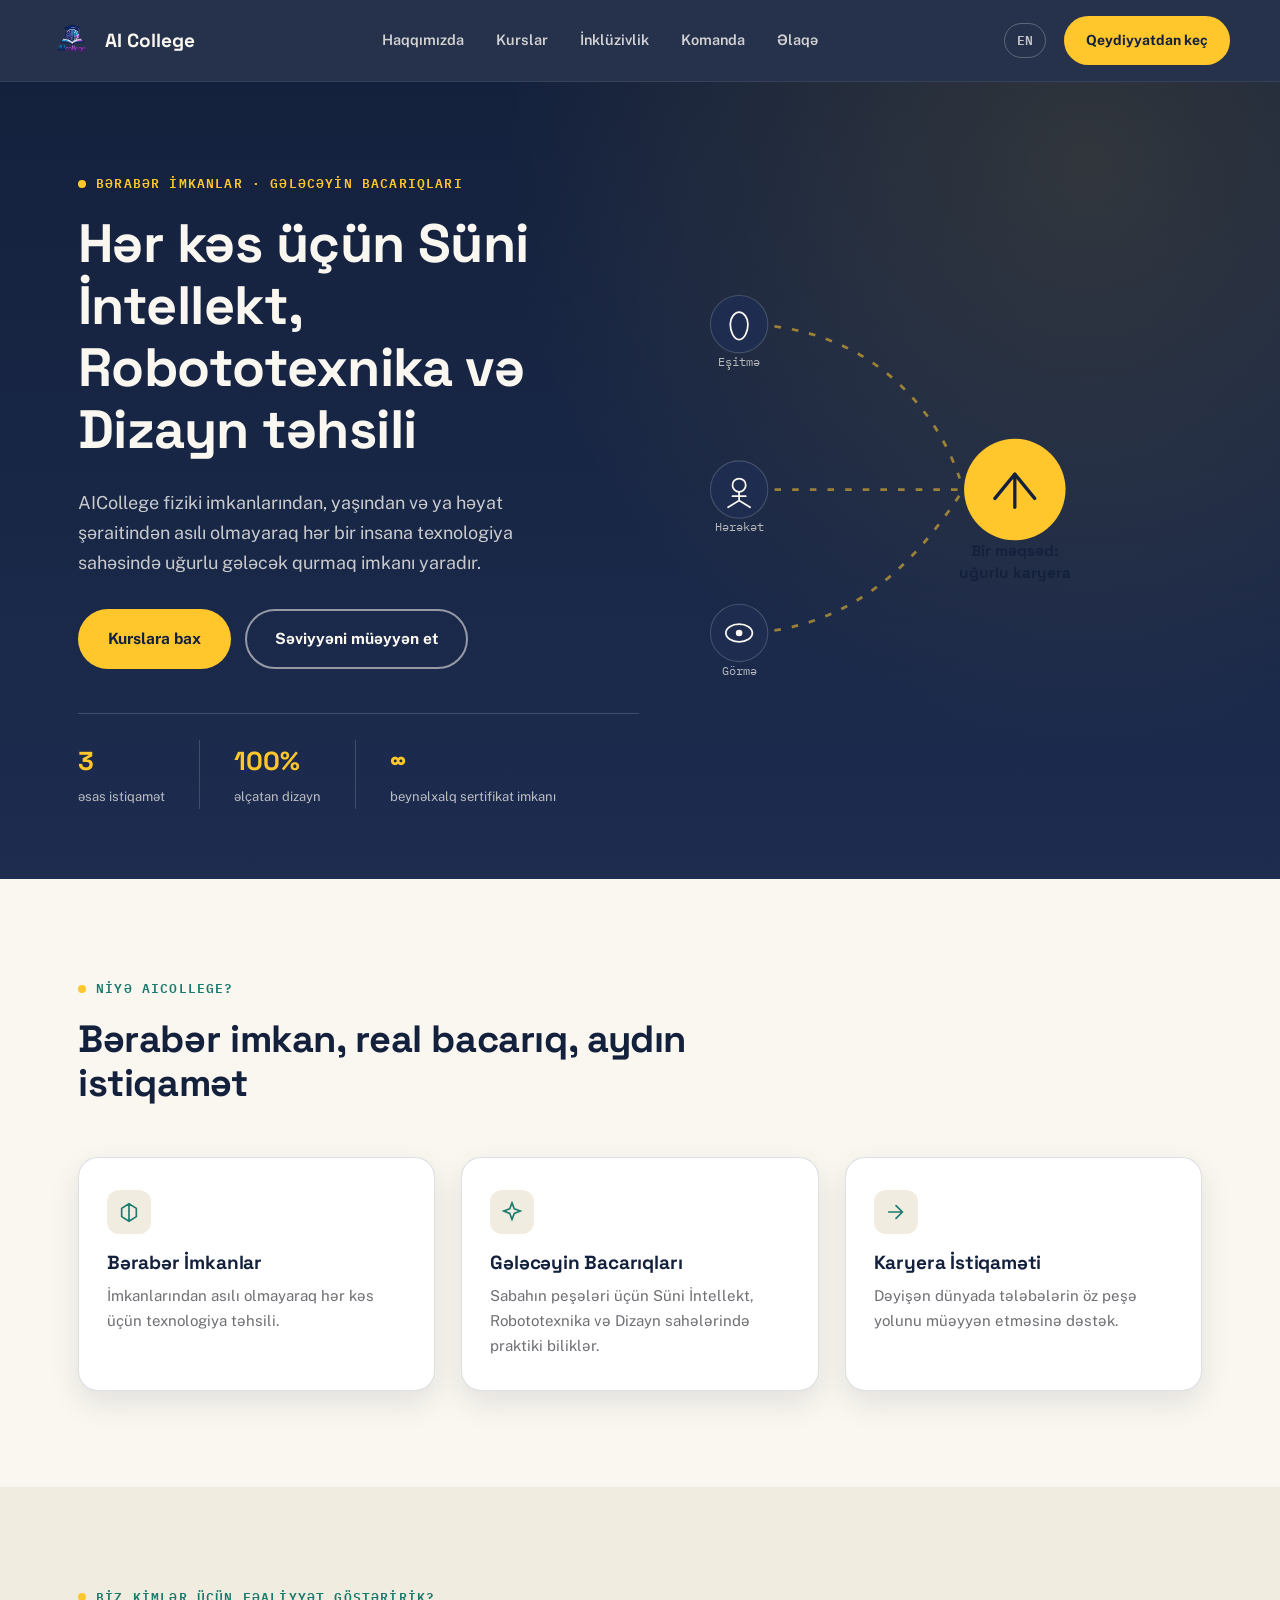
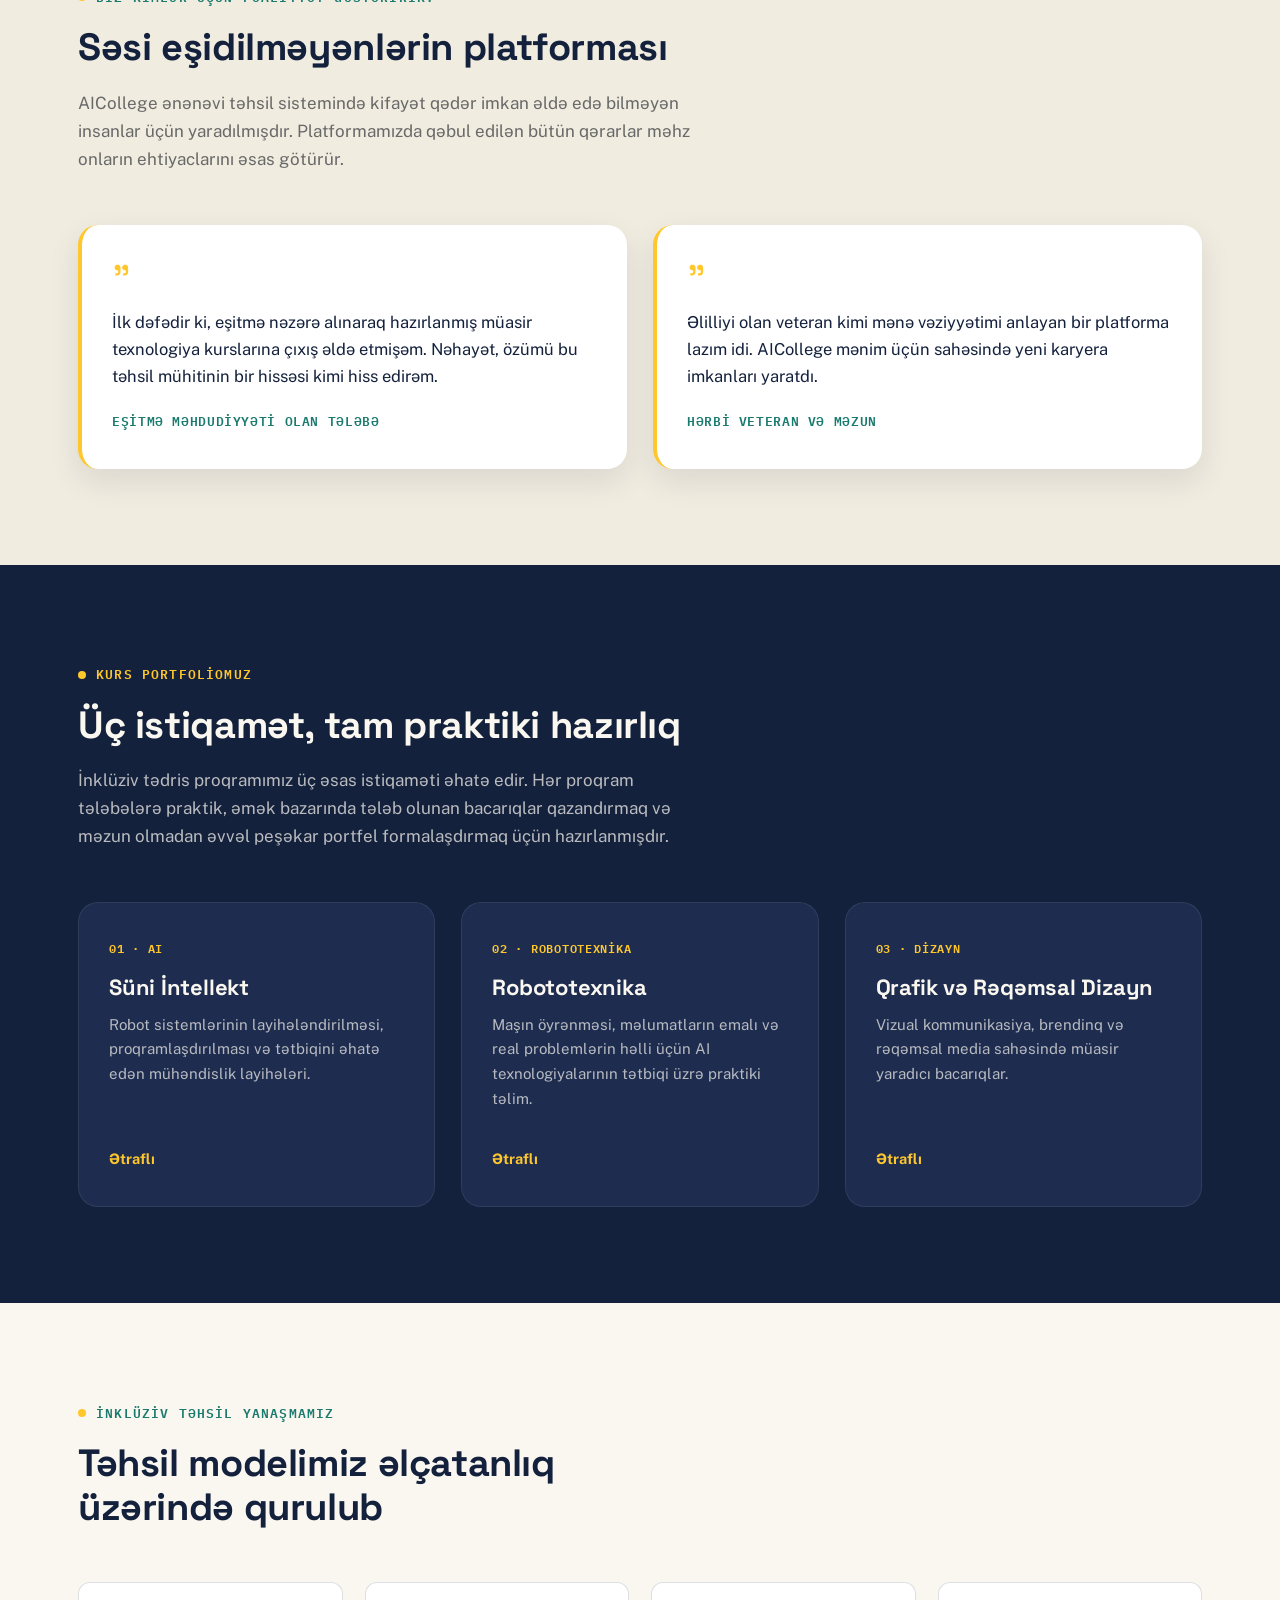
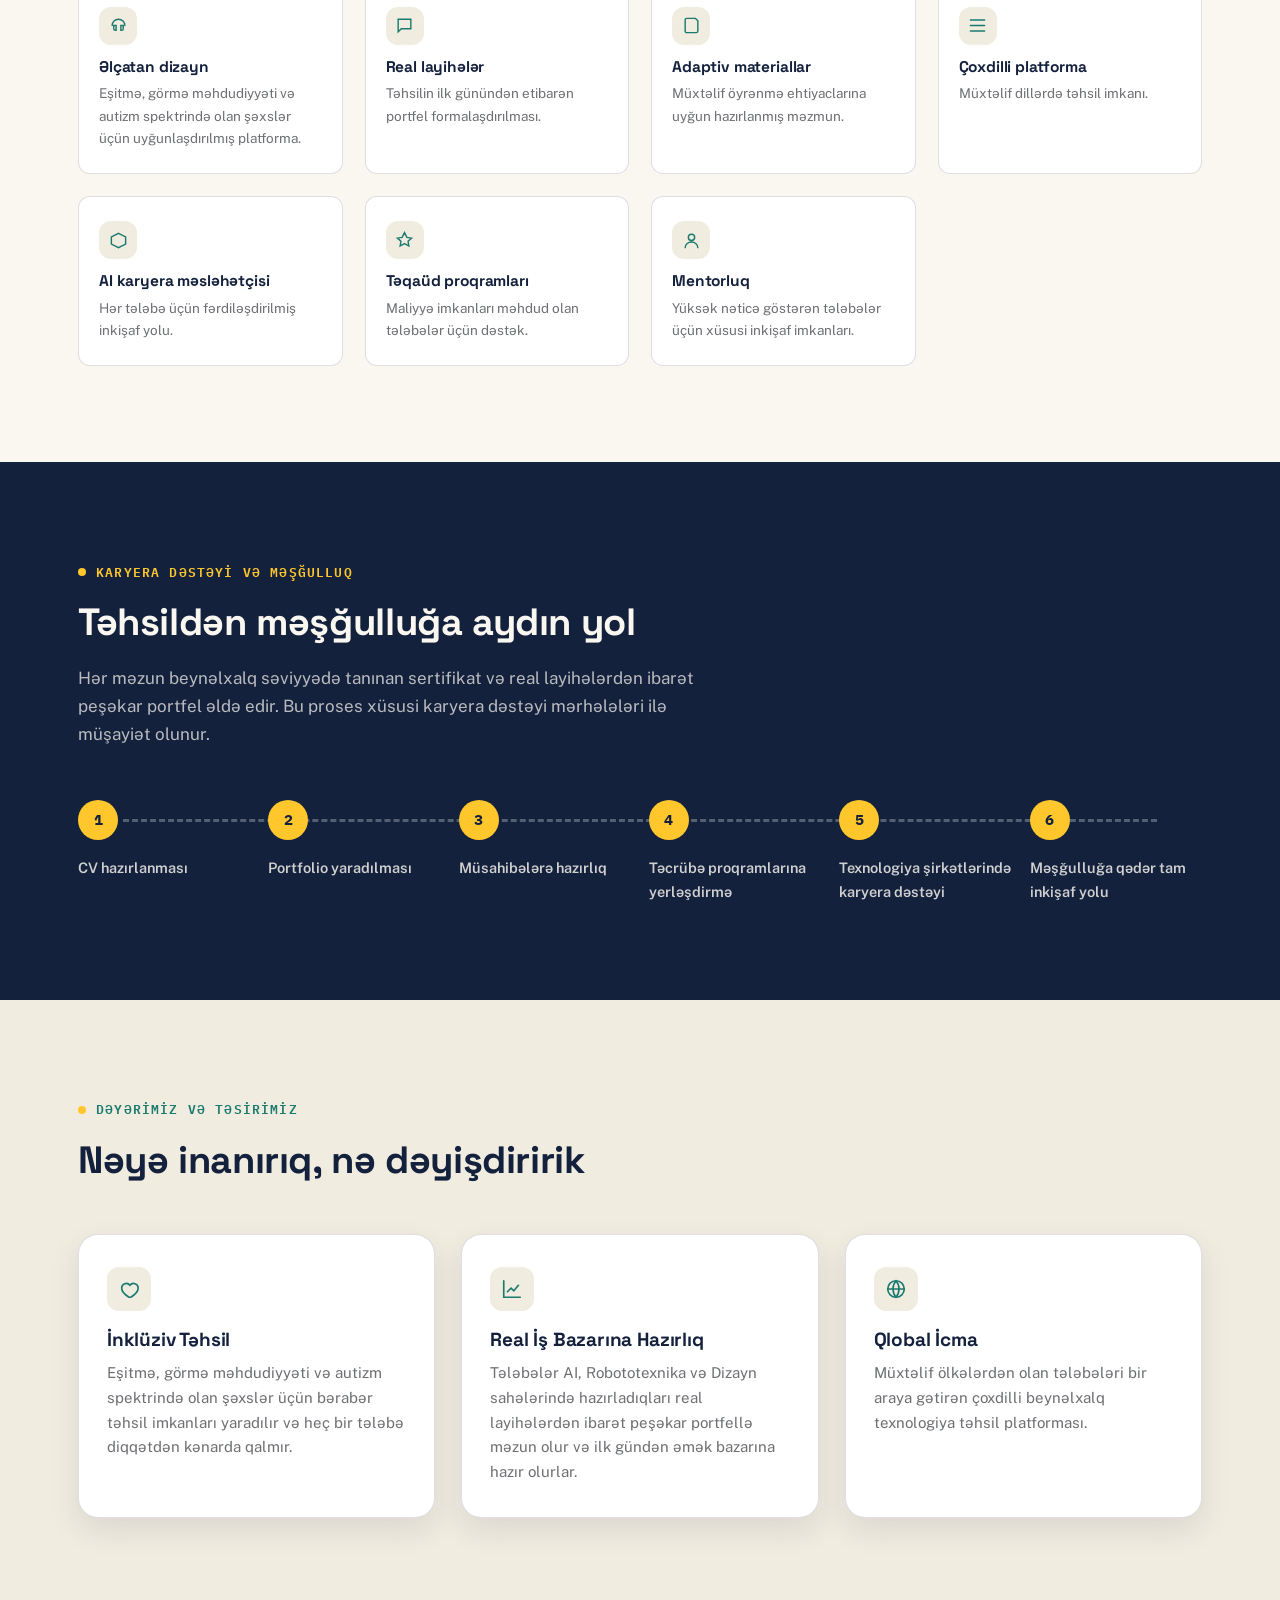
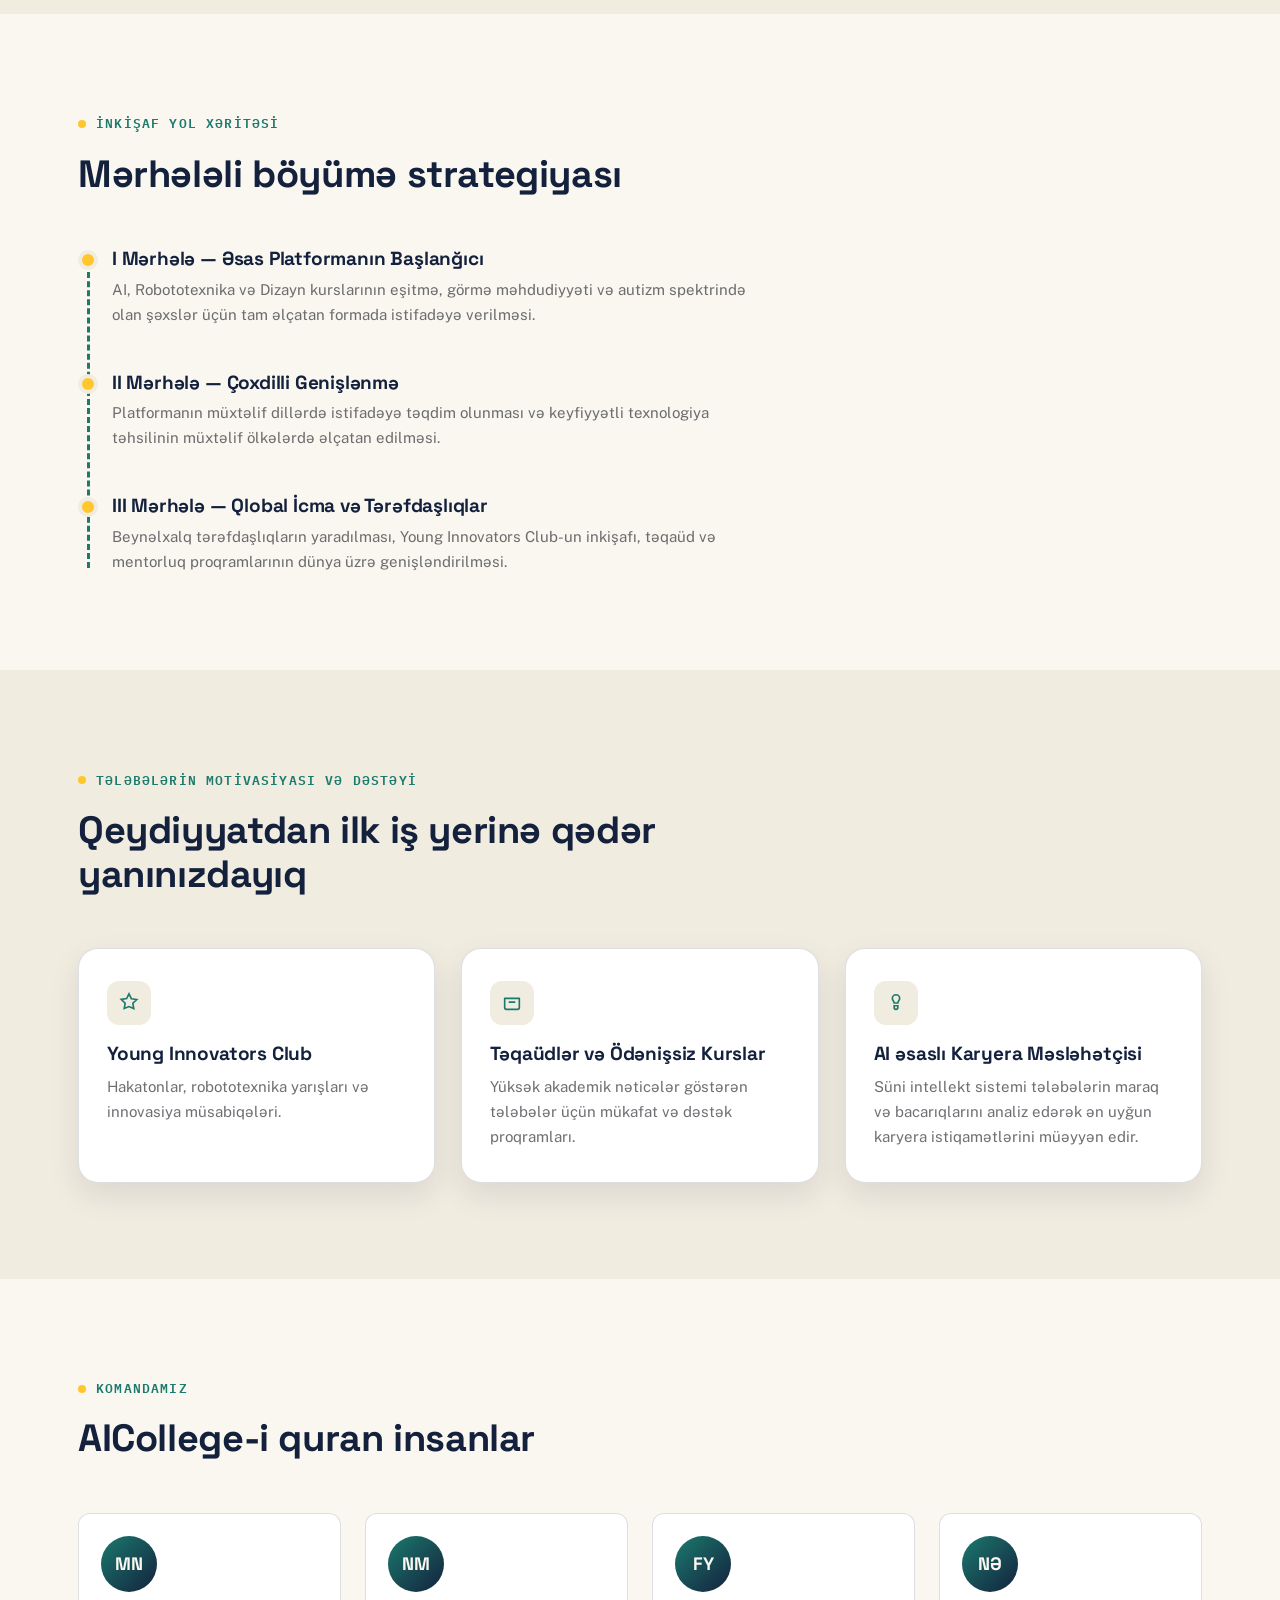
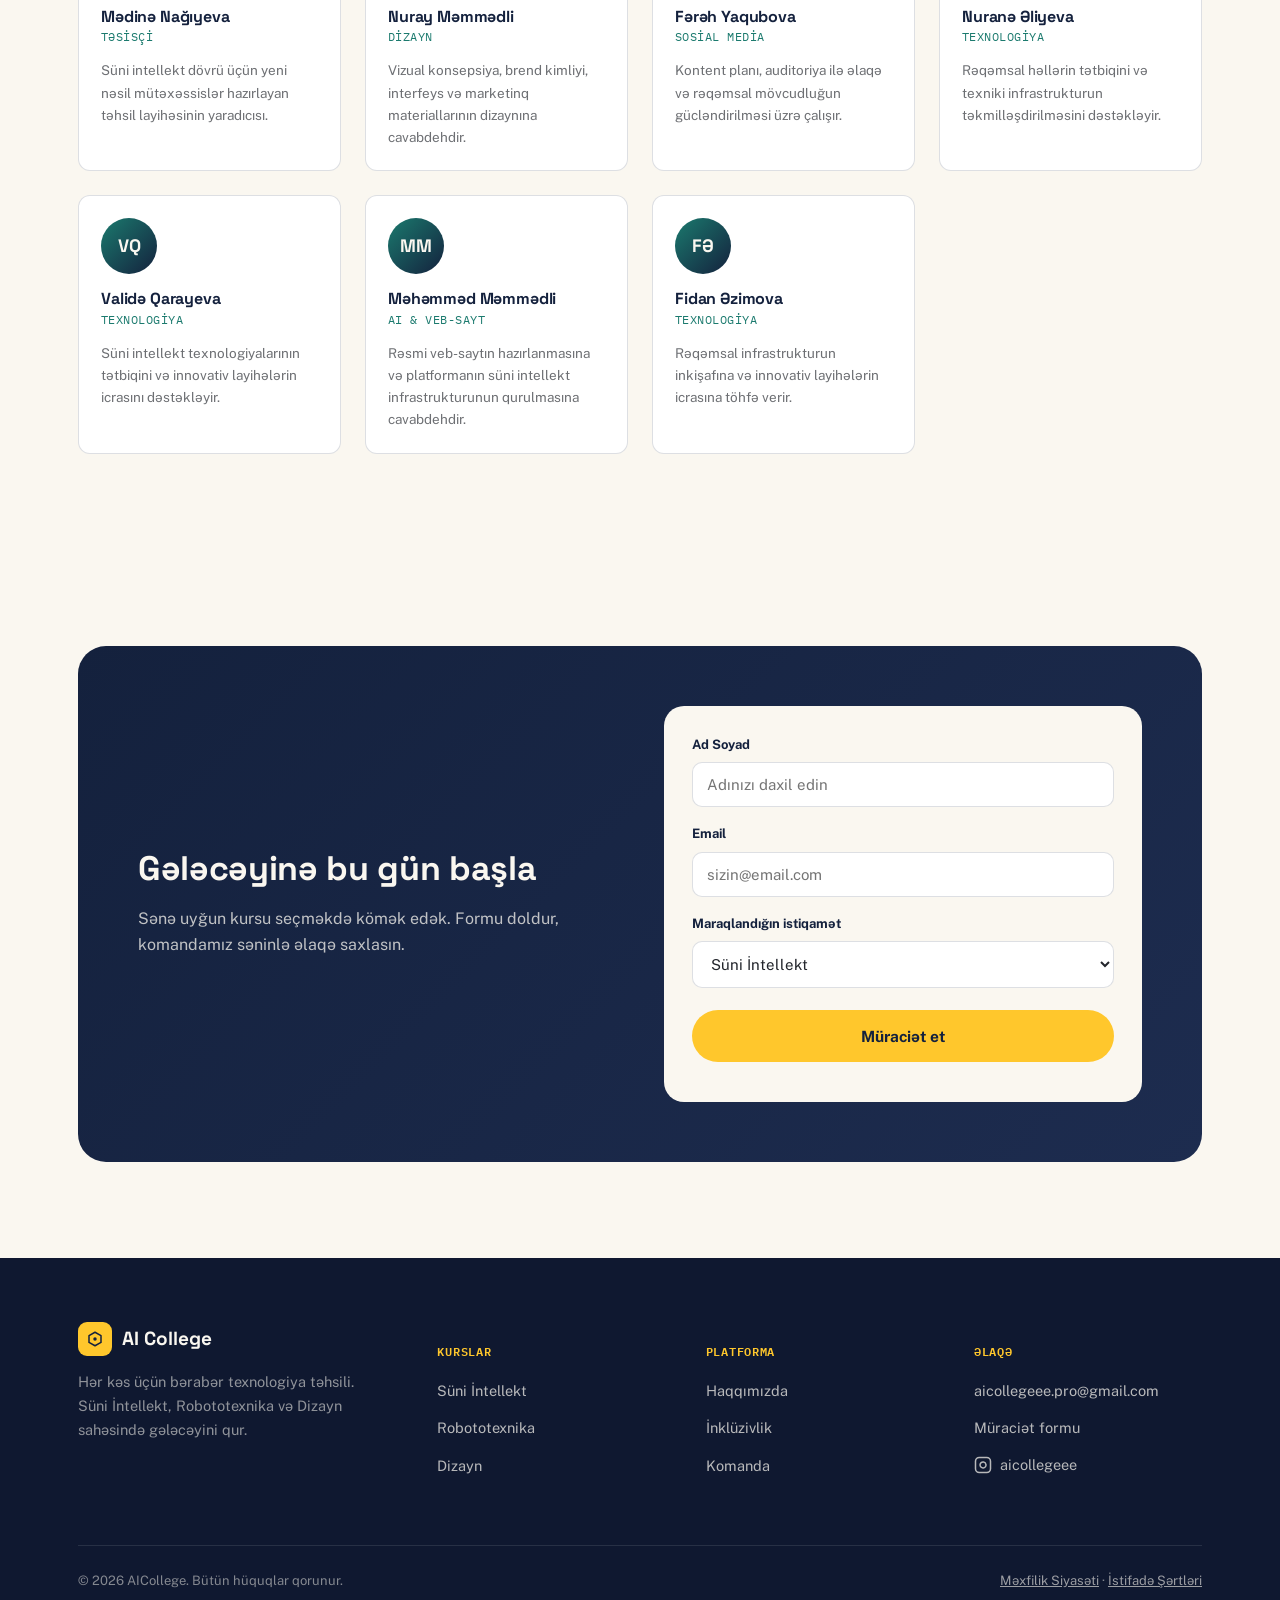
==== commit 9f82d699: "fixing logo" ====
--- a/az.html
+++ b/az.html
@@ -4,7 +4,7 @@
   <meta charset="UTF-8">
   <meta name="viewport" content="width=device-width, initial-scale=1.0">
   <title>AICollege — Hər kəs üçün texnologiya təhsili</title>
-  <link rel="icon" type="image/jpeg" href="logo.jpeg">
+  <link rel="icon" type="image/png" href="logo.png">
   <meta name="description" content="AICollege — Süni İntellekt, Robototexnika və Dizayn sahəsində inklüziv, əlçatan onlayn təhsil platforması.">
   <meta name="keywords" content="AICollege, aicollege, süni intellekt, robototexnika, dizayn, texnologiya təhsili, onlayn təhsil">
   <link rel="preconnect" href="https://fonts.googleapis.com">
@@ -19,7 +19,7 @@
 <header>
   <div class="wrap nav">
     <a href="#" class="logo">
-      <img src="logo.jpeg" alt="AI College Logo" class="site-logo-img">
+      <img src="logo.png" alt="AI College Logo" class="site-logo-img">
       AI College
     </a>
     <nav>
